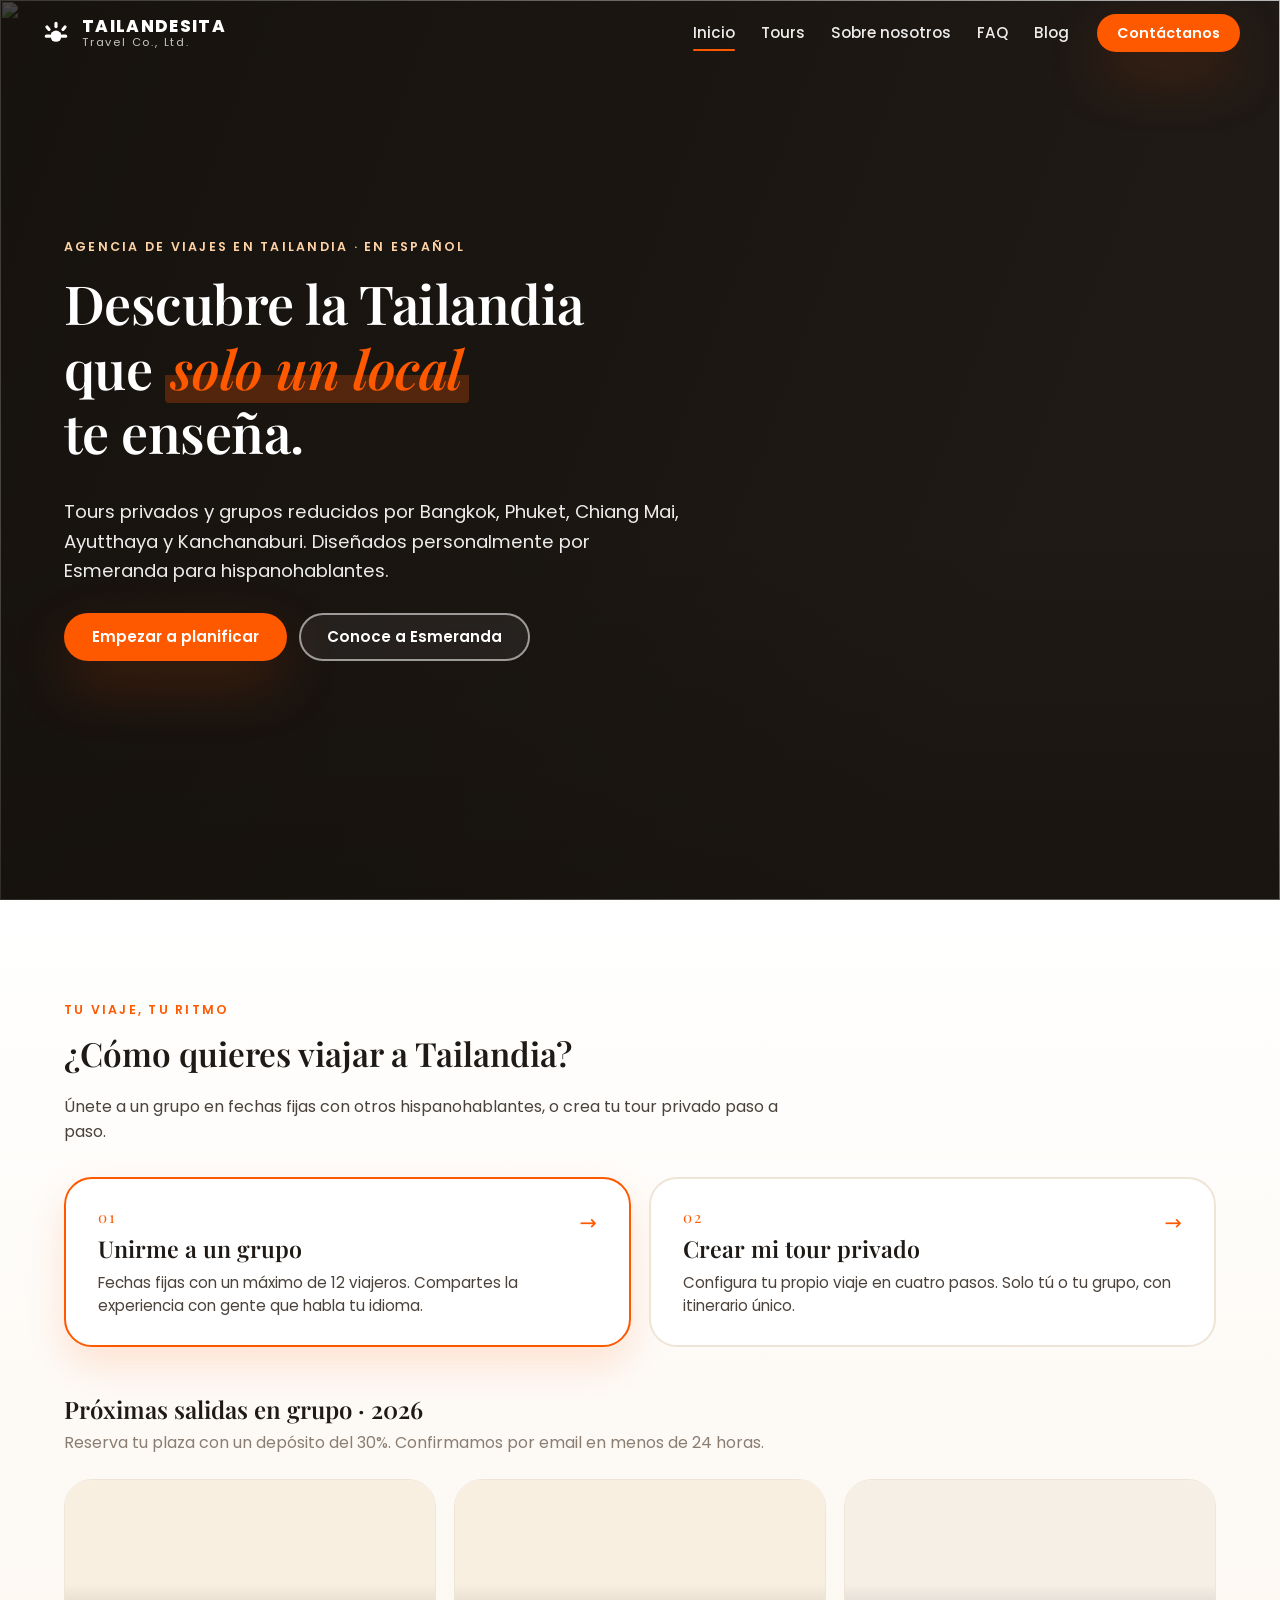
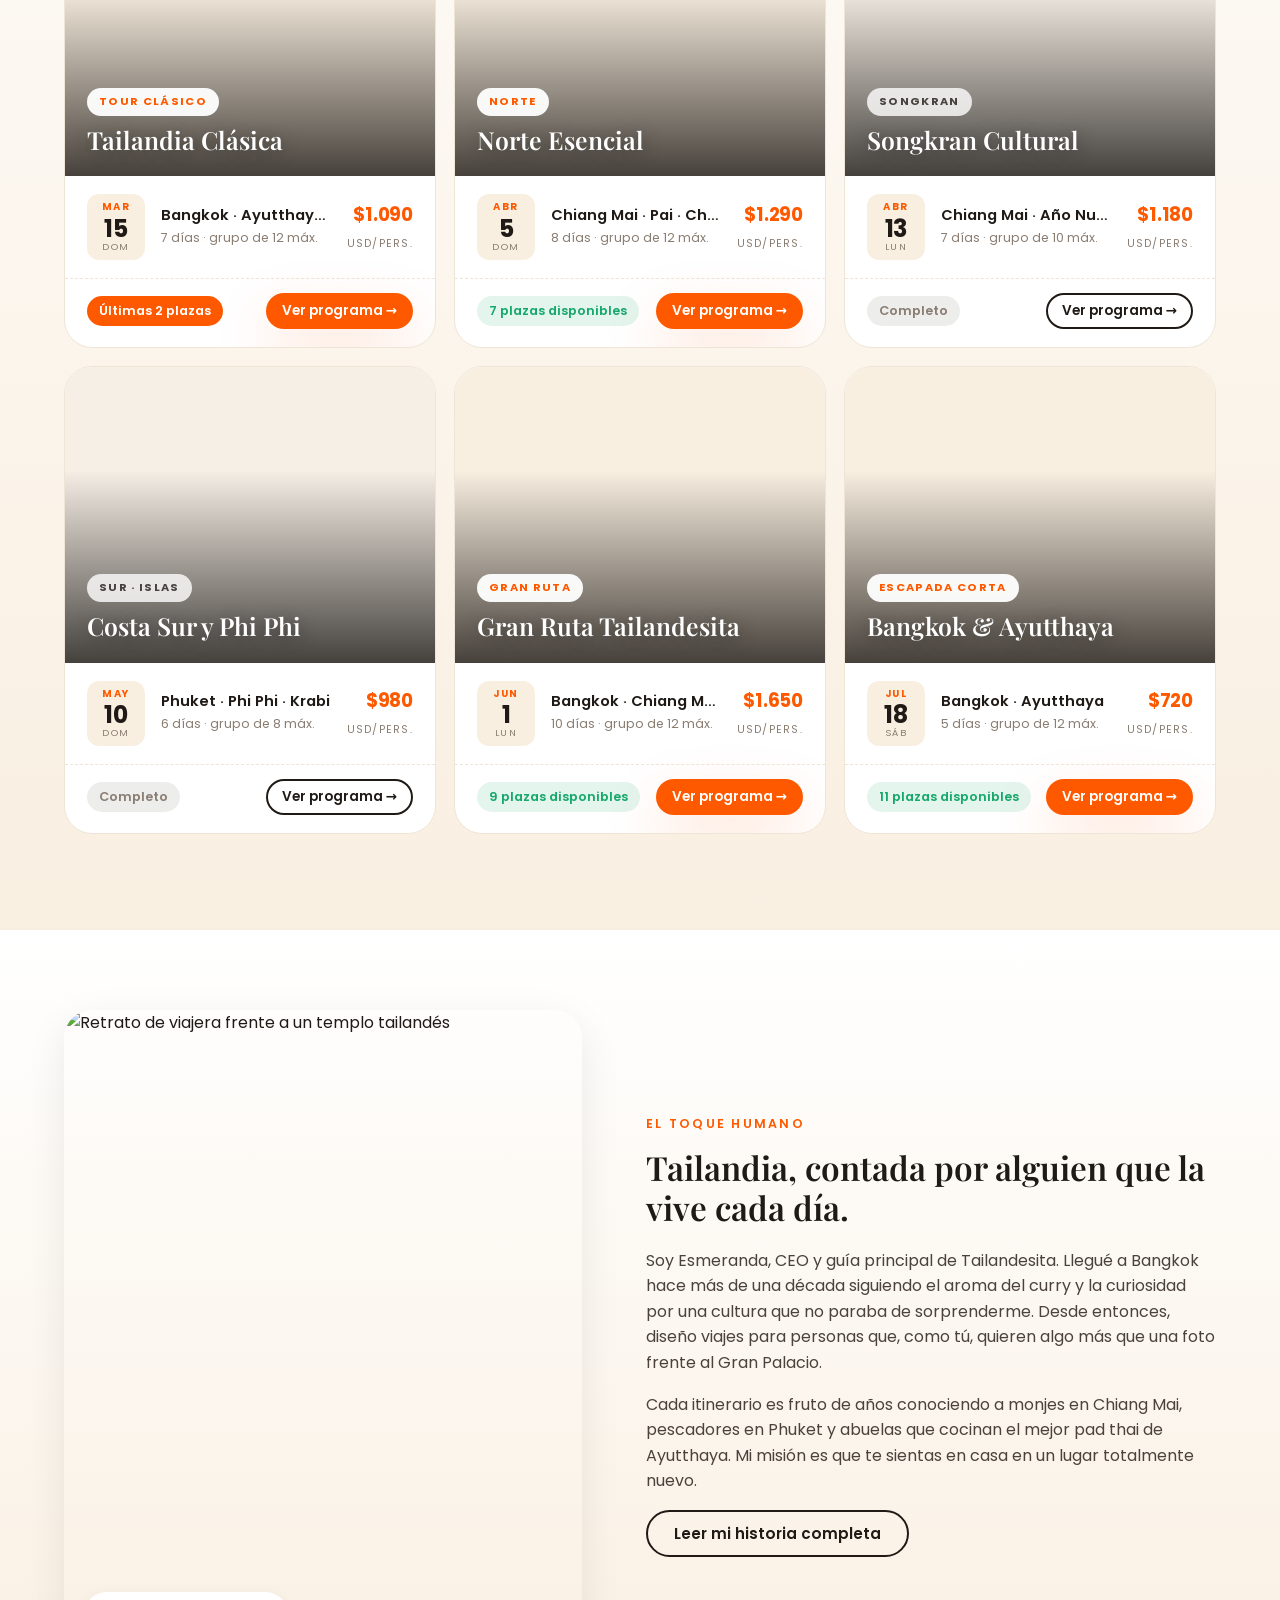
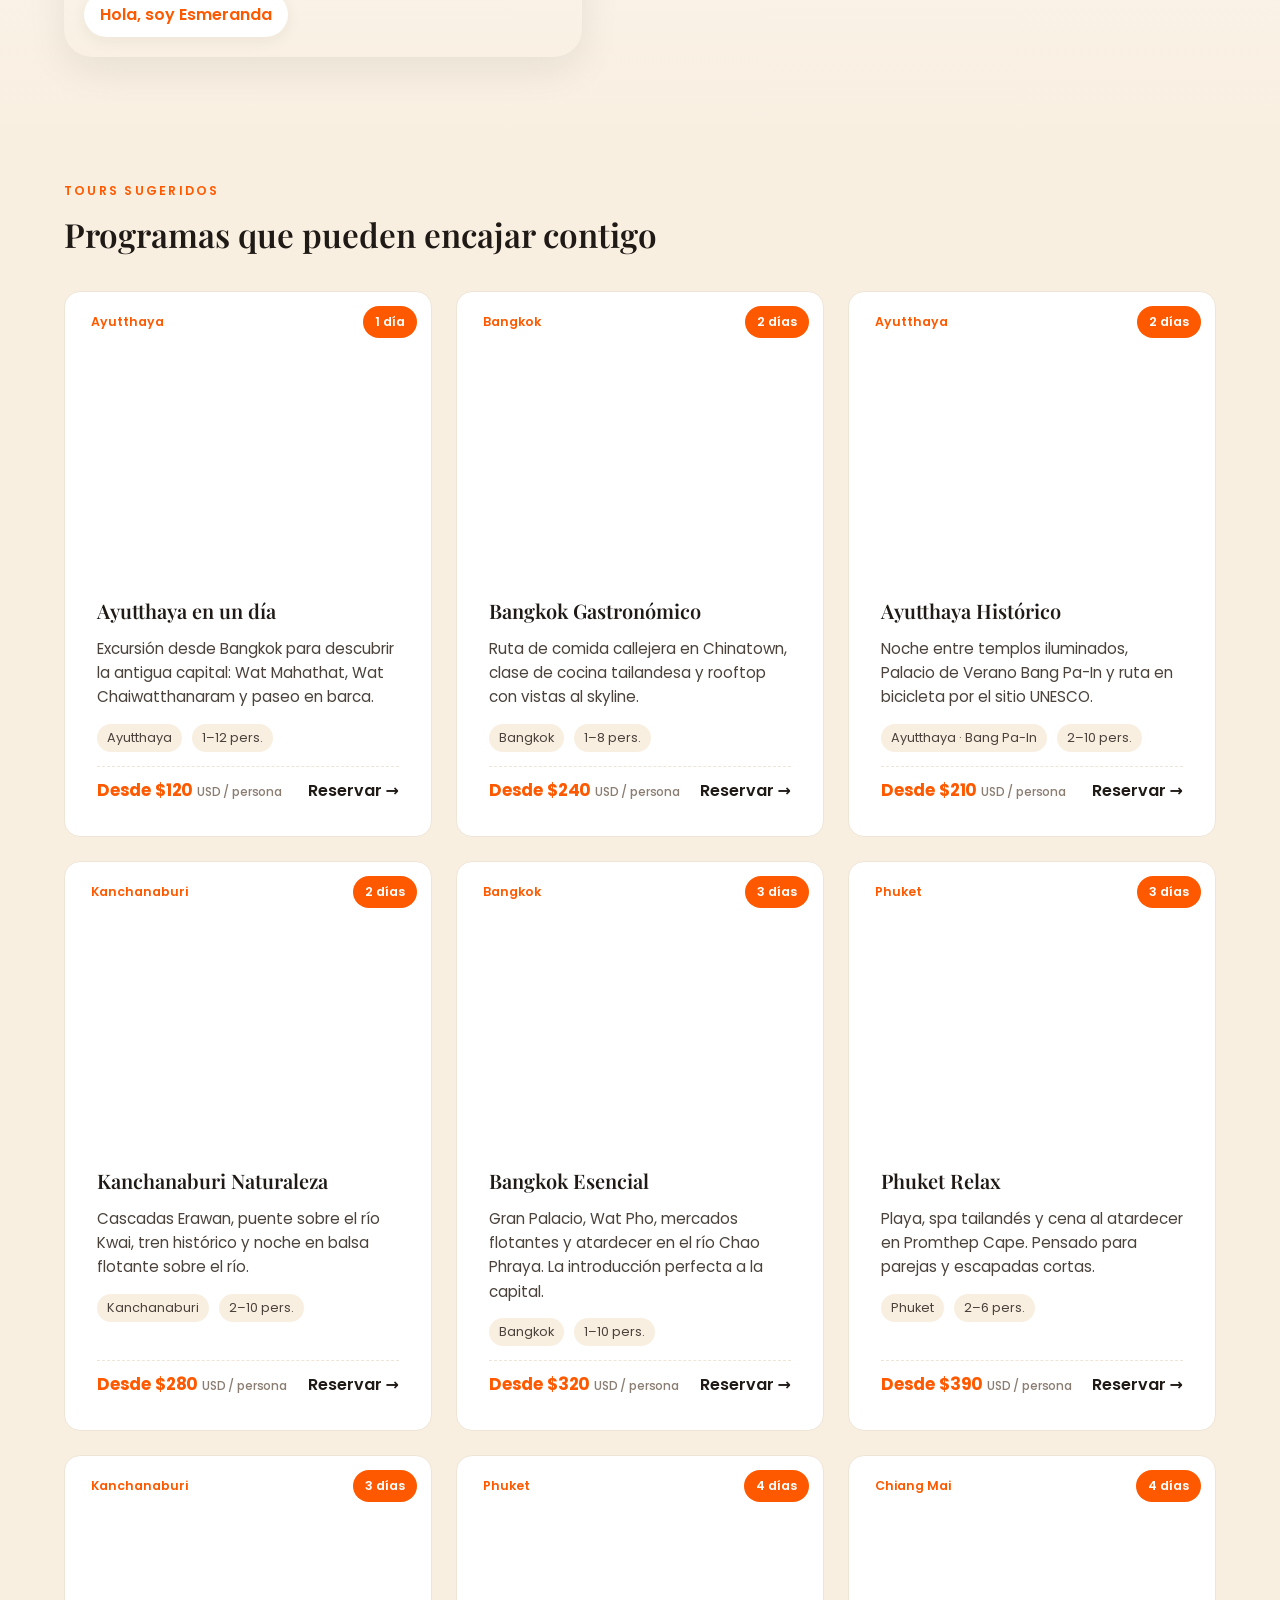
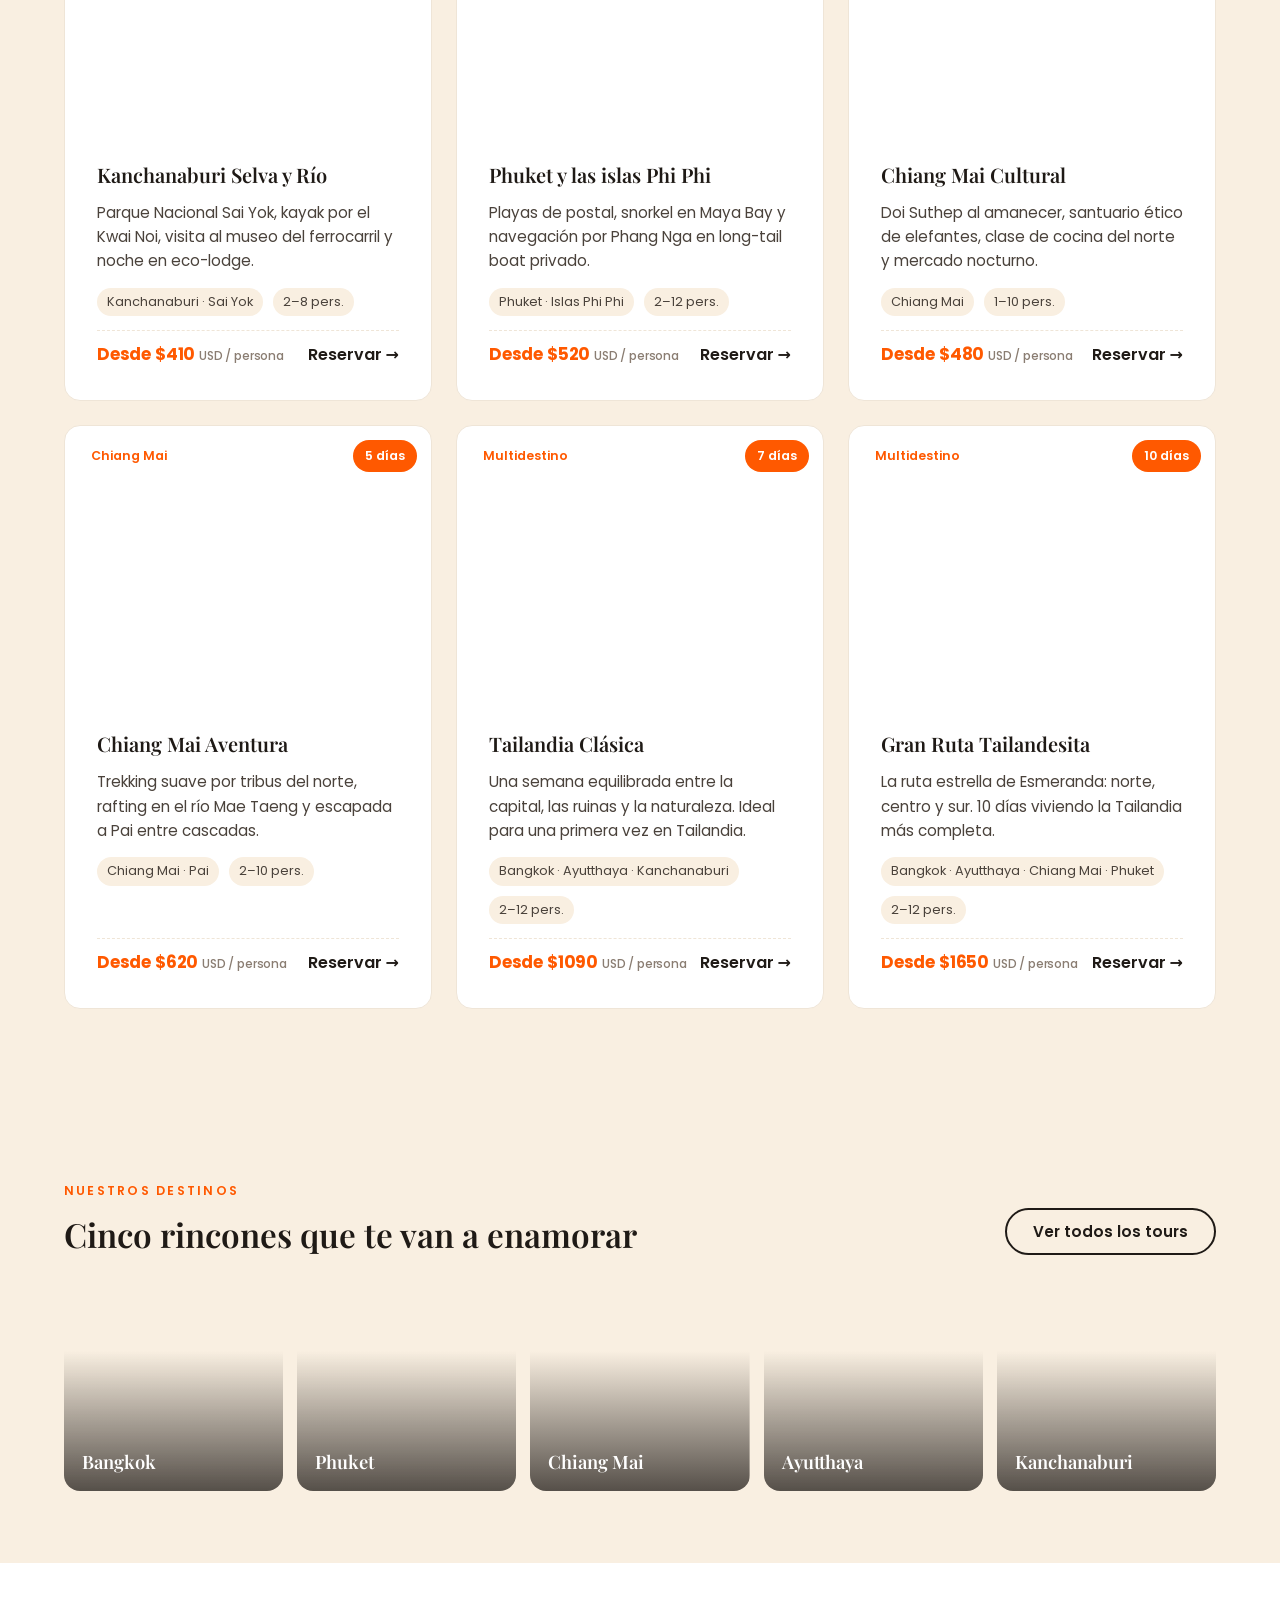
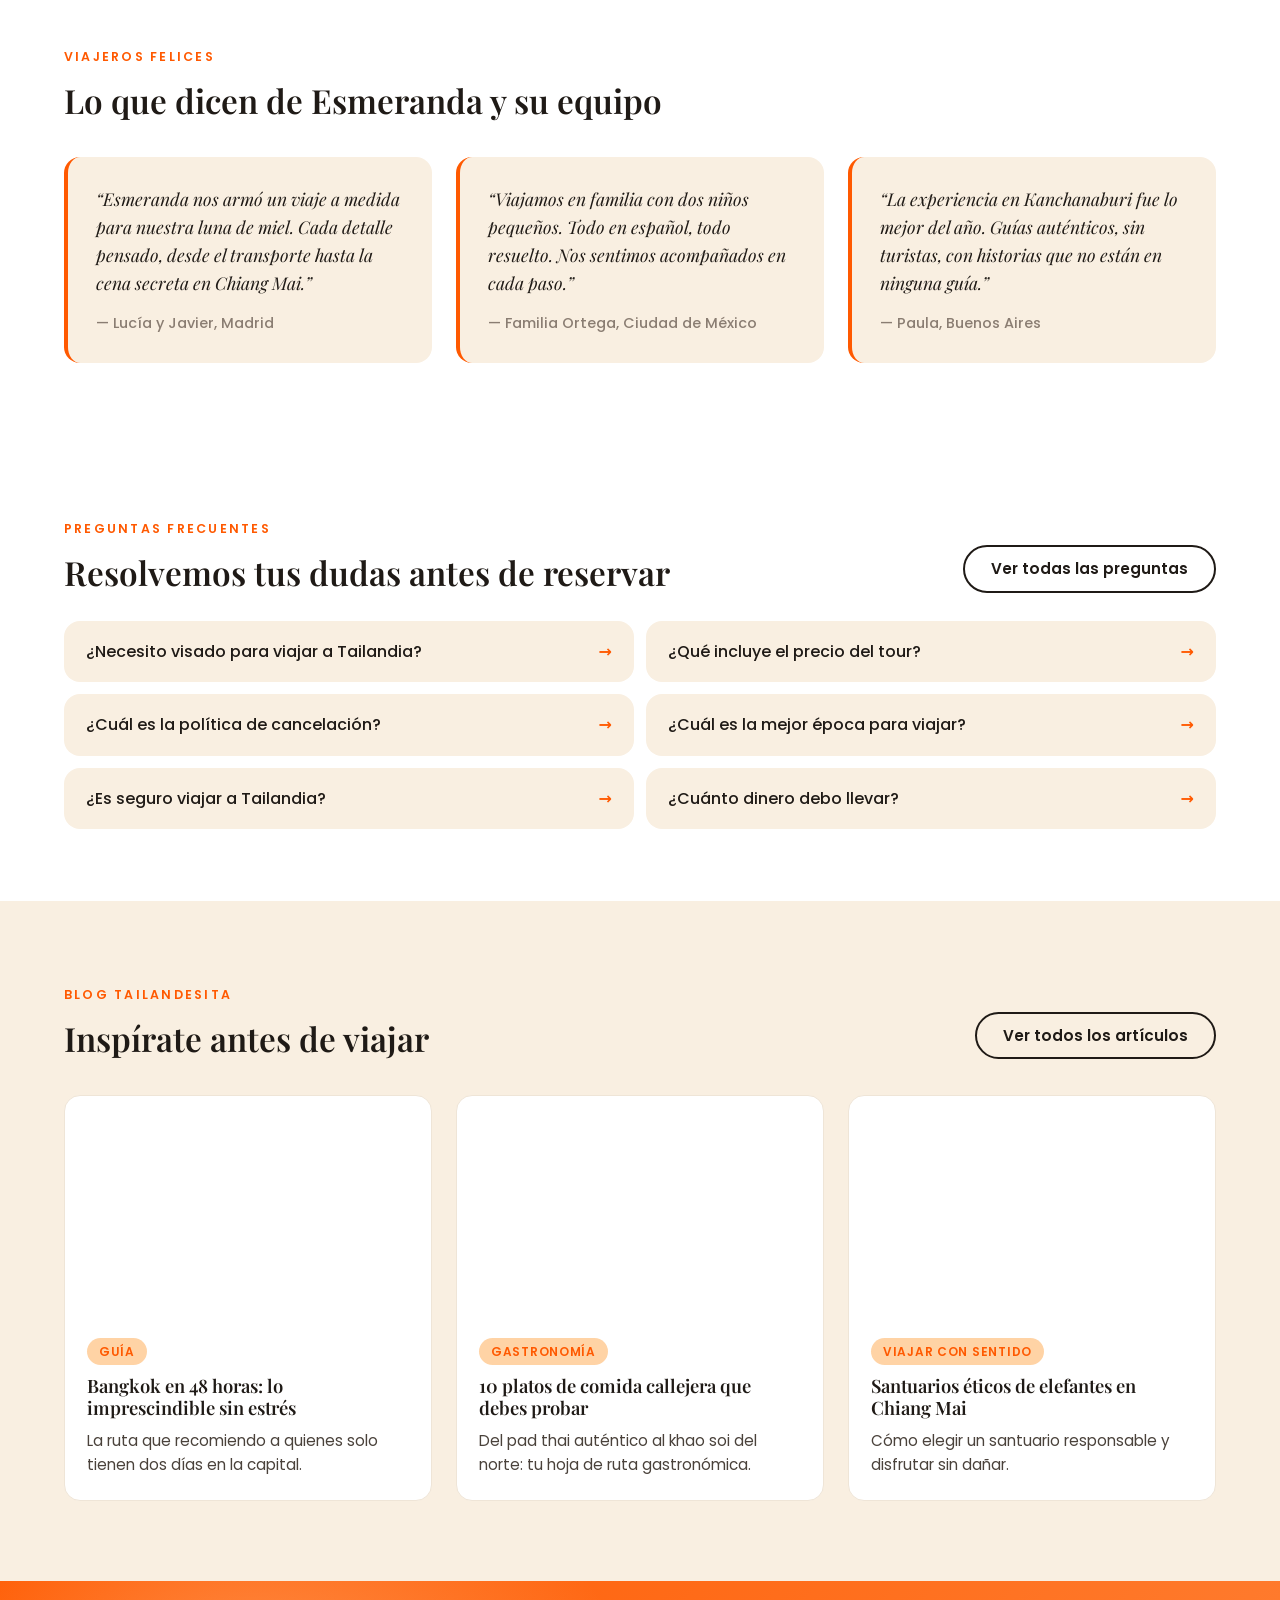
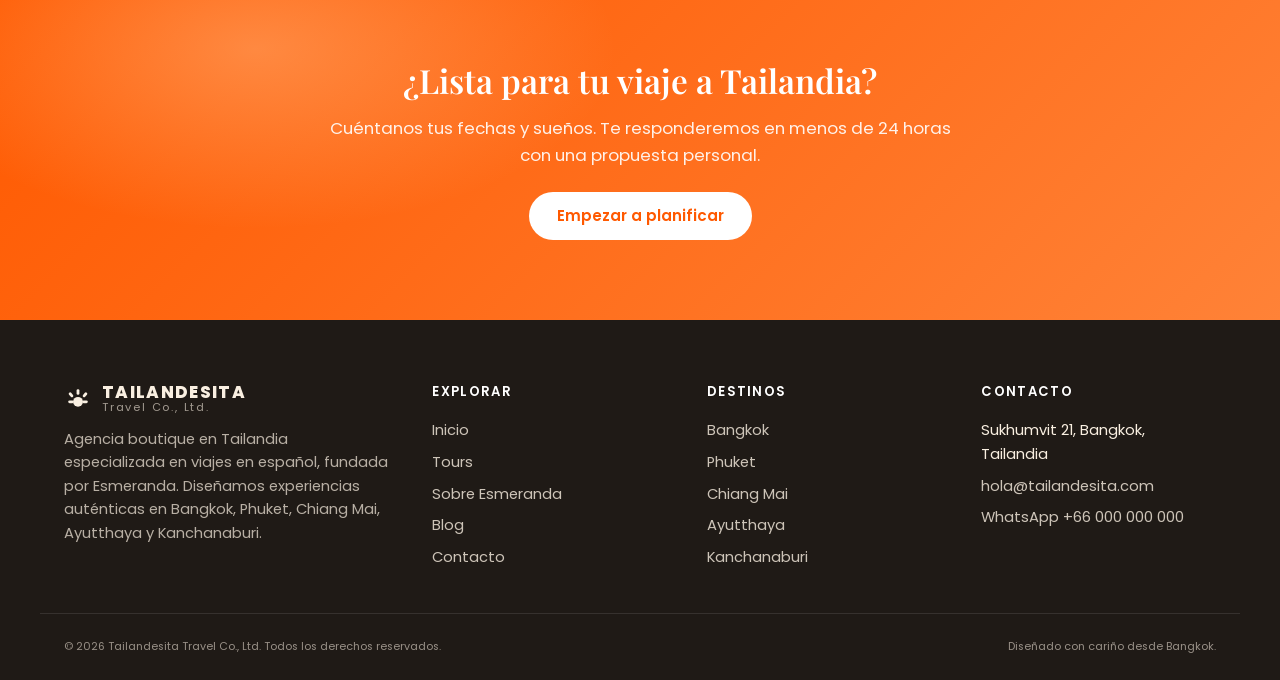
==== index.html @ f293d184 "Rename nav link to "Sobre nosotros" and drop redundant Contacto link Across all pages, the top nav n" ====
<!DOCTYPE html>
<html lang="es">
<head>
  <meta charset="UTF-8" />
  <meta name="viewport" content="width=device-width, initial-scale=1.0" />
  <title>Tailandesita Travel Co., Ltd. — Tours personalizados por Tailandia</title>
  <meta name="description" content="Tailandesita es una agencia de viajes en Tailandia dirigida por Esmeranda. Descubre Bangkok, Phuket, Chiang Mai, Ayutthaya y Kanchanaburi con tours a medida en español." />
  <link rel="icon" type="image/svg+xml" href="assets/img/favicon.svg" />
  <link rel="preconnect" href="https://fonts.googleapis.com" />
  <link rel="preconnect" href="https://fonts.gstatic.com" crossorigin />
  <link href="https://fonts.googleapis.com/css2?family=Poppins:wght@300;400;500;600;700;800&family=Playfair+Display:wght@500;600;700&display=swap" rel="stylesheet" />
  <link rel="stylesheet" href="assets/css/styles.css" />
</head>
<body class="has-fullhero">
  <header class="site-header">
    <div class="container nav-wrap">
      <a href="index.html" class="brand">
        <span class="brand-sun" aria-hidden="true">
          <svg viewBox="0 0 40 40" width="32" height="32"><g fill="#FF5900"><circle cx="20" cy="24" r="7"/><rect x="18" y="6" width="4" height="8" rx="2"/><rect x="6" y="22" width="8" height="4" rx="2"/><rect x="26" y="22" width="8" height="4" rx="2"/><rect x="8" y="10" width="4" height="8" rx="2" transform="rotate(-40 10 14)"/><rect x="28" y="10" width="4" height="8" rx="2" transform="rotate(40 30 14)"/></g></svg>
        </span>
        <span class="brand-text">
          <strong>TAILANDESITA</strong>
          <small>Travel Co., Ltd.</small>
        </span>
      </a>
      <nav class="site-nav" aria-label="Navegación principal">
        <a href="index.html" class="active">Inicio</a>
        <a href="tours.html">Tours</a>
        <a href="about.html">Sobre nosotros</a>
        <a href="faq.html">FAQ</a>
        <a href="blog.html">Blog</a>
      </nav>
      <a href="contact.html" class="btn btn-primary btn-nav">Contáctanos</a>
      <button class="nav-toggle" aria-label="Abrir menú" aria-expanded="false">
        <span></span><span></span><span></span>
      </button>
    </div>
  </header>

  <main>
    <section class="hero hero-fullscreen">
      <div class="hero-media" aria-hidden="true">
        <img src="https://images.unsplash.com/photo-1552465011-b4e21bf6e79a?auto=format&fit=crop&w=2000&q=85" alt="" />
      </div>
      <div class="hero-overlay" aria-hidden="true"></div>
      <div class="container hero-fullscreen-inner">
        <div class="hero-copy hero-copy-light">
          <span class="eyebrow eyebrow-light">Agencia de viajes en Tailandia · En español</span>
          <h1>Descubre la Tailandia<br/>que <em>solo un local</em><br/>te enseña.</h1>
          <p class="lead">Tours privados y grupos reducidos por Bangkok, Phuket, Chiang Mai, Ayutthaya y Kanchanaburi. Diseñados personalmente por Esmeranda para hispanohablantes.</p>
          <div class="hero-ctas">
            <a href="#buscar" class="btn btn-primary">Empezar a planificar</a>
            <a href="about.html" class="btn btn-outline-light">Conoce a Esmeranda</a>
          </div>
        </div>
      </div>

    </section>

    <section class="journey-section" id="journey">
      <div class="container">
        <header class="section-head">
          <span class="eyebrow">Tu viaje, tu ritmo</span>
          <h2>¿Cómo quieres viajar a Tailandia?</h2>
          <p class="section-sub">Únete a un grupo en fechas fijas con otros hispanohablantes, o crea tu tour privado paso a paso.</p>
        </header>

        <div class="journey-tabs" role="tablist">
          <button type="button" class="journey-tab active" role="tab" aria-selected="true" data-path="group">
            <span class="journey-tab-num">01</span>
            <h3>Unirme a un grupo</h3>
            <p>Fechas fijas con un máximo de 12 viajeros. Compartes la experiencia con gente que habla tu idioma.</p>
            <span class="journey-tab-arrow" aria-hidden="true">→</span>
          </button>
          <button type="button" class="journey-tab" role="tab" aria-selected="false" data-path="custom">
            <span class="journey-tab-num">02</span>
            <h3>Crear mi tour privado</h3>
            <p>Configura tu propio viaje en cuatro pasos. Solo tú o tu grupo, con itinerario único.</p>
            <span class="journey-tab-arrow" aria-hidden="true">→</span>
          </button>
        </div>

        <!-- ============== PATH 1 · Group calendar ============== -->
        <div class="journey-path is-active" data-path="group" role="tabpanel">
          <div class="path-head">
            <h3>Próximas salidas en grupo · 2026</h3>
            <p>Reserva tu plaza con un depósito del 30%. Confirmamos por email en menos de 24 horas.</p>
          </div>
          <div class="group-grid">
            <article class="group-card" data-status="last">
              <div class="group-image" style="background-image:url('https://images.unsplash.com/photo-1563492065599-3520f775eeed?auto=format&fit=crop&w=900&q=80')">
                <div class="group-image-overlay">
                  <span class="group-tag">Tour clásico</span>
                  <h4>Tailandia Clásica</h4>
                </div>
              </div>
              <div class="group-card-foot">
                <div class="group-date-block">
                  <span class="month">MAR</span>
                  <span class="day">15</span>
                  <span class="weekday">DOM</span>
                </div>
                <div class="group-info">
                  <strong>Bangkok · Ayutthaya · Kanchanaburi</strong>
                  <span>7 días · grupo de 12 máx.</span>
                </div>
                <div class="group-price">
                  <strong>$1.090</strong>
                  <span>USD/pers.</span>
                </div>
              </div>
              <div class="group-status-row">
                <span class="group-status group-status-last">Últimas 2 plazas</span>
                <a class="btn btn-primary btn-sm" href="tour-program.html?tour=clasica-mar">Ver programa →</a>
              </div>
            </article>

            <article class="group-card" data-status="available">
              <div class="group-image" style="background-image:url('https://images.unsplash.com/photo-1598935898639-81586f7d2129?auto=format&fit=crop&w=900&q=80')">
                <div class="group-image-overlay">
                  <span class="group-tag">Norte</span>
                  <h4>Norte Esencial</h4>
                </div>
              </div>
              <div class="group-card-foot">
                <div class="group-date-block">
                  <span class="month">ABR</span>
                  <span class="day">5</span>
                  <span class="weekday">DOM</span>
                </div>
                <div class="group-info">
                  <strong>Chiang Mai · Pai · Chiang Rai</strong>
                  <span>8 días · grupo de 12 máx.</span>
                </div>
                <div class="group-price">
                  <strong>$1.290</strong>
                  <span>USD/pers.</span>
                </div>
              </div>
              <div class="group-status-row">
                <span class="group-status group-status-available">7 plazas disponibles</span>
                <a class="btn btn-primary btn-sm" href="tour-program.html?tour=norte-abr">Ver programa →</a>
              </div>
            </article>

            <article class="group-card" data-status="full">
              <div class="group-image" style="background-image:url('https://images.unsplash.com/photo-1528127269322-539801943592?auto=format&fit=crop&w=900&q=80')">
                <div class="group-image-overlay">
                  <span class="group-tag">Songkran</span>
                  <h4>Songkran Cultural</h4>
                </div>
              </div>
              <div class="group-card-foot">
                <div class="group-date-block">
                  <span class="month">ABR</span>
                  <span class="day">13</span>
                  <span class="weekday">LUN</span>
                </div>
                <div class="group-info">
                  <strong>Chiang Mai · Año Nuevo tailandés</strong>
                  <span>7 días · grupo de 10 máx.</span>
                </div>
                <div class="group-price">
                  <strong>$1.180</strong>
                  <span>USD/pers.</span>
                </div>
              </div>
              <div class="group-status-row">
                <span class="group-status group-status-full">Completo</span>
                <a class="btn btn-ghost btn-sm" href="tour-program.html?tour=songkran-abr">Ver programa →</a>
              </div>
            </article>

            <article class="group-card" data-status="full">
              <div class="group-image" style="background-image:url('https://images.unsplash.com/photo-1552465011-b4e21bf6e79a?auto=format&fit=crop&w=900&q=80')">
                <div class="group-image-overlay">
                  <span class="group-tag">Sur · Islas</span>
                  <h4>Costa Sur y Phi Phi</h4>
                </div>
              </div>
              <div class="group-card-foot">
                <div class="group-date-block">
                  <span class="month">MAY</span>
                  <span class="day">10</span>
                  <span class="weekday">DOM</span>
                </div>
                <div class="group-info">
                  <strong>Phuket · Phi Phi · Krabi</strong>
                  <span>6 días · grupo de 8 máx.</span>
                </div>
                <div class="group-price">
                  <strong>$980</strong>
                  <span>USD/pers.</span>
                </div>
              </div>
              <div class="group-status-row">
                <span class="group-status group-status-full">Completo</span>
                <a class="btn btn-ghost btn-sm" href="tour-program.html?tour=phiphi-may">Ver programa →</a>
              </div>
            </article>

            <article class="group-card" data-status="available">
              <div class="group-image" style="background-image:url('https://images.unsplash.com/photo-1506929562872-bb421503ef21?auto=format&fit=crop&w=900&q=80')">
                <div class="group-image-overlay">
                  <span class="group-tag">Gran ruta</span>
                  <h4>Gran Ruta Tailandesita</h4>
                </div>
              </div>
              <div class="group-card-foot">
                <div class="group-date-block">
                  <span class="month">JUN</span>
                  <span class="day">1</span>
                  <span class="weekday">LUN</span>
                </div>
                <div class="group-info">
                  <strong>Bangkok · Chiang Mai · Phuket</strong>
                  <span>10 días · grupo de 12 máx.</span>
                </div>
                <div class="group-price">
                  <strong>$1.650</strong>
                  <span>USD/pers.</span>
                </div>
              </div>
              <div class="group-status-row">
                <span class="group-status group-status-available">9 plazas disponibles</span>
                <a class="btn btn-primary btn-sm" href="tour-program.html?tour=gran-ruta-jun">Ver programa →</a>
              </div>
            </article>

            <article class="group-card" data-status="available">
              <div class="group-image" style="background-image:url('https://images.unsplash.com/photo-1528181304800-259b08848526?auto=format&fit=crop&w=900&q=80')">
                <div class="group-image-overlay">
                  <span class="group-tag">Escapada corta</span>
                  <h4>Bangkok &amp; Ayutthaya</h4>
                </div>
              </div>
              <div class="group-card-foot">
                <div class="group-date-block">
                  <span class="month">JUL</span>
                  <span class="day">18</span>
                  <span class="weekday">SÁB</span>
                </div>
                <div class="group-info">
                  <strong>Bangkok · Ayutthaya</strong>
                  <span>5 días · grupo de 12 máx.</span>
                </div>
                <div class="group-price">
                  <strong>$720</strong>
                  <span>USD/pers.</span>
                </div>
              </div>
              <div class="group-status-row">
                <span class="group-status group-status-available">11 plazas disponibles</span>
                <a class="btn btn-primary btn-sm" href="tour-program.html?tour=bkk-jul">Ver programa →</a>
              </div>
            </article>
          </div>
        </div>

        <!-- ============== PATH 2 · Configurator ============== -->
        <div class="journey-path" data-path="custom" role="tabpanel" hidden>
          <div class="config-wrap" id="config-wrap">
            <div class="config-progress" aria-label="Pasos">
              <span class="progress-step active" data-step="1"><span>1</span><small>Personas</small></span>
              <span class="progress-step" data-step="2"><span>2</span><small>Días</small></span>
              <span class="progress-step" data-step="3"><span>3</span><small>Intereses</small></span>
              <span class="progress-step" data-step="4"><span>4</span><small>Mes</small></span>
            </div>

            <section class="config-step is-active" data-step="1">
              <h3>¿Cuántos seréis?</h3>
              <p class="config-help">Cuanto más pequeño el grupo, más íntima la experiencia.</p>
              <div class="config-options config-options-pill" data-name="groupSize">
                <button type="button" data-value="2">2</button>
                <button type="button" data-value="4">4</button>
                <button type="button" data-value="6">6</button>
                <button type="button" data-value="8">8</button>
                <button type="button" data-value="10">10</button>
                <button type="button" data-value="12">12+</button>
              </div>
            </section>

            <section class="config-step" data-step="2" hidden>
              <h3>¿Cuántos días tienes?</h3>
              <p class="config-help">Una semana basta para enamorarte. Dos semanas y vas a querer quedarte.</p>
              <div class="config-options config-options-card" data-name="duration">
                <button type="button" data-value="5"><strong>5 días</strong><small>Escapada corta</small></button>
                <button type="button" data-value="7"><strong>7 días</strong><small>Una semana</small></button>
                <button type="button" data-value="10"><strong>10 días</strong><small>La gran ruta</small></button>
                <button type="button" data-value="14"><strong>14 días</strong><small>Tailandia profunda</small></button>
              </div>
            </section>

            <section class="config-step" data-step="3" hidden>
              <h3>¿Qué te apetece vivir?</h3>
              <p class="config-help">Elige todos los que quieras. Mezclamos lo que más te interese.</p>
              <div class="config-options config-options-multi" data-name="interests" data-multi="true">
                <button type="button" data-value="templos"><span class="opt-ico">🏯</span><strong>Templos</strong><small>Wat Pho, Doi Suthep, Ayutthaya</small></button>
                <button type="button" data-value="playas"><span class="opt-ico">🏖️</span><strong>Playas</strong><small>Phi Phi, Krabi, Koh Lanta</small></button>
                <button type="button" data-value="montanas"><span class="opt-ico">⛰️</span><strong>Montañas</strong><small>Chiang Mai, Pai, Erawan</small></button>
                <button type="button" data-value="gastronomia"><span class="opt-ico">🍜</span><strong>Gastronomía</strong><small>Clases de cocina, street food</small></button>
                <button type="button" data-value="mercados"><span class="opt-ico">🛍️</span><strong>Mercados</strong><small>Chatuchak, flotantes, nocturnos</small></button>
                <button type="button" data-value="vida-salvaje"><span class="opt-ico">🐘</span><strong>Vida salvaje</strong><small>Santuarios éticos, naturaleza</small></button>
              </div>
            </section>

            <section class="config-step" data-step="4" hidden>
              <h3>¿Cuándo quieres viajar?</h3>
              <p class="config-help">Trabajamos todos los meses de 2026. Te decimos cómo es Tailandia en cada uno.</p>
              <div class="config-options config-options-month" data-name="month">
                <button type="button" data-value="1">Enero</button>
                <button type="button" data-value="2">Febrero</button>
                <button type="button" data-value="3">Marzo</button>
                <button type="button" data-value="4">Abril</button>
                <button type="button" data-value="5">Mayo</button>
                <button type="button" data-value="6">Junio</button>
                <button type="button" data-value="7">Julio</button>
                <button type="button" data-value="8">Agosto</button>
                <button type="button" data-value="9">Septiembre</button>
                <button type="button" data-value="10">Octubre</button>
                <button type="button" data-value="11">Noviembre</button>
                <button type="button" data-value="12">Diciembre</button>
              </div>
            </section>

            <div class="config-controls">
              <button type="button" class="btn btn-ghost" id="config-back" hidden>← Atrás</button>
              <button type="button" class="btn btn-primary" id="config-next" disabled>Continuar</button>
            </div>
          </div>

          <div class="config-result" id="config-result" hidden>
            <header class="result-head">
              <span class="eyebrow">Tu propuesta personalizada</span>
              <h3 id="result-title">Tu tour a medida</h3>
              <p id="result-summary"></p>
            </header>

            <div class="result-grid">
              <div class="result-itinerary">
                <h4>Día a día</h4>
                <ol class="result-days" id="result-days"></ol>
              </div>

              <aside class="result-price">
                <span class="result-price-label">Precio estimado</span>
                <strong class="result-price-main" id="result-per-person">—</strong>
                <small>USD por persona, todo incluido (sin vuelos internacionales)</small>
                <div class="result-price-total">
                  <span>Total grupo</span>
                  <strong id="result-total">—</strong>
                </div>
                <ul class="result-includes">
                  <li>Hoteles 3–4★ seleccionados</li>
                  <li>Traslados privados y vuelos internos cuando convenga</li>
                  <li>Guías hispanohablantes en cada destino</li>
                  <li>Soporte 24/7 con Esmeranda</li>
                </ul>
                <a class="btn btn-primary result-cta" href="contact.html" id="result-request-cta">Solicitar estas fechas con Esme</a>
                <button type="button" class="btn btn-ghost" id="config-restart">Volver a configurar</button>
              </aside>
            </div>
          </div>
        </div>

      </div>
    </section>

    <!-- Deposit / Waitlist modal -->
    <div class="journey-modal" id="journey-modal" hidden role="dialog" aria-modal="true" aria-labelledby="modal-title">
      <div class="journey-modal-card" role="document">
        <button type="button" class="modal-close" id="modal-close" aria-label="Cerrar">×</button>
        <div class="modal-body" id="modal-body"></div>
      </div>
    </div>

    <section class="about-preview">
      <div class="container about-grid">
        <div class="about-img">
          <img src="https://images.unsplash.com/photo-1509233725247-49e657c54213?auto=format&fit=crop&w=900&q=80" alt="Retrato de viajera frente a un templo tailandés" />
          <span class="about-badge">Hola, soy Esmeranda</span>
        </div>
        <div class="about-copy">
          <span class="eyebrow">El toque humano</span>
          <h2>Tailandia, contada por alguien que la vive cada día.</h2>
          <p>Soy Esmeranda, CEO y guía principal de Tailandesita. Llegué a Bangkok hace más de una década siguiendo el aroma del curry y la curiosidad por una cultura que no paraba de sorprenderme. Desde entonces, diseño viajes para personas que, como tú, quieren algo más que una foto frente al Gran Palacio.</p>
          <p>Cada itinerario es fruto de años conociendo a monjes en Chiang Mai, pescadores en Phuket y abuelas que cocinan el mejor pad thai de Ayutthaya. Mi misión es que te sientas en casa en un lugar totalmente nuevo.</p>
          <a href="about.html" class="btn btn-ghost">Leer mi historia completa</a>
        </div>
      </div>
    </section>

    <section id="buscar" class="search-section search-section-results">
      <div class="container">
        <header class="section-head">
          <span class="eyebrow">Tours sugeridos</span>
          <h2>Programas que pueden encajar contigo</h2>
        </header>
        <div class="tours-grid" id="tours-grid"></div>
        <div class="tours-empty" id="tours-empty" hidden>
          <p>No encontramos un tour exacto, pero Esmeranda puede diseñar uno a tu medida.</p>
          <a class="btn btn-primary" href="contact.html">Pedir tour a medida</a>
        </div>
      </div>
    </section>

    <section class="destinations slim">
      <div class="container">
        <header class="section-head between">
          <div>
            <span class="eyebrow">Nuestros destinos</span>
            <h2>Cinco rincones que te van a enamorar</h2>
          </div>
          <a href="tours.html" class="btn btn-ghost">Ver todos los tours</a>
        </header>
        <div class="dest-grid">
          <a class="dest-card" href="tours.html#bangkok" style="--img:url('https://images.unsplash.com/photo-1508009603885-50cf7c579365?auto=format&fit=crop&w=900&q=80')">
            <h3>Bangkok</h3>
            <p>Templos, mercados y rooftops.</p>
          </a>
          <a class="dest-card" href="tours.html#phuket" style="--img:url('https://images.unsplash.com/photo-1552465011-b4e21bf6e79a?auto=format&fit=crop&w=900&q=80')">
            <h3>Phuket</h3>
            <p>Islas y atardeceres.</p>
          </a>
          <a class="dest-card" href="tours.html#chiang-mai" style="--img:url('https://images.unsplash.com/photo-1598935898639-81586f7d2129?auto=format&fit=crop&w=900&q=80')">
            <h3>Chiang Mai</h3>
            <p>Montañas y elefantes.</p>
          </a>
          <a class="dest-card" href="tours.html#ayutthaya" style="--img:url('https://images.unsplash.com/photo-1528181304800-259b08848526?auto=format&fit=crop&w=900&q=80')">
            <h3>Ayutthaya</h3>
            <p>Ruinas y templos.</p>
          </a>
          <a class="dest-card" href="tours.html#kanchanaburi" style="--img:url('https://images.unsplash.com/photo-1563492065-1a3ec2c4f8fc?auto=format&fit=crop&w=1400&q=80')">
            <h3>Kanchanaburi</h3>
            <p>Selva y río Kwai.</p>
          </a>
        </div>
      </div>
    </section>

    <section class="testimonials">
      <div class="container">
        <header class="section-head">
          <span class="eyebrow">Viajeros felices</span>
          <h2>Lo que dicen de Esmeranda y su equipo</h2>
        </header>
        <div class="quote-grid">
          <blockquote>
            <p>“Esmeranda nos armó un viaje a medida para nuestra luna de miel. Cada detalle pensado, desde el transporte hasta la cena secreta en Chiang Mai.”</p>
            <footer>— Lucía y Javier, Madrid</footer>
          </blockquote>
          <blockquote>
            <p>“Viajamos en familia con dos niños pequeños. Todo en español, todo resuelto. Nos sentimos acompañados en cada paso.”</p>
            <footer>— Familia Ortega, Ciudad de México</footer>
          </blockquote>
          <blockquote>
            <p>“La experiencia en Kanchanaburi fue lo mejor del año. Guías auténticos, sin turistas, con historias que no están en ninguna guía.”</p>
            <footer>— Paula, Buenos Aires</footer>
          </blockquote>
        </div>
      </div>
    </section>

    <section class="faq-preview">
      <div class="container">
        <header class="section-head between">
          <div>
            <span class="eyebrow">Preguntas frecuentes</span>
            <h2>Resolvemos tus dudas antes de reservar</h2>
          </div>
          <a href="faq.html" class="btn btn-ghost">Ver todas las preguntas</a>
        </header>
        <div class="faq-mini-list">
          <a class="faq-mini" href="faq.html#visado">¿Necesito visado para viajar a Tailandia?</a>
          <a class="faq-mini" href="faq.html#que-incluye">¿Qué incluye el precio del tour?</a>
          <a class="faq-mini" href="faq.html#cancelacion">¿Cuál es la política de cancelación?</a>
          <a class="faq-mini" href="faq.html#mejor-epoca">¿Cuál es la mejor época para viajar?</a>
          <a class="faq-mini" href="faq.html#seguridad">¿Es seguro viajar a Tailandia?</a>
          <a class="faq-mini" href="faq.html#dinero">¿Cuánto dinero debo llevar?</a>
        </div>
      </div>
    </section>

    <section class="blog-preview">
      <div class="container">
        <header class="section-head between">
          <div>
            <span class="eyebrow">Blog Tailandesita</span>
            <h2>Inspírate antes de viajar</h2>
          </div>
          <a href="blog.html" class="btn btn-ghost">Ver todos los artículos</a>
        </header>
        <div class="blog-grid">
          <a class="blog-card" href="blog-bangkok-48h.html">
            <div class="blog-img" style="background-image:url('https://images.unsplash.com/photo-1563492065599-3520f775eeed?auto=format&fit=crop&w=900&q=80')"></div>
            <div class="blog-body">
              <span class="tag">Guía</span>
              <h3>Bangkok en 48 horas: lo imprescindible sin estrés</h3>
              <p>La ruta que recomiendo a quienes solo tienen dos días en la capital.</p>
            </div>
          </a>
          <a class="blog-card" href="blog.html#comida-callejera">
            <div class="blog-img" style="background-image:url('https://images.unsplash.com/photo-1572454591674-2739f30d2f2d?auto=format&fit=crop&w=900&q=80')"></div>
            <div class="blog-body">
              <span class="tag">Gastronomía</span>
              <h3>10 platos de comida callejera que debes probar</h3>
              <p>Del pad thai auténtico al khao soi del norte: tu hoja de ruta gastronómica.</p>
            </div>
          </a>
          <a class="blog-card" href="blog.html#elefantes-eticos">
            <div class="blog-img" style="background-image:url('https://images.unsplash.com/photo-1503656142023-618e7d1f9465?auto=format&fit=crop&w=900&q=80')"></div>
            <div class="blog-body">
              <span class="tag">Viajar con sentido</span>
              <h3>Santuarios éticos de elefantes en Chiang Mai</h3>
              <p>Cómo elegir un santuario responsable y disfrutar sin dañar.</p>
            </div>
          </a>
        </div>
      </div>
    </section>

    <section class="cta-band">
      <div class="container cta-inner">
        <h2>¿Lista para tu viaje a Tailandia?</h2>
        <p>Cuéntanos tus fechas y sueños. Te responderemos en menos de 24 horas con una propuesta personal.</p>
        <a href="contact.html" class="btn btn-light">Empezar a planificar</a>
      </div>
    </section>
  </main>

  <footer class="site-footer">
    <div class="container footer-grid">
      <div>
        <div class="brand brand-footer">
          <span class="brand-sun" aria-hidden="true">
            <svg viewBox="0 0 40 40" width="28" height="28"><g fill="#F9EFE1"><circle cx="20" cy="24" r="7"/><rect x="18" y="6" width="4" height="8" rx="2"/><rect x="6" y="22" width="8" height="4" rx="2"/><rect x="26" y="22" width="8" height="4" rx="2"/><rect x="8" y="10" width="4" height="8" rx="2" transform="rotate(-40 10 14)"/><rect x="28" y="10" width="4" height="8" rx="2" transform="rotate(40 30 14)"/></g></svg>
          </span>
          <span class="brand-text">
            <strong>TAILANDESITA</strong>
            <small>Travel Co., Ltd.</small>
          </span>
        </div>
        <p class="foot-about">Agencia boutique en Tailandia especializada en viajes en español, fundada por Esmeranda. Diseñamos experiencias auténticas en Bangkok, Phuket, Chiang Mai, Ayutthaya y Kanchanaburi.</p>
      </div>
      <div>
        <h4>Explorar</h4>
        <ul>
          <li><a href="index.html">Inicio</a></li>
          <li><a href="tours.html">Tours</a></li>
          <li><a href="about.html">Sobre Esmeranda</a></li>
          <li><a href="blog.html">Blog</a></li>
          <li><a href="contact.html">Contacto</a></li>
        </ul>
      </div>
      <div>
        <h4>Destinos</h4>
        <ul>
          <li><a href="tours.html#bangkok">Bangkok</a></li>
          <li><a href="tours.html#phuket">Phuket</a></li>
          <li><a href="tours.html#chiang-mai">Chiang Mai</a></li>
          <li><a href="tours.html#ayutthaya">Ayutthaya</a></li>
          <li><a href="tours.html#kanchanaburi">Kanchanaburi</a></li>
        </ul>
      </div>
      <div>
        <h4>Contacto</h4>
        <ul>
          <li>Sukhumvit 21, Bangkok, Tailandia</li>
          <li><a href="mailto:hola@tailandesita.com">hola@tailandesita.com</a></li>
          <li><a href="https://wa.me/66000000000">WhatsApp +66 000 000 000</a></li>
        </ul>
      </div>
    </div>
    <div class="container foot-bottom">
      <small>© <span id="year"></span> Tailandesita Travel Co., Ltd. Todos los derechos reservados.</small>
      <small>Diseñado con cariño desde Bangkok.</small>
    </div>
  </footer>

  <script src="assets/js/tours-data.js"></script>
  <script src="assets/js/app.js"></script>
  <script src="assets/js/journey.js"></script>
</body>
</html>
---- assets/css/styles.css ----
/* ================================================================
   Tailandesita Travel Co., Ltd. — Stylesheet
   Brand palette: #FF5900 #FF8237 #FFAA6E #FFD3A5 #F9EFE1
   ================================================================ */

:root {
  --c-orange: #FF5900;
  --c-orange-2: #FF8237;
  --c-peach: #FFAA6E;
  --c-peach-light: #FFD3A5;
  --c-cream: #F9EFE1;
  --c-ink: #1f1a16;
  --c-ink-soft: #4a423b;
  --c-muted: #8a7d72;
  --c-line: #efe5d7;
  --c-white: #ffffff;

  --radius-sm: 10px;
  --radius: 16px;
  --radius-lg: 28px;

  --shadow-sm: 0 4px 16px rgba(31, 26, 22, 0.06);
  --shadow: 0 12px 40px rgba(31, 26, 22, 0.08);
  --shadow-lg: 0 24px 60px rgba(255, 89, 0, 0.18);

  --font-sans: "Poppins", system-ui, -apple-system, Segoe UI, Roboto, sans-serif;
  --font-serif: "Playfair Display", Georgia, serif;

  --max: 1200px;
}

* { box-sizing: border-box; }

html { scroll-behavior: smooth; }

body {
  margin: 0;
  font-family: var(--font-sans);
  font-size: 16px;
  line-height: 1.6;
  color: var(--c-ink);
  background: #fff;
  -webkit-font-smoothing: antialiased;
}

/* All numeric displays use tabular lining figures for a clean, professional feel */
.group-meta strong,
.group-meta small,
.tour-quick li,
.tour-meta span,
.book-from,
.book-price small,
.tour-price small,
.result-price-total span,
.result-includes li,
.lightbox-counter,
.faq-mini,
.related-meta,
.tour-link,
.search-summary,
.post-meta {
  font-variant-numeric: tabular-nums lining-nums;
  font-feature-settings: "tnum" 1, "lnum" 1;
}

img { max-width: 100%; display: block; }

a { color: var(--c-orange); text-decoration: none; }
a:hover { color: var(--c-orange-2); }

h1, h2, h3, h4 {
  font-family: var(--font-serif);
  font-weight: 600;
  color: var(--c-ink);
  line-height: 1.2;
  margin: 0 0 .6em;
}

h1 { font-size: clamp(2.2rem, 4.2vw, 3.6rem); letter-spacing: -0.01em; }
h2 { font-size: clamp(1.7rem, 2.6vw, 2.4rem); }
h3 { font-size: 1.2rem; }

p { margin: 0 0 1em; color: var(--c-ink-soft); }

.container {
  width: 100%;
  max-width: var(--max);
  margin: 0 auto;
  padding: 0 24px;
}

.eyebrow {
  display: inline-block;
  text-transform: uppercase;
  letter-spacing: 0.18em;
  font-size: 0.78rem;
  font-weight: 600;
  color: var(--c-orange);
  margin-bottom: 14px;
}

/* ------------ Buttons ------------ */
.btn {
  display: inline-flex;
  align-items: center;
  justify-content: center;
  gap: 8px;
  padding: 14px 26px;
  border-radius: 999px;
  font-weight: 600;
  font-size: 0.95rem;
  line-height: 1;
  text-decoration: none;
  border: 2px solid transparent;
  cursor: pointer;
  transition: transform .18s ease, box-shadow .18s ease, background .18s ease, color .18s ease, border-color .18s ease;
}
.btn:hover { transform: translateY(-2px); }

.btn-primary {
  background: var(--c-orange);
  color: #fff;
  box-shadow: var(--shadow-lg);
}
.btn-primary:hover { background: var(--c-orange-2); color: #fff; }

.btn-ghost {
  background: transparent;
  color: var(--c-ink);
  border-color: var(--c-ink);
}
.btn-ghost:hover { background: var(--c-ink); color: #fff; }

.btn-light {
  background: #fff;
  color: var(--c-orange);
}
.btn-light:hover { background: var(--c-cream); color: var(--c-orange); }

.btn-nav { padding: 10px 18px; font-size: 0.9rem; }

/* ------------ Header ------------ */
.site-header {
  position: sticky;
  top: 0;
  z-index: 50;
  background: rgba(255, 255, 255, 0.92);
  backdrop-filter: saturate(140%) blur(10px);
  border-bottom: 1px solid var(--c-line);
}
/* Transparent header over the full-screen hero on the homepage */
body.has-fullhero .site-header {
  position: fixed;
  left: 0;
  right: 0;
  width: 100%;
  background: transparent;
  border-bottom-color: transparent;
  backdrop-filter: none;
  transition: background .25s ease, border-color .25s ease;
}
body.has-fullhero .site-header.is-scrolled {
  background: rgba(255, 255, 255, 0.94);
  border-bottom-color: var(--c-line);
  backdrop-filter: saturate(140%) blur(10px);
}
body.has-fullhero .site-header:not(.is-scrolled) .brand-text strong { color: #fff; }
body.has-fullhero .site-header:not(.is-scrolled) .brand-text small { color: rgba(255, 255, 255, 0.75); }
body.has-fullhero .site-header:not(.is-scrolled) .brand-sun svg g { fill: #fff; }
body.has-fullhero .site-header:not(.is-scrolled) .site-nav a { color: rgba(255, 255, 255, 0.92); }
body.has-fullhero .site-header:not(.is-scrolled) .site-nav a:hover { color: var(--c-peach); }
body.has-fullhero .site-header:not(.is-scrolled) .nav-toggle span { background: #fff; }
.nav-wrap {
  display: flex;
  align-items: center;
  justify-content: flex-end;
  gap: 28px;
  max-width: none;
  width: 100%;
  padding: 14px 40px;
}
.brand { margin-right: auto; }
.brand {
  display: flex;
  align-items: center;
  gap: 10px;
  color: var(--c-ink);
}
.brand:hover { color: var(--c-ink); }
.brand-sun { display: inline-flex; }
.brand-text { display: flex; flex-direction: column; line-height: 1; }
.brand-text strong {
  font-family: var(--font-sans);
  font-weight: 800;
  letter-spacing: 0.08em;
  font-size: 1.05rem;
  color: var(--c-orange);
}
.brand-text small {
  font-size: 0.7rem;
  letter-spacing: 0.16em;
  color: var(--c-ink-soft);
  margin-top: 2px;
}
.site-nav { display: flex; align-items: center; gap: 26px; }
.site-nav a {
  color: var(--c-ink);
  font-weight: 500;
  font-size: 0.95rem;
  position: relative;
  padding: 6px 0;
}
.site-nav a:hover { color: var(--c-orange); }
.site-nav a.active {
  color: var(--c-orange);
}
.site-nav a.active::after {
  content: "";
  position: absolute;
  bottom: 0;
  left: 0;
  right: 0;
  height: 2px;
  background: var(--c-orange);
  border-radius: 2px;
}
.nav-toggle {
  display: none;
  background: transparent;
  border: 0;
  width: 36px;
  height: 36px;
  position: relative;
  cursor: pointer;
}
.nav-toggle span {
  display: block;
  height: 2px;
  background: var(--c-ink);
  margin: 6px 0;
  border-radius: 2px;
  transition: transform .2s ease;
}

/* ------------ Hero ------------ */
.hero {
  position: relative;
  overflow: hidden;
  padding: 72px 0 60px;
  background:
    radial-gradient(1200px 500px at 85% -10%, rgba(255, 137, 55, 0.22), transparent 60%),
    linear-gradient(180deg, var(--c-cream) 0%, #fff 100%);
}

/* ------------ Full-screen hero ------------ */
.hero-fullscreen {
  min-height: 100vh;
  height: 100vh;
  padding: 0;
  display: flex;
  align-items: center;
  background: var(--c-ink);
}
.hero-fullscreen .hero-bg { display: none; }
.hero-media {
  position: absolute;
  inset: 0;
  z-index: 0;
}
.hero-media img {
  width: 100%;
  height: 100%;
  object-fit: cover;
  object-position: center 30%;
}
.hero-overlay {
  position: absolute;
  inset: 0;
  z-index: 1;
  background:
    linear-gradient(110deg, rgba(20, 16, 12, 0.78) 0%, rgba(20, 16, 12, 0.45) 45%, rgba(20, 16, 12, 0.05) 75%),
    linear-gradient(180deg, rgba(20, 16, 12, 0.0) 60%, rgba(20, 16, 12, 0.55) 100%);
}
.hero-fullscreen-inner {
  position: relative;
  z-index: 2;
  width: 100%;
  padding-top: 110px;
  padding-bottom: 80px;
}
.hero-copy-light h1 { color: #fff; max-width: 720px; }
.hero-copy-light h1 em {
  font-style: italic;
  color: var(--c-peach);
  background: linear-gradient(180deg, transparent 60%, rgba(255, 89, 0, 0.25) 60%);
  padding: 0 6px;
  border-radius: 4px;
}
.hero-copy-light .lead { color: rgba(255, 255, 255, 0.92); }
.eyebrow-light { color: var(--c-peach-light); }
.hero-stats-light strong { color: var(--c-peach); }
.hero-stats-light span { color: rgba(255, 255, 255, 0.8); }

.btn-outline-light {
  background: rgba(255, 255, 255, 0.06);
  color: #fff;
  border-color: rgba(255, 255, 255, 0.55);
  backdrop-filter: blur(4px);
}
.btn-outline-light:hover {
  background: #fff;
  color: var(--c-ink);
  border-color: #fff;
}

.hero-search-wrap {
  position: absolute;
  left: 0;
  right: 0;
  bottom: 32px;
  z-index: 3;
}
.hero-search-wrap > .container { padding: 0 40px; }
.hero-search-card {
  background: #fff;
  border-radius: var(--radius-lg);
  box-shadow: 0 30px 60px rgba(0, 0, 0, 0.18);
  border: 1px solid var(--c-line);
  padding: 28px 32px 24px;
}
.hero-search-tabs { display: none; }

.hero-search-form {
  display: grid;
  grid-template-columns: repeat(4, 1fr) auto;
  gap: 16px;
  align-items: end;
}
.hero-search-form label {
  display: flex;
  flex-direction: column;
  gap: 8px;
  font-size: 0.92rem;
  color: var(--c-ink);
  font-weight: 500;
}
.hero-search-form input,
.hero-search-form select {
  font-family: inherit;
  font-size: 1rem;
  padding: 14px 16px;
  border: 1px solid var(--c-line);
  border-radius: 14px;
  background: #fff;
  color: var(--c-ink);
  transition: border-color .15s ease, box-shadow .15s ease;
}
.hero-search-form input:focus,
.hero-search-form select:focus {
  outline: none;
  border-color: var(--c-orange);
  box-shadow: 0 0 0 3px rgba(255, 89, 0, 0.15);
}
.hero-search-form .btn-search {
  margin: 0;
  padding: 14px 26px;
  border-radius: 999px;
  align-self: end;
  font-size: 0.95rem;
}
.hero-search-card .search-summary {
  margin: 16px 0 0;
  color: var(--c-muted);
  font-size: 0.95rem;
}

/* Tour results section (now sits between about-preview and destinations) */
.search-section-results {
  padding-top: 80px;
  padding-bottom: 80px;
  background: var(--c-cream);
}
.search-section-results .section-head { margin-bottom: 18px; }

.hero-bg {
  position: absolute;
  inset: 0;
  background-image: url('https://images.unsplash.com/photo-1528181304800-259b08848526?auto=format&fit=crop&w=1600&q=80');
  background-size: cover;
  background-position: center;
  opacity: 0.16;
  filter: saturate(110%);
  pointer-events: none;
}
.hero-inner {
  position: relative;
  display: flex;
  align-items: center;
  min-height: 520px;
}
.hero-copy { max-width: 720px; }
.hero-copy h1 em {
  font-style: italic;
  color: var(--c-orange);
}
.lead {
  font-size: 1.15rem;
  color: var(--c-ink-soft);
  max-width: 620px;
  margin-bottom: 28px;
}
.hero-ctas {
  display: flex;
  flex-wrap: wrap;
  gap: 12px;
  margin-bottom: 36px;
}
.hero-stats {
  display: flex;
  gap: 34px;
  padding: 0;
  margin: 0;
  list-style: none;
  flex-wrap: wrap;
}
.hero-stats li {
  display: flex;
  flex-direction: column;
  line-height: 1.1;
}
.hero-stats strong {
  font-family: var(--font-serif);
  font-size: 1.9rem;
  color: var(--c-orange);
}
.hero-stats span {
  font-size: 0.85rem;
  color: var(--c-muted);
  margin-top: 4px;
}

/* ------------ Page hero ------------ */
.page-hero {
  padding: 80px 0 48px;
  background:
    radial-gradient(800px 300px at 90% -20%, rgba(255, 137, 55, 0.25), transparent 60%),
    linear-gradient(180deg, var(--c-cream), #fff);
}
.page-hero h1 { max-width: 820px; }
.page-hero p { max-width: 680px; font-size: 1.1rem; }

/* ------------ Search ------------ */
.search-section { padding: 40px 0 96px; }
.search-card {
  background: #fff;
  border-radius: var(--radius-lg);
  box-shadow: var(--shadow);
  padding: 28px;
  margin-top: -60px;
  position: relative;
  z-index: 5;
  border: 1px solid var(--c-line);
}
.search-section:first-of-type .search-card { margin-top: -80px; }
.search-head { margin-bottom: 18px; }
.search-head h2 { margin-bottom: 4px; }
.search-head p { margin-bottom: 0; }

.search-form {
  display: grid;
  grid-template-columns: repeat(4, 1fr) auto;
  gap: 14px;
  align-items: end;
}
.search-form label {
  display: flex;
  flex-direction: column;
  gap: 6px;
  font-size: 0.85rem;
  color: var(--c-ink-soft);
  font-weight: 500;
}
.search-form input,
.search-form select {
  font-family: inherit;
  font-size: 0.95rem;
  padding: 12px 14px;
  border: 1px solid var(--c-line);
  border-radius: 12px;
  background: #fff;
  color: var(--c-ink);
  transition: border-color .15s ease, box-shadow .15s ease;
}
.search-form input:focus,
.search-form select:focus {
  outline: none;
  border-color: var(--c-orange);
  box-shadow: 0 0 0 3px rgba(255, 89, 0, 0.15);
}
.btn-search { padding: 14px 22px; }

.search-summary {
  margin: 18px 0 0;
  color: var(--c-muted);
  font-size: 0.92rem;
}

/* ------------ Tours grid ------------ */
.tours-grid {
  display: grid;
  grid-template-columns: repeat(3, 1fr);
  gap: 24px;
  margin-top: 36px;
}
.tour-card {
  background: #fff;
  border: 1px solid var(--c-line);
  border-radius: var(--radius);
  overflow: hidden;
  display: flex;
  flex-direction: column;
  transition: transform .2s ease, box-shadow .2s ease;
}
.tour-card:hover {
  transform: translateY(-4px);
  box-shadow: var(--shadow);
}
.tour-img {
  aspect-ratio: 4 / 3;
  background-size: cover;
  background-position: center;
  position: relative;
}
.tour-img .tour-chip {
  position: absolute;
  top: 14px;
  left: 14px;
  background: rgba(255, 255, 255, 0.94);
  color: var(--c-orange);
  font-weight: 600;
  font-size: 0.78rem;
  padding: 6px 12px;
  border-radius: 999px;
}
.tour-img .tour-days {
  position: absolute;
  top: 14px;
  right: 14px;
  background: var(--c-orange);
  color: #fff;
  font-weight: 600;
  font-size: 0.78rem;
  padding: 6px 12px;
  border-radius: 999px;
}
.tour-body {
  padding: 32px;
  display: flex;
  flex-direction: column;
  gap: 14px;
  flex: 1;
}
.tour-body h3 {
  font-family: var(--font-serif);
  font-size: 1.25rem;
  margin: 0;
}
.tour-body p { margin: 0; color: var(--c-ink-soft); font-size: 0.95rem; }
.tour-meta {
  display: flex;
  flex-wrap: wrap;
  gap: 10px;
  font-size: 0.8rem;
  color: var(--c-muted);
}
.tour-meta span {
  background: var(--c-cream);
  color: var(--c-ink-soft);
  padding: 4px 10px;
  border-radius: 999px;
}
.tour-footer {
  margin-top: auto;
  display: flex;
  align-items: center;
  justify-content: space-between;
  padding-top: 10px;
  border-top: 1px dashed var(--c-line);
}
.tour-price {
  font-weight: 700;
  color: var(--c-orange);
  font-size: 1.05rem;
  letter-spacing: -0.01em;
  font-variant-numeric: tabular-nums lining-nums;
  font-feature-settings: "tnum" 1, "lnum" 1;
}
.tour-price small { color: var(--c-muted); font-weight: 500; font-size: 0.75rem; }
.tour-link {
  font-weight: 600;
  color: var(--c-ink);
}
.tour-link:hover { color: var(--c-orange); }

.tours-empty {
  margin-top: 32px;
  padding: 40px;
  background: var(--c-cream);
  border-radius: var(--radius);
  text-align: center;
}

/* ------------ About preview / full ------------ */
.about-preview, .about-full { padding: 80px 0; background: #fff; }
.about-preview { background: linear-gradient(180deg, #fff, var(--c-cream)); }
.about-grid {
  display: grid;
  grid-template-columns: 1fr 1.1fr;
  gap: 64px;
  align-items: center;
}
.about-img {
  position: relative;
  border-radius: var(--radius-lg);
  overflow: hidden;
  box-shadow: var(--shadow);
  aspect-ratio: 4/5;
}
.about-img img { width: 100%; height: 100%; object-fit: cover; }
.about-badge {
  position: absolute;
  left: 20px;
  bottom: 20px;
  background: #fff;
  padding: 10px 16px;
  border-radius: 999px;
  font-weight: 600;
  color: var(--c-orange);
  box-shadow: var(--shadow-sm);
}
.about-copy.long h2 { margin-top: 0; }
.about-copy h3 { margin-top: 1.8em; font-family: var(--font-sans); font-weight: 700; font-size: 1.05rem; text-transform: uppercase; letter-spacing: 0.1em; color: var(--c-orange); }
.bullets {
  list-style: none;
  padding: 0;
  margin: 0 0 1.4em;
}
.bullets li {
  padding: 10px 0 10px 30px;
  position: relative;
  border-bottom: 1px solid var(--c-line);
  color: var(--c-ink-soft);
}
.bullets li:last-child { border-bottom: 0; }
.bullets li::before {
  content: "";
  position: absolute;
  left: 0;
  top: 18px;
  width: 14px;
  height: 14px;
  border-radius: 50%;
  background: var(--c-orange);
  box-shadow: 0 0 0 4px var(--c-peach-light);
}

/* ------------ Destinations ------------ */
.destinations { padding: 80px 0; background: var(--c-cream); }
.section-head { margin-bottom: 36px; max-width: 720px; }
.section-head.between {
  display: flex;
  justify-content: space-between;
  align-items: flex-end;
  gap: 20px;
  max-width: none;
  flex-wrap: wrap;
}
.section-head.between h2 { margin-bottom: 0; }

.dest-grid {
  display: grid;
  grid-template-columns: repeat(4, 1fr);
  gap: 18px;
}
.dest-card {
  position: relative;
  border-radius: var(--radius);
  overflow: hidden;
  color: #fff;
  min-height: 280px;
  padding: 24px;
  display: flex;
  flex-direction: column;
  justify-content: flex-end;
  background-image: linear-gradient(180deg, transparent 30%, rgba(31, 26, 22, 0.75) 100%), var(--img);
  background-size: cover;
  background-position: center;
  transition: transform .25s ease;
}
.dest-card:hover { transform: translateY(-4px); color: #fff; }
.dest-card.wide { grid-column: span 4; min-height: 240px; }
.dest-card h3 { color: #fff; font-size: 1.5rem; margin: 0 0 6px; }
.dest-card p { color: rgba(255,255,255,0.88); margin: 0; font-size: 0.95rem; }

/* ------------ Testimonials ------------ */
.testimonials { padding: 80px 0; background: #fff; }
.quote-grid {
  display: grid;
  grid-template-columns: repeat(3, 1fr);
  gap: 24px;
}
.quote-grid blockquote {
  margin: 0;
  padding: 28px;
  border-radius: var(--radius);
  background: var(--c-cream);
  border-left: 4px solid var(--c-orange);
}
.quote-grid p {
  font-family: var(--font-serif);
  font-size: 1.1rem;
  color: var(--c-ink);
  font-style: italic;
  margin-bottom: 14px;
}
.quote-grid footer {
  font-size: 0.9rem;
  color: var(--c-muted);
  font-weight: 500;
}

/* ------------ Blog preview & index ------------ */
.blog-preview { padding: 80px 0; background: var(--c-cream); }
.blog-index { padding: 48px 0 80px; }
.filters {
  display: flex;
  flex-wrap: wrap;
  gap: 10px;
  margin-bottom: 30px;
}
.filter-chip {
  border: 1px solid var(--c-line);
  background: #fff;
  color: var(--c-ink);
  padding: 8px 18px;
  border-radius: 999px;
  font-family: inherit;
  font-weight: 500;
  font-size: 0.9rem;
  cursor: pointer;
  transition: all .18s ease;
}
.filter-chip:hover { border-color: var(--c-orange); color: var(--c-orange); }
.filter-chip.active {
  background: var(--c-ink);
  color: #fff;
  border-color: var(--c-ink);
}

.blog-grid {
  display: grid;
  grid-template-columns: repeat(3, 1fr);
  gap: 24px;
}
.blog-card {
  background: #fff;
  border-radius: var(--radius);
  overflow: hidden;
  display: flex;
  flex-direction: column;
  border: 1px solid var(--c-line);
  transition: transform .2s ease, box-shadow .2s ease;
  color: var(--c-ink);
}
.blog-card:hover {
  transform: translateY(-4px);
  box-shadow: var(--shadow);
  color: var(--c-ink);
}
.blog-img {
  aspect-ratio: 5/3;
  background-size: cover;
  background-position: center;
}
.blog-body { padding: 22px; display: flex; flex-direction: column; gap: 10px; }
.tag {
  align-self: flex-start;
  background: var(--c-peach-light);
  color: var(--c-orange);
  padding: 4px 12px;
  border-radius: 999px;
  font-size: 0.75rem;
  font-weight: 600;
  text-transform: uppercase;
  letter-spacing: 0.06em;
}
.blog-body h2, .blog-body h3 {
  margin: 0;
  font-size: 1.15rem;
  font-family: var(--font-serif);
}
.blog-body p { margin: 0; font-size: 0.95rem; }
.blog-meta { font-size: 0.82rem; color: var(--c-muted); margin-top: 6px; }

/* ------------ Values ------------ */
.values { padding: 80px 0; background: var(--c-cream); }
.values-grid {
  display: grid;
  grid-template-columns: repeat(4, 1fr);
  gap: 20px;
}
.values-grid article {
  background: #fff;
  padding: 28px 24px;
  border-radius: var(--radius);
  border: 1px solid var(--c-line);
  position: relative;
}
.val-num {
  font-family: var(--font-serif);
  font-size: 1.4rem;
  color: var(--c-orange);
  font-weight: 600;
  display: block;
  margin-bottom: 10px;
}
.values-grid h3 { font-size: 1.1rem; margin-bottom: 6px; }
.values-grid p { margin: 0; font-size: 0.92rem; }

/* ------------ CTA band ------------ */
.cta-band {
  padding: 80px 0;
  background:
    radial-gradient(600px 300px at 20% 20%, rgba(255, 211, 165, 0.35), transparent 60%),
    linear-gradient(135deg, var(--c-orange) 0%, var(--c-orange-2) 100%);
  color: #fff;
  text-align: center;
}
.cta-inner h2 { color: #fff; max-width: 720px; margin: 0 auto 14px; }
.cta-inner p { color: rgba(255, 255, 255, 0.9); max-width: 640px; margin: 0 auto 24px; font-size: 1.05rem; }

/* ------------ Newsletter ------------ */
.newsletter { padding: 80px 0; background: var(--c-cream); }
.newsletter-inner {
  display: grid;
  grid-template-columns: 1.1fr 1fr;
  gap: 40px;
  align-items: center;
}
.newsletter-inner h2 { margin-bottom: 6px; }
.newsletter-form {
  display: flex;
  gap: 10px;
  background: #fff;
  padding: 8px;
  border-radius: 999px;
  box-shadow: var(--shadow-sm);
}
.newsletter-form input {
  flex: 1;
  border: 0;
  padding: 14px 18px;
  font-family: inherit;
  font-size: 0.95rem;
  border-radius: 999px;
  outline: none;
  background: transparent;
}

/* ------------ Contact ------------ */
.contact-section { padding: 40px 0 96px; }
.contact-grid {
  display: grid;
  grid-template-columns: 1fr 1.2fr;
  gap: 48px;
  align-items: start;
  margin-top: -30px;
}
.contact-info { background: var(--c-cream); padding: 36px; border-radius: var(--radius-lg); }
.contact-info h2 { margin-top: 0; }
.info-list { list-style: none; padding: 0; margin: 20px 0; }
.info-list li {
  display: flex;
  flex-direction: column;
  padding: 12px 0;
  border-bottom: 1px solid var(--c-line);
}
.info-list li:last-child { border-bottom: 0; }
.info-list strong {
  font-size: 0.75rem;
  letter-spacing: 0.12em;
  text-transform: uppercase;
  color: var(--c-orange);
  margin-bottom: 4px;
}
.info-quote {
  margin-top: 24px;
  background: #fff;
  padding: 22px;
  border-radius: var(--radius);
  border-left: 4px solid var(--c-orange);
}
.info-quote p { font-family: var(--font-serif); font-style: italic; margin-bottom: 8px; }
.info-quote footer { font-size: 0.85rem; color: var(--c-muted); }

.contact-form {
  background: #fff;
  padding: 36px;
  border-radius: var(--radius-lg);
  border: 1px solid var(--c-line);
  box-shadow: var(--shadow-sm);
  display: flex;
  flex-direction: column;
  gap: 16px;
}
.contact-form .row {
  display: grid;
  grid-template-columns: 1fr 1fr;
  gap: 16px;
}
.contact-form label {
  display: flex;
  flex-direction: column;
  gap: 6px;
  font-size: 0.85rem;
  color: var(--c-ink-soft);
  font-weight: 500;
}
.contact-form label.full { grid-column: 1 / -1; }
.contact-form input,
.contact-form select,
.contact-form textarea {
  font-family: inherit;
  font-size: 0.95rem;
  padding: 12px 14px;
  border: 1px solid var(--c-line);
  border-radius: 12px;
  background: #fff;
  color: var(--c-ink);
}
.contact-form input:focus,
.contact-form select:focus,
.contact-form textarea:focus {
  outline: none;
  border-color: var(--c-orange);
  box-shadow: 0 0 0 3px rgba(255, 89, 0, 0.15);
}
.contact-form .fine { font-size: 0.82rem; color: var(--c-muted); margin: 0; }
.contact-form button { align-self: flex-start; }

.contact-thanks {
  grid-column: 1 / -1;
  background: var(--c-cream);
  padding: 40px;
  border-radius: var(--radius-lg);
  text-align: center;
}

/* ------------ Footer ------------ */
.site-footer {
  background: var(--c-ink);
  color: var(--c-cream);
  padding: 64px 0 24px;
  margin-top: 0;
}
.footer-grid {
  display: grid;
  grid-template-columns: 1.4fr repeat(3, 1fr);
  gap: 40px;
  padding-bottom: 40px;
  border-bottom: 1px solid rgba(255, 255, 255, 0.1);
}
.brand-footer .brand-text strong { color: var(--c-cream); }
.brand-footer .brand-text small { color: rgba(249, 239, 225, 0.6); }
.foot-about { color: rgba(249, 239, 225, 0.7); font-size: 0.92rem; max-width: 360px; margin-top: 14px; }
.site-footer h4 {
  color: #fff;
  text-transform: uppercase;
  letter-spacing: 0.1em;
  font-size: 0.82rem;
  font-family: var(--font-sans);
  font-weight: 600;
  margin-bottom: 16px;
}
.site-footer ul { list-style: none; padding: 0; margin: 0; }
.site-footer ul li { padding: 4px 0; font-size: 0.92rem; }
.site-footer a { color: rgba(249, 239, 225, 0.8); }
.site-footer a:hover { color: var(--c-orange-2); }
.foot-bottom {
  padding-top: 24px;
  display: flex;
  justify-content: space-between;
  gap: 16px;
  color: rgba(249, 239, 225, 0.55);
  font-size: 0.82rem;
  flex-wrap: wrap;
}

/* ------------ Destinations slim (strip variant) ------------ */
.destinations.slim { padding: 72px 0; }
.destinations.slim .dest-grid {
  grid-template-columns: repeat(5, 1fr);
  gap: 14px;
}
.destinations.slim .dest-card { min-height: 200px; padding: 18px; }
.destinations.slim .dest-card h3 { font-size: 1.15rem; margin: 0; }
.destinations.slim .dest-card p { display: none; }
.destinations.slim .dest-card.wide { grid-column: auto; min-height: 200px; }

/* ------------ FAQ ------------ */
.faq-section { padding: 24px 0 80px; }
.faq-toolbar {
  display: flex;
  flex-wrap: wrap;
  align-items: center;
  justify-content: space-between;
  gap: 16px;
  margin-bottom: 28px;
}
.faq-search {
  display: flex;
  align-items: center;
  gap: 10px;
  padding: 12px 18px;
  background: #fff;
  border: 1px solid var(--c-line);
  border-radius: 999px;
  min-width: 320px;
  flex: 1;
  max-width: 480px;
  color: var(--c-muted);
}
.faq-search input {
  border: 0;
  outline: none;
  font-family: inherit;
  font-size: 0.95rem;
  flex: 1;
  color: var(--c-ink);
  background: transparent;
}
.faq-cats { display: flex; flex-wrap: wrap; gap: 8px; }

.faq-list {
  display: flex;
  flex-direction: column;
  gap: 12px;
}
.faq-item {
  background: #fff;
  border: 1px solid var(--c-line);
  border-radius: var(--radius);
  overflow: hidden;
  transition: box-shadow .2s ease, border-color .2s ease;
}
.faq-item[open] {
  border-color: var(--c-peach);
  box-shadow: var(--shadow-sm);
}
.faq-item summary {
  display: flex;
  align-items: center;
  justify-content: space-between;
  gap: 16px;
  padding: 20px 22px;
  cursor: pointer;
  list-style: none;
  font-weight: 600;
  color: var(--c-ink);
  font-size: 1.02rem;
}
.faq-item summary::-webkit-details-marker { display: none; }
.faq-q { flex: 1; }
.faq-toggle-icon {
  width: 22px;
  height: 22px;
  border-radius: 50%;
  background: var(--c-cream);
  position: relative;
  flex-shrink: 0;
  transition: background .2s ease, transform .2s ease;
}
.faq-toggle-icon::before,
.faq-toggle-icon::after {
  content: "";
  position: absolute;
  background: var(--c-orange);
  border-radius: 2px;
  top: 50%;
  left: 50%;
  transform: translate(-50%, -50%);
}
.faq-toggle-icon::before { width: 10px; height: 2px; }
.faq-toggle-icon::after { width: 2px; height: 10px; transition: transform .2s ease; }
.faq-item[open] .faq-toggle-icon { background: var(--c-peach-light); }
.faq-item[open] .faq-toggle-icon::after { transform: translate(-50%, -50%) scaleY(0); }

.faq-body {
  padding: 0 22px 22px;
  color: var(--c-ink-soft);
  border-top: 1px dashed var(--c-line);
  padding-top: 18px;
}
.faq-body p { margin: 0 0 10px; }
.faq-body ul { padding-left: 20px; margin: 10px 0; }
.faq-body ul li { margin-bottom: 6px; color: var(--c-ink-soft); }

.faq-actions {
  display: flex;
  flex-wrap: wrap;
  gap: 10px;
  margin-top: 16px;
  padding-top: 14px;
  border-top: 1px dashed var(--c-line);
}
.btn-copy {
  background: var(--c-ink);
  color: #fff;
  padding: 10px 16px;
  font-size: 0.88rem;
  border: 0;
  cursor: pointer;
  border-radius: 999px;
  display: inline-flex;
  align-items: center;
  gap: 8px;
  font-family: inherit;
  font-weight: 600;
  transition: background .18s ease, transform .18s ease;
}
.btn-copy:hover { background: var(--c-orange); transform: translateY(-2px); }
.btn-copy.is-done { background: #18a86b; }
.btn-sm { padding: 9px 14px; font-size: 0.85rem; }

.faq-toast {
  margin: 10px 0 0;
  font-size: 0.85rem;
  color: #18a86b;
  font-weight: 500;
}
.faq-empty {
  margin-top: 28px;
  padding: 36px;
  background: var(--c-cream);
  border-radius: var(--radius);
  text-align: center;
}

/* ------------ Home FAQ preview ------------ */
.faq-preview { padding: 72px 0; background: #fff; }
.faq-preview .section-head.between { margin-bottom: 28px; }
.faq-mini-list {
  display: grid;
  grid-template-columns: repeat(2, 1fr);
  gap: 12px;
}
.faq-mini {
  display: flex;
  align-items: center;
  justify-content: space-between;
  gap: 14px;
  padding: 18px 22px;
  background: var(--c-cream);
  border-radius: var(--radius);
  color: var(--c-ink);
  font-weight: 500;
  transition: transform .18s ease, background .18s ease, color .18s ease;
}
.faq-mini:hover {
  background: var(--c-orange);
  color: #fff;
  transform: translateY(-2px);
}
.faq-mini::after {
  content: "→";
  font-weight: 700;
  color: var(--c-orange);
  transition: color .18s ease, transform .18s ease;
}
.faq-mini:hover::after { color: #fff; transform: translateX(4px); }

/* ------------ Single blog post ------------ */
.post-header {
  padding: 56px 0 32px;
  background: linear-gradient(180deg, var(--c-cream), #fff);
}
.breadcrumb {
  font-size: 0.85rem;
  color: var(--c-muted);
  margin-bottom: 18px;
  display: flex;
  align-items: center;
  gap: 8px;
}
.breadcrumb a { color: var(--c-orange); }
.breadcrumb span[aria-hidden] { color: var(--c-muted); }
.post-header .tag { margin-bottom: 12px; }
.post-header h1 {
  max-width: 880px;
  margin-bottom: 16px;
  font-size: clamp(1.9rem, 3.6vw, 3rem);
}
.post-lede {
  max-width: 760px;
  font-size: 1.15rem;
  color: var(--c-ink-soft);
  margin-bottom: 24px;
}
.post-meta {
  list-style: none;
  padding: 0;
  margin: 0;
  display: flex;
  flex-wrap: wrap;
  gap: 18px 28px;
  color: var(--c-muted);
  font-size: 0.92rem;
}
.post-meta strong { color: var(--c-ink); margin-right: 4px; }

.post-feature {
  padding: 0 0 40px;
}
.post-feature figure {
  margin: 0;
  border-radius: var(--radius-lg);
  overflow: hidden;
  box-shadow: var(--shadow);
}
.post-feature img {
  width: 100%;
  height: auto;
  max-height: 520px;
  object-fit: cover;
  display: block;
}
.post-feature figcaption {
  text-align: center;
  font-size: 0.85rem;
  color: var(--c-muted);
  margin-top: 12px;
}

.post-section { padding: 24px 0 80px; }
.post-grid {
  display: grid;
  grid-template-columns: minmax(0, 1fr) 380px;
  gap: 60px;
  align-items: start;
}

.post-content {
  font-size: 1.05rem;
  color: var(--c-ink-soft);
  line-height: 1.75;
  max-width: 720px;
}
.post-content > .lead {
  font-size: 1.18rem;
  color: var(--c-ink);
  font-weight: 400;
  border-left: 4px solid var(--c-orange);
  padding-left: 18px;
  margin-bottom: 30px;
}
.post-content h2 {
  font-family: var(--font-serif);
  font-size: 1.7rem;
  margin: 2.2em 0 0.6em;
  color: var(--c-ink);
}
.post-content h3 {
  font-family: var(--font-sans);
  font-weight: 700;
  font-size: 1.05rem;
  text-transform: uppercase;
  letter-spacing: 0.08em;
  color: var(--c-orange);
  margin: 1.8em 0 0.4em;
}
.post-content p { margin: 0 0 1.1em; }
.post-content ul {
  list-style: none;
  padding: 0;
  margin: 1em 0 1.4em;
}
.post-content ul li {
  position: relative;
  padding-left: 26px;
  margin-bottom: 10px;
}
.post-content ul li::before {
  content: "";
  position: absolute;
  left: 0;
  top: 12px;
  width: 8px;
  height: 8px;
  border-radius: 50%;
  background: var(--c-orange);
}
.post-content blockquote {
  margin: 2em 0;
  padding: 26px 30px;
  background: var(--c-cream);
  border-left: 4px solid var(--c-orange);
  border-radius: 0 var(--radius) var(--radius) 0;
  font-family: var(--font-serif);
  font-size: 1.2rem;
  font-style: italic;
  color: var(--c-ink);
}
.post-content blockquote footer {
  margin-top: 12px;
  font-family: var(--font-sans);
  font-style: normal;
  font-size: 0.9rem;
  color: var(--c-muted);
}
.post-signoff {
  font-family: var(--font-serif);
  font-size: 1.2rem;
  color: var(--c-orange);
  margin-top: 2em;
}

/* Sticky sidebar */
.post-sidebar {
  position: sticky;
  top: 100px;
  align-self: start;
  display: flex;
  flex-direction: column;
  gap: 20px;
}
.sidebar-sticky {
  display: flex;
  flex-direction: column;
  gap: 20px;
}

.side-card {
  background: #fff;
  border: 1px solid var(--c-line);
  border-radius: var(--radius-lg);
  padding: 28px;
  box-shadow: var(--shadow-sm);
}
.side-card h3 {
  font-family: var(--font-serif);
  font-size: 1.3rem;
  margin: 0 0 8px;
}
.side-sub {
  color: var(--c-ink-soft);
  font-size: 0.95rem;
  margin: 0 0 20px;
}
.side-form {
  display: flex;
  flex-direction: column;
  gap: 12px;
}
.side-form label {
  display: flex;
  flex-direction: column;
  gap: 6px;
  font-size: 0.85rem;
  color: var(--c-ink-soft);
  font-weight: 500;
}
.side-form input {
  font-family: inherit;
  font-size: 0.95rem;
  padding: 12px 14px;
  border: 1px solid var(--c-line);
  border-radius: 12px;
  background: #fff;
  color: var(--c-ink);
}
.side-form input:focus {
  outline: none;
  border-color: var(--c-orange);
  box-shadow: 0 0 0 3px rgba(255, 89, 0, 0.15);
}
.side-cta { margin-top: 8px; }
.side-alt { background: transparent; }
.side-thanks {
  background: var(--c-cream);
  padding: 18px;
  border-radius: var(--radius);
  color: var(--c-ink);
  margin: 0;
}

/* Agent / Esme card */
.agent-card {
  background: #fff;
  border: 1px solid var(--c-line);
  border-radius: var(--radius-lg);
  padding: 24px;
  box-shadow: var(--shadow-sm);
}
.agent-head {
  display: flex;
  gap: 14px;
  align-items: flex-start;
  margin-bottom: 18px;
}
.agent-avatar {
  width: 64px;
  height: 64px;
  border-radius: 50%;
  object-fit: cover;
  flex-shrink: 0;
  border: 2px solid var(--c-peach-light);
}
.agent-head h4 {
  font-family: var(--font-sans);
  font-size: 1.05rem;
  font-weight: 700;
  margin: 0 0 2px;
  color: var(--c-ink);
}
.agent-role {
  font-size: 0.85rem;
  color: var(--c-muted);
  margin: 0 0 8px;
}
.agent-badges {
  display: flex;
  flex-wrap: wrap;
  gap: 6px;
}
.badge {
  font-size: 0.72rem;
  font-weight: 600;
  padding: 3px 10px;
  border-radius: 999px;
  text-transform: none;
  letter-spacing: 0;
}
.badge-orange { background: var(--c-orange); color: #fff; }
.badge-soft { background: var(--c-peach-light); color: var(--c-orange); }

.agent-info {
  list-style: none;
  padding: 14px 0;
  margin: 0 0 16px;
  border-top: 1px solid var(--c-line);
  border-bottom: 1px solid var(--c-line);
}
.agent-info li {
  display: flex;
  flex-direction: column;
  padding: 8px 0;
  font-size: 0.92rem;
}
.agent-info strong {
  font-size: 0.7rem;
  letter-spacing: 0.12em;
  text-transform: uppercase;
  color: var(--c-orange);
  margin-bottom: 2px;
}
.btn-ink { background: var(--c-ink); color: #fff; }
.btn-ink:hover { background: var(--c-orange); color: #fff; }
.agent-cta { width: 100%; }

/* Related tour mini card */
.related-tour {
  background: var(--c-cream);
  border-radius: var(--radius-lg);
  padding: 20px;
}
.related-label {
  display: block;
  text-transform: uppercase;
  letter-spacing: 0.12em;
  font-size: 0.72rem;
  font-weight: 700;
  color: var(--c-orange);
  margin-bottom: 10px;
}
.related-card {
  display: flex;
  gap: 14px;
  align-items: center;
  background: #fff;
  border-radius: var(--radius);
  padding: 12px;
  color: var(--c-ink);
  transition: transform .18s ease, box-shadow .18s ease;
}
.related-card:hover {
  transform: translateY(-2px);
  box-shadow: var(--shadow-sm);
  color: var(--c-ink);
}
.related-img {
  width: 80px;
  height: 80px;
  border-radius: 12px;
  background-size: cover;
  background-position: center;
  flex-shrink: 0;
}
.related-body { display: flex; flex-direction: column; gap: 4px; }
.related-body strong {
  font-family: var(--font-serif);
  font-size: 1.05rem;
  font-weight: 600;
}
.related-meta { font-size: 0.85rem; color: var(--c-muted); }

/* ============================================================
   Journey section (group calendar + custom configurator)
   ============================================================ */
.journey-section {
  padding: 96px 0;
  background: linear-gradient(180deg, #fff 0%, var(--c-cream) 100%);
}
.journey-section .section-head { margin-bottom: 32px; max-width: 720px; }
.section-sub { color: var(--c-ink-soft); }

/* Path tabs */
.journey-tabs {
  display: grid;
  grid-template-columns: 1fr 1fr;
  gap: 18px;
  margin-bottom: 48px;
}
.journey-tab {
  position: relative;
  text-align: left;
  background: #fff;
  border: 2px solid var(--c-line);
  border-radius: var(--radius-lg);
  padding: 28px 32px;
  cursor: pointer;
  font-family: inherit;
  transition: border-color .2s ease, transform .2s ease, box-shadow .2s ease, background .2s ease;
}
.journey-tab:hover { transform: translateY(-2px); border-color: var(--c-peach); }
.journey-tab.active {
  border-color: var(--c-orange);
  background: #fff;
  box-shadow: 0 18px 40px rgba(255, 89, 0, 0.15);
}
.journey-tab-num {
  display: block;
  font-family: var(--font-serif);
  font-size: 0.95rem;
  color: var(--c-orange);
  letter-spacing: 0.1em;
  margin-bottom: 8px;
}
.journey-tab h3 {
  font-family: var(--font-serif);
  font-size: 1.45rem;
  margin: 0 0 8px;
  color: var(--c-ink);
}
.journey-tab p { margin: 0; color: var(--c-ink-soft); font-size: 0.95rem; }
.journey-tab-arrow {
  position: absolute;
  top: 28px;
  right: 32px;
  font-size: 1.3rem;
  color: var(--c-orange);
  transition: transform .2s ease;
}
.journey-tab:hover .journey-tab-arrow { transform: translateX(4px); }

/* Path containers */
.journey-path { display: none; animation: fadeUp .35s ease; }
.journey-path.is-active { display: block; }
@keyframes fadeUp {
  from { opacity: 0; transform: translateY(8px); }
  to { opacity: 1; transform: translateY(0); }
}

.path-head { margin-bottom: 24px; }
.path-head h3 { font-family: var(--font-serif); font-size: 1.5rem; margin: 0 0 6px; }
.path-head p { margin: 0; color: var(--c-muted); }

/* ============== PATH 1 · Group cards ============== */
.group-grid {
  display: grid;
  grid-template-columns: repeat(3, 1fr);
  gap: 18px;
}
.group-card {
  background: #fff;
  border: 1px solid var(--c-line);
  border-radius: var(--radius-lg);
  overflow: hidden;
  display: flex;
  flex-direction: column;
  transition: transform .25s ease, box-shadow .25s ease;
}
.group-card:hover { transform: translateY(-4px); box-shadow: var(--shadow); }
.group-card[data-status="full"] .group-image { filter: saturate(0.65); }
.group-card[data-status="full"] .group-tag { background: rgba(255, 255, 255, 0.8); color: var(--c-ink-soft); }

/* Image with title overlay */
.group-image {
  position: relative;
  aspect-ratio: 5 / 4;
  background-size: cover;
  background-position: center;
  background-color: var(--c-cream);
}
.group-image::after {
  content: "";
  position: absolute;
  inset: 35% 0 0 0;
  background: linear-gradient(180deg, transparent 0%, rgba(20, 16, 12, 0.78) 100%);
  pointer-events: none;
}
.group-image-overlay {
  position: absolute;
  bottom: 22px;
  left: 22px;
  right: 22px;
  z-index: 1;
}
.group-image-overlay h4 {
  color: #fff;
  font-family: var(--font-serif);
  font-size: 1.55rem;
  line-height: 1.15;
  margin: 10px 0 0;
  text-shadow: 0 2px 18px rgba(0, 0, 0, 0.4);
}
.group-tag {
  display: inline-block;
  font-size: 0.7rem;
  font-weight: 700;
  letter-spacing: 0.12em;
  text-transform: uppercase;
  color: var(--c-orange);
  background: rgba(255, 255, 255, 0.95);
  padding: 5px 12px;
  border-radius: 999px;
  backdrop-filter: blur(8px);
}

/* Info row: date block | cities/duration | price */
.group-card-foot {
  padding: 18px 22px;
  display: grid;
  grid-template-columns: auto minmax(0, 1fr) auto;
  gap: 16px;
  align-items: center;
  border-bottom: 1px dashed var(--c-line);
}
.group-date-block {
  background: var(--c-cream);
  border-radius: 12px;
  padding: 8px 10px;
  text-align: center;
  min-width: 58px;
  line-height: 1.05;
}
.group-date-block .month {
  display: block;
  font-size: 0.62rem;
  font-weight: 700;
  color: var(--c-orange);
  text-transform: uppercase;
  letter-spacing: 0.14em;
  margin-bottom: 3px;
}
.group-date-block .day {
  display: block;
  font-family: var(--font-sans);
  font-weight: 700;
  font-size: 1.5rem;
  color: var(--c-ink);
  letter-spacing: -0.02em;
  font-variant-numeric: tabular-nums lining-nums;
  font-feature-settings: "tnum" 1, "lnum" 1;
}
.group-date-block .weekday {
  display: block;
  font-size: 0.6rem;
  color: var(--c-muted);
  text-transform: uppercase;
  letter-spacing: 0.14em;
  margin-top: 1px;
}
.group-info { display: flex; flex-direction: column; min-width: 0; }
.group-info strong {
  font-size: 0.92rem;
  color: var(--c-ink);
  font-weight: 600;
  line-height: 1.3;
  white-space: nowrap;
  overflow: hidden;
  text-overflow: ellipsis;
}
.group-info span {
  font-size: 0.78rem;
  color: var(--c-muted);
  margin-top: 3px;
}
.group-price { text-align: right; }
.group-price strong {
  display: block;
  color: var(--c-orange);
  font-family: var(--font-sans);
  font-weight: 700;
  font-size: 1.15rem;
  letter-spacing: -0.01em;
  font-variant-numeric: tabular-nums lining-nums;
  font-feature-settings: "tnum" 1, "lnum" 1;
}
.group-price span {
  font-size: 0.66rem;
  color: var(--c-muted);
  text-transform: uppercase;
  letter-spacing: 0.12em;
}

/* Status badge + CTA row */
.group-status-row {
  padding: 14px 22px 18px;
  display: flex;
  align-items: center;
  justify-content: space-between;
  gap: 12px;
  margin-top: auto;
}
.group-status {
  font-size: 0.8rem;
  font-weight: 600;
  padding: 5px 12px;
  border-radius: 999px;
}
.group-status-available { background: rgba(24, 168, 107, 0.12); color: #18a86b; }
.group-status-last { background: var(--c-orange); color: #fff; }
.group-status-full { background: rgba(31, 26, 22, 0.08); color: var(--c-muted); }

/* ============== PATH 2 · Configurator ============== */
.config-wrap {
  background: #fff;
  border: 1px solid var(--c-line);
  border-radius: var(--radius-lg);
  padding: 36px 36px 28px;
  box-shadow: var(--shadow-sm);
}
.config-progress {
  display: flex;
  gap: 8px;
  align-items: center;
  margin-bottom: 32px;
  padding-bottom: 28px;
  border-bottom: 1px solid var(--c-line);
}
.progress-step {
  display: flex;
  flex-direction: column;
  align-items: center;
  gap: 6px;
  flex: 1;
  position: relative;
}
.progress-step span {
  display: flex;
  align-items: center;
  justify-content: center;
  width: 36px;
  height: 36px;
  border-radius: 50%;
  background: var(--c-cream);
  color: var(--c-muted);
  font-weight: 700;
  font-size: 0.95rem;
  border: 2px solid var(--c-line);
  transition: all .2s ease;
}
.progress-step small {
  font-size: 0.78rem;
  color: var(--c-muted);
  font-weight: 500;
  text-transform: uppercase;
  letter-spacing: 0.06em;
}
.progress-step::after {
  content: "";
  position: absolute;
  top: 18px;
  left: calc(50% + 22px);
  right: calc(-50% + 22px);
  height: 2px;
  background: var(--c-line);
  z-index: -1;
}
.progress-step:last-child::after { display: none; }
.progress-step.active span,
.progress-step.completed span {
  background: var(--c-orange);
  border-color: var(--c-orange);
  color: #fff;
}
.progress-step.completed::after { background: var(--c-orange); }
.progress-step.active small { color: var(--c-orange); }

.config-step { display: none; animation: fadeUp .3s ease; }
.config-step.is-active { display: block; }
.config-step h3 {
  font-family: var(--font-serif);
  font-size: 1.6rem;
  margin: 0 0 8px;
}
.config-help { color: var(--c-muted); margin: 0 0 24px; }

.config-options { display: grid; gap: 12px; }
.config-options button {
  font-family: inherit;
  background: #fff;
  border: 2px solid var(--c-line);
  color: var(--c-ink);
  cursor: pointer;
  transition: border-color .18s ease, background .18s ease, color .18s ease, transform .18s ease;
  font-weight: 500;
}
.config-options button:hover { border-color: var(--c-peach); transform: translateY(-2px); }
.config-options button.is-selected {
  border-color: var(--c-orange);
  background: var(--c-cream);
  color: var(--c-orange);
}

.config-options-pill {
  grid-template-columns: repeat(6, 1fr);
}
.config-options-pill button {
  padding: 22px 0;
  border-radius: var(--radius);
  font-family: var(--font-sans);
  font-size: 1.5rem;
  font-weight: 700;
  letter-spacing: -0.01em;
  font-variant-numeric: tabular-nums lining-nums;
  font-feature-settings: "tnum" 1, "lnum" 1;
}

.config-options-card {
  grid-template-columns: repeat(4, 1fr);
}
.config-options-card button {
  padding: 22px 18px;
  border-radius: var(--radius);
  display: flex;
  flex-direction: column;
  align-items: flex-start;
  gap: 6px;
  text-align: left;
}
.config-options-card button strong {
  font-family: var(--font-sans);
  font-weight: 700;
  font-size: 1.25rem;
  color: var(--c-ink);
  letter-spacing: -0.01em;
  font-variant-numeric: tabular-nums lining-nums;
  font-feature-settings: "tnum" 1, "lnum" 1;
}
.config-options-card button small {
  color: var(--c-muted);
  font-size: 0.85rem;
}
.config-options-card button.is-selected strong { color: var(--c-orange); }

.config-options-multi {
  grid-template-columns: repeat(3, 1fr);
}
.config-options-multi button {
  padding: 22px;
  border-radius: var(--radius);
  display: flex;
  flex-direction: column;
  gap: 6px;
  align-items: flex-start;
  text-align: left;
}
.config-options-multi button strong {
  font-family: var(--font-sans);
  font-weight: 700;
  font-size: 1.05rem;
  color: var(--c-ink);
}
.config-options-multi button small {
  color: var(--c-muted);
  font-size: 0.85rem;
}
.config-options-multi button.is-selected strong { color: var(--c-orange); }
.opt-ico { font-size: 1.5rem; }

.config-options-month {
  grid-template-columns: repeat(6, 1fr);
}
.config-options-month button {
  padding: 14px 0;
  border-radius: 999px;
  font-size: 0.95rem;
}

.config-controls {
  display: flex;
  justify-content: space-between;
  margin-top: 28px;
  padding-top: 24px;
  border-top: 1px solid var(--c-line);
}
.config-controls .btn { padding: 12px 24px; }

/* Result */
.config-result {
  background: #fff;
  border: 1px solid var(--c-line);
  border-radius: var(--radius-lg);
  padding: 36px;
  box-shadow: var(--shadow);
  animation: fadeUp .35s ease;
}
.result-head { margin-bottom: 28px; }
.result-head h3 { font-family: var(--font-serif); font-size: 1.7rem; margin: 8px 0 6px; }
.result-head p { color: var(--c-muted); margin: 0; font-size: 1rem; }

.result-grid {
  display: grid;
  grid-template-columns: 1fr 320px;
  gap: 36px;
  align-items: start;
}
.result-itinerary h4 {
  font-family: var(--font-sans);
  font-weight: 700;
  font-size: 0.92rem;
  text-transform: uppercase;
  letter-spacing: 0.1em;
  color: var(--c-orange);
  margin: 0 0 16px;
}
.result-days {
  list-style: none;
  padding: 0;
  margin: 0;
  counter-reset: day;
}
.result-days li {
  display: grid;
  grid-template-columns: 70px 1fr;
  gap: 18px;
  padding: 16px 0;
  border-top: 1px solid var(--c-line);
  counter-increment: day;
}
.result-days li:first-child { border-top: 0; }
.result-days li::before {
  content: "Día " counter(day);
  font-family: var(--font-sans);
  color: var(--c-orange);
  font-weight: 700;
  font-size: 0.85rem;
  letter-spacing: 0.04em;
  text-transform: uppercase;
  font-variant-numeric: tabular-nums lining-nums;
  font-feature-settings: "tnum" 1, "lnum" 1;
}
.result-days strong {
  display: block;
  font-family: var(--font-sans);
  font-weight: 600;
  font-size: 1rem;
  color: var(--c-ink);
  margin-bottom: 4px;
}
.result-days span { font-size: 0.92rem; color: var(--c-ink-soft); }

.result-price {
  background: linear-gradient(135deg, var(--c-orange) 0%, var(--c-orange-2) 100%);
  color: #fff;
  border-radius: var(--radius-lg);
  padding: 28px;
  position: sticky;
  top: 100px;
}
.result-price-label {
  display: block;
  text-transform: uppercase;
  letter-spacing: 0.12em;
  font-size: 0.75rem;
  color: rgba(255,255,255,0.85);
  margin-bottom: 6px;
}
.result-price-main {
  display: block;
  font-family: var(--font-sans);
  font-weight: 700;
  font-size: 2.6rem;
  line-height: 1;
  color: #fff;
  margin-bottom: 6px;
  letter-spacing: -0.02em;
  font-variant-numeric: tabular-nums lining-nums;
  font-feature-settings: "tnum" 1, "lnum" 1;
}
.result-price small { display: block; font-size: 0.82rem; color: rgba(255,255,255,0.85); margin-bottom: 18px; }
.result-price-total {
  display: flex;
  justify-content: space-between;
  align-items: center;
  padding: 14px 16px;
  background: rgba(255,255,255,0.15);
  border-radius: 12px;
  margin-bottom: 18px;
}
.result-price-total span { font-size: 0.85rem; color: rgba(255,255,255,0.9); }
.result-price-total strong {
  font-family: var(--font-sans);
  font-weight: 700;
  font-size: 1.3rem;
  color: #fff;
  letter-spacing: -0.01em;
  font-variant-numeric: tabular-nums lining-nums;
  font-feature-settings: "tnum" 1, "lnum" 1;
}
.result-includes {
  list-style: none;
  padding: 0;
  margin: 0 0 22px;
}
.result-includes li {
  position: relative;
  padding: 6px 0 6px 22px;
  font-size: 0.9rem;
  color: rgba(255,255,255,0.95);
  border-bottom: 1px solid rgba(255,255,255,0.18);
}
.result-includes li::before {
  content: "✓";
  position: absolute;
  left: 0;
  color: #fff;
  font-weight: 700;
}
.result-cta {
  width: 100%;
  background: #fff;
  color: var(--c-orange);
  margin-bottom: 10px;
}
.result-cta:hover { background: var(--c-cream); color: var(--c-orange); }
.result-price .btn-ghost {
  width: 100%;
  background: transparent;
  color: #fff;
  border-color: rgba(255,255,255,0.6);
}
.result-price .btn-ghost:hover { background: rgba(255,255,255,0.15); border-color: #fff; color: #fff; }

/* Modal */
.journey-modal {
  position: fixed;
  inset: 0;
  background: rgba(20, 16, 12, 0.78);
  z-index: 200;
  display: flex;
  align-items: center;
  justify-content: center;
  padding: 24px;
  animation: fadeIn .25s ease;
}
.journey-modal[hidden] { display: none; }
@keyframes fadeIn { from { opacity: 0; } to { opacity: 1; } }
.journey-modal-card {
  background: #fff;
  border-radius: var(--radius-lg);
  padding: 36px;
  max-width: 520px;
  width: 100%;
  position: relative;
  max-height: 90vh;
  overflow: auto;
  animation: fadeUp .3s ease;
}
.modal-close {
  position: absolute;
  top: 14px;
  right: 14px;
  width: 36px;
  height: 36px;
  border-radius: 50%;
  background: var(--c-cream);
  border: 0;
  font-size: 1.4rem;
  color: var(--c-ink);
  cursor: pointer;
  line-height: 1;
}
.modal-close:hover { background: var(--c-orange); color: #fff; }
.modal-eyebrow {
  display: block;
  text-transform: uppercase;
  letter-spacing: 0.12em;
  font-size: 0.78rem;
  font-weight: 600;
  color: var(--c-orange);
  margin-bottom: 8px;
}
.modal-body h3 {
  font-family: var(--font-serif);
  font-size: 1.6rem;
  margin: 0 0 6px;
}
.modal-summary {
  background: var(--c-cream);
  padding: 16px 20px;
  border-radius: var(--radius);
  margin: 18px 0 24px;
}
.modal-summary dl { margin: 0; display: grid; grid-template-columns: max-content 1fr; gap: 6px 14px; font-size: 0.92rem; }
.modal-summary dt { color: var(--c-muted); }
.modal-summary dd { margin: 0; color: var(--c-ink); font-weight: 500; }
.modal-form {
  display: flex;
  flex-direction: column;
  gap: 12px;
}
.modal-form label {
  display: flex;
  flex-direction: column;
  gap: 6px;
  font-size: 0.85rem;
  color: var(--c-ink-soft);
  font-weight: 500;
}
.modal-form input {
  font-family: inherit;
  font-size: 0.95rem;
  padding: 12px 14px;
  border: 1px solid var(--c-line);
  border-radius: 12px;
  background: #fff;
}
.modal-form input:focus {
  outline: none;
  border-color: var(--c-orange);
  box-shadow: 0 0 0 3px rgba(255,89,0,0.15);
}
.modal-cta { margin-top: 8px; }
.modal-fine { font-size: 0.82rem; color: var(--c-muted); margin: 6px 0 0; }
.modal-success { text-align: center; padding: 12px 0; }
.modal-success-ico {
  width: 56px;
  height: 56px;
  border-radius: 50%;
  background: rgba(24,168,107,0.15);
  color: #18a86b;
  display: flex;
  align-items: center;
  justify-content: center;
  margin: 0 auto 14px;
  font-size: 1.7rem;
  font-weight: 700;
}
.modal-success h3 { margin: 0 0 8px; }
.modal-success p { color: var(--c-ink-soft); margin: 0 0 16px; }

/* ------------ Single tour post ------------ */
.tour-header { padding: 56px 0 24px; background: linear-gradient(180deg, var(--c-cream), #fff); }
.tour-header h1 { margin: 12px 0 14px; max-width: 880px; font-size: clamp(2rem, 4vw, 3rem); }
.tour-header .tag { background: var(--c-orange); color: #fff; }
.tour-header .post-lede { max-width: 760px; }
.tour-quick {
  list-style: none;
  padding: 18px 0 0;
  margin: 0;
  display: flex;
  flex-wrap: wrap;
  gap: 24px 40px;
}
.tour-quick li { display: flex; flex-direction: column; line-height: 1.2; }
.tour-quick strong {
  font-family: var(--font-sans);
  font-weight: 700;
  color: var(--c-orange);
  font-size: 1.25rem;
  letter-spacing: -0.01em;
  font-variant-numeric: tabular-nums lining-nums;
  font-feature-settings: "tnum" 1, "lnum" 1;
}
.tour-quick span { font-size: 0.85rem; color: var(--c-muted); margin-top: 2px; }

/* Gallery grid (1 main + 4 thumbs) */
.tour-gallery-section { padding: 16px 0 36px; }
.tour-gallery {
  display: grid;
  grid-template-columns: 2fr 1fr 1fr;
  grid-template-rows: 1fr 1fr;
  gap: 12px;
  border-radius: var(--radius-lg);
  overflow: hidden;
  height: 520px;
}
.gallery-item {
  border: 0;
  padding: 0;
  cursor: pointer;
  background-size: cover;
  background-position: center;
  background-color: var(--c-cream);
  position: relative;
  transition: transform .25s ease;
  outline: none;
}
.gallery-item:hover { transform: scale(0.995); }
.gallery-item:focus-visible { box-shadow: 0 0 0 4px var(--c-orange); }
.gallery-item-main { grid-row: 1 / span 2; height: 100%; }
.gallery-item-more { position: relative; }
.gallery-more {
  position: absolute;
  inset: auto 14px 14px auto;
  background: rgba(255, 255, 255, 0.95);
  color: var(--c-ink);
  padding: 9px 16px;
  border-radius: 999px;
  font-weight: 600;
  font-size: 0.85rem;
  display: inline-flex;
  align-items: center;
  gap: 6px;
  box-shadow: var(--shadow-sm);
}
.gallery-item-more::after {
  content: "";
  position: absolute;
  inset: 0;
  background: rgba(20, 16, 12, 0.18);
  pointer-events: none;
}

/* Tour body grid */
.tour-post-body { padding: 32px 0 80px; }
.tour-grid {
  display: grid;
  grid-template-columns: minmax(0, 1fr) 380px;
  gap: 60px;
  align-items: start;
}
.tour-content {
  font-size: 1.05rem;
  color: var(--c-ink-soft);
  line-height: 1.75;
  max-width: 760px;
}
.tour-section-head { margin: 40px 0 18px; }
.tour-section-head h2 {
  font-family: var(--font-serif);
  font-size: 1.7rem;
  margin: 0 0 6px;
  color: var(--c-ink);
}
.tour-section-head p { margin: 0; color: var(--c-muted); }
.tour-content p { margin: 0 0 1em; }
.tour-content > p:first-of-type { font-size: 1.12rem; color: var(--c-ink); }
.tour-content strong { color: var(--c-ink); }

/* Includes / Not includes */
.tour-includes {
  display: grid;
  grid-template-columns: 1fr 1fr;
  gap: 22px;
  margin: 28px 0 12px;
}
.tour-includes h3 {
  font-family: var(--font-sans);
  font-weight: 700;
  font-size: 0.92rem;
  text-transform: uppercase;
  letter-spacing: 0.08em;
  color: var(--c-orange);
  margin: 0 0 12px;
}
.check-list, .cross-list {
  list-style: none;
  padding: 0;
  margin: 0;
}
.check-list li, .cross-list li {
  position: relative;
  padding: 6px 0 6px 28px;
  font-size: 0.96rem;
  color: var(--c-ink-soft);
  border-bottom: 1px dashed var(--c-line);
}
.check-list li::before, .cross-list li::before {
  position: absolute;
  left: 0;
  top: 8px;
  width: 18px;
  height: 18px;
  border-radius: 50%;
  display: inline-flex;
  align-items: center;
  justify-content: center;
  font-size: 0.7rem;
  font-weight: 700;
}
.check-list li::before {
  content: "✓";
  background: var(--c-peach-light);
  color: var(--c-orange);
}
.cross-list li::before {
  content: "×";
  background: var(--c-cream);
  color: var(--c-muted);
}

/* Itinerary timeline */
.itinerary {
  list-style: none;
  padding: 0;
  margin: 12px 0 0;
}
.itinerary li {
  display: grid;
  grid-template-columns: 90px 1fr;
  gap: 22px;
  padding: 22px 0;
  border-top: 1px solid var(--c-line);
  position: relative;
}
.itinerary li:first-child { border-top: 0; }
.iti-time {
  font-family: var(--font-sans);
  color: var(--c-orange);
  font-size: 1.05rem;
  font-weight: 700;
  position: relative;
  padding-left: 24px;
  letter-spacing: -0.01em;
  font-variant-numeric: tabular-nums lining-nums;
  font-feature-settings: "tnum" 1, "lnum" 1;
}
.iti-time::before {
  content: "";
  position: absolute;
  left: 0;
  top: 8px;
  width: 12px;
  height: 12px;
  border-radius: 50%;
  background: var(--c-orange);
  box-shadow: 0 0 0 4px var(--c-peach-light);
}
.itinerary h3 {
  font-family: var(--font-sans);
  font-weight: 700;
  font-size: 1.05rem;
  color: var(--c-ink);
  margin: 0 0 6px;
}
.itinerary p { margin: 0; color: var(--c-ink-soft); font-size: 0.97rem; }

/* Tour testimonials */
.tour-testimonials {
  display: grid;
  grid-template-columns: repeat(3, 1fr);
  gap: 18px;
  margin-top: 20px;
}
.tour-testimonials blockquote {
  margin: 0;
  background: var(--c-cream);
  padding: 22px;
  border-radius: var(--radius);
  border-top: 4px solid var(--c-orange);
}
.t-stars {
  color: var(--c-orange);
  font-size: 0.9rem;
  letter-spacing: 1px;
  margin-bottom: 10px;
}
.tour-testimonials p {
  font-family: var(--font-serif);
  font-style: italic;
  color: var(--c-ink);
  font-size: 1rem;
  margin: 0 0 10px;
}
.tour-testimonials footer { font-size: 0.82rem; color: var(--c-muted); }

/* Booking sidebar */
.tour-sidebar {
  position: sticky;
  top: 100px;
  align-self: start;
  display: flex;
  flex-direction: column;
  gap: 18px;
}
.book-card {
  background: #fff;
  border: 1px solid var(--c-line);
  border-radius: var(--radius-lg);
  padding: 26px 24px 24px;
  box-shadow: var(--shadow);
}
.book-head {
  display: flex;
  align-items: flex-start;
  justify-content: space-between;
  gap: 12px;
  margin-bottom: 6px;
}
.book-from {
  font-size: 0.78rem;
  text-transform: uppercase;
  letter-spacing: 0.1em;
  color: var(--c-muted);
  font-weight: 600;
}
.book-price {
  display: block;
  font-family: var(--font-sans);
  font-weight: 700;
  font-size: 2rem;
  color: var(--c-orange);
  line-height: 1.1;
  letter-spacing: -0.02em;
  font-variant-numeric: tabular-nums lining-nums;
  font-feature-settings: "tnum" 1, "lnum" 1;
}
.book-price small {
  font-family: var(--font-sans);
  font-size: 0.78rem;
  color: var(--c-muted);
  font-weight: 500;
  margin-left: 2px;
}
.book-sub {
  margin: 4px 0 18px;
  font-size: 0.92rem;
  color: var(--c-muted);
  padding-bottom: 16px;
  border-bottom: 1px solid var(--c-line);
}
.book-form {
  display: flex;
  flex-direction: column;
  gap: 12px;
}
.book-form .row {
  display: grid;
  grid-template-columns: 1fr 1fr;
  gap: 10px;
}
.book-form label {
  display: flex;
  flex-direction: column;
  gap: 6px;
  font-size: 0.82rem;
  color: var(--c-ink-soft);
  font-weight: 500;
}
.book-form input,
.book-form textarea {
  font-family: inherit;
  font-size: 0.95rem;
  padding: 12px 14px;
  border: 1px solid var(--c-line);
  border-radius: 12px;
  background: #fff;
  color: var(--c-ink);
}
.book-form input:focus,
.book-form textarea:focus {
  outline: none;
  border-color: var(--c-orange);
  box-shadow: 0 0 0 3px rgba(255, 89, 0, 0.15);
}
.book-cta { width: 100%; margin-top: 6px; }
.book-fine { font-size: 0.78rem; color: var(--c-muted); margin: 6px 0 0; }
.book-thanks {
  background: var(--c-cream);
  padding: 22px;
  border-radius: var(--radius);
  text-align: center;
}
.book-thanks h4 { margin: 0 0 6px; font-family: var(--font-serif); }
.book-thanks p { margin: 0; color: var(--c-ink-soft); }

/* Lightbox */
.lightbox {
  position: fixed;
  inset: 0;
  background: rgba(8, 6, 4, 0.92);
  z-index: 200;
  display: none;
  align-items: center;
  justify-content: center;
  padding: 24px;
}
.lightbox.is-open { display: flex; }
.lightbox-img {
  max-width: min(1100px, 92vw);
  max-height: 86vh;
  object-fit: contain;
  border-radius: 8px;
  box-shadow: 0 30px 90px rgba(0, 0, 0, 0.6);
}
.lightbox-close,
.lightbox-prev,
.lightbox-next {
  position: absolute;
  background: rgba(255, 255, 255, 0.12);
  color: #fff;
  border: 0;
  cursor: pointer;
  font-family: inherit;
  border-radius: 999px;
  transition: background .18s ease, transform .18s ease;
}
.lightbox-close {
  top: 24px;
  right: 24px;
  width: 44px;
  height: 44px;
  font-size: 1.6rem;
  line-height: 1;
}
.lightbox-prev,
.lightbox-next {
  top: 50%;
  transform: translateY(-50%);
  width: 52px;
  height: 52px;
  font-size: 2rem;
  line-height: 1;
}
.lightbox-prev { left: 24px; }
.lightbox-next { right: 24px; }
.lightbox-close:hover,
.lightbox-prev:hover,
.lightbox-next:hover { background: var(--c-orange); }
.lightbox-counter {
  position: absolute;
  bottom: 22px;
  left: 50%;
  transform: translateX(-50%);
  color: rgba(255, 255, 255, 0.85);
  font-size: 0.85rem;
  letter-spacing: 0.08em;
}

/* ------------ Responsive ------------ */
@media (max-width: 960px) {
  .search-form { grid-template-columns: repeat(2, 1fr); }
  .btn-search { grid-column: 1 / -1; }
  .tours-grid, .blog-grid, .quote-grid { grid-template-columns: repeat(2, 1fr); }
  .dest-grid { grid-template-columns: repeat(2, 1fr); }
  .destinations.slim .dest-grid { grid-template-columns: repeat(2, 1fr); }
  .destinations.slim .dest-card p { display: block; }
  .faq-mini-list { grid-template-columns: 1fr; }
  .faq-toolbar { flex-direction: column; align-items: stretch; }
  .faq-search { max-width: none; }
  .dest-card.wide { grid-column: span 2; }
  .hero-search-form {
    grid-template-columns: 1fr 1fr;
    gap: 12px;
  }
  .hero-search-form .btn-search {
    grid-column: 1 / -1;
  }
  .search-section-results { padding-top: 64px; }
  .hero-fullscreen-inner { padding-bottom: 64px; }
  .post-grid { grid-template-columns: 1fr; gap: 40px; }
  .post-sidebar { position: static; }
  .journey-tabs { grid-template-columns: 1fr; }
  .group-grid { grid-template-columns: repeat(2, 1fr); }
  .config-options-pill { grid-template-columns: repeat(3, 1fr); }
  .config-options-card { grid-template-columns: repeat(2, 1fr); }
  .config-options-multi { grid-template-columns: repeat(2, 1fr); }
  .config-options-month { grid-template-columns: repeat(4, 1fr); }
  .result-grid { grid-template-columns: 1fr; }
  .result-price { position: static; }
  .tour-grid { grid-template-columns: 1fr; gap: 32px; }
  .tour-sidebar { position: static; }
  .tour-gallery {
    grid-template-columns: 1fr 1fr;
    grid-template-rows: 240px 200px 200px;
    height: auto;
  }
  .gallery-item-main { grid-row: 1; grid-column: 1 / -1; }
  .tour-includes { grid-template-columns: 1fr; }
  .tour-testimonials { grid-template-columns: 1fr; }
  .itinerary li { grid-template-columns: 70px 1fr; gap: 14px; }
  .values-grid { grid-template-columns: repeat(2, 1fr); }
  .about-grid, .contact-grid, .newsletter-inner {
    grid-template-columns: 1fr;
    gap: 36px;
  }
  .footer-grid { grid-template-columns: 1fr 1fr; }
}

@media (max-width: 640px) {
  .site-nav { display: none; }
  .btn-nav { display: none; }
  .nav-toggle { display: block; }
  .hero-fullscreen { min-height: 100svh; height: auto; }
  .hero-fullscreen-inner { padding-top: 100px; padding-bottom: 56px; }
  .hero-fullscreen h1 { font-size: clamp(2rem, 9vw, 2.6rem); }
  .search-section-results { padding-top: 48px; }
  .group-grid { grid-template-columns: 1fr; }
  .config-wrap { padding: 24px; }
  .config-options-pill { grid-template-columns: repeat(3, 1fr); }
  .config-options-card { grid-template-columns: 1fr; }
  .config-options-multi { grid-template-columns: 1fr; }
  .config-options-month { grid-template-columns: repeat(3, 1fr); }
  .config-progress small { display: none; }
  .progress-step::after { top: 17px; }
  .config-result { padding: 24px; }
  .site-nav.open {
    display: flex;
    flex-direction: column;
    gap: 10px;
    position: absolute;
    top: 100%;
    left: 0;
    right: 0;
    background: #fff;
    padding: 20px 24px;
    border-bottom: 1px solid var(--c-line);
    box-shadow: var(--shadow);
  }
  .tours-grid, .blog-grid, .quote-grid { grid-template-columns: 1fr; }
  .dest-grid { grid-template-columns: 1fr; }
  .dest-card.wide { grid-column: auto; }
  .values-grid { grid-template-columns: 1fr; }
  .footer-grid { grid-template-columns: 1fr; }
  .search-form { grid-template-columns: 1fr; }
  .contact-form .row { grid-template-columns: 1fr; }
  .hero-stats { gap: 20px; }
  .hero { padding-top: 48px; }
  .departures-table .dep-row {
    grid-template-columns: 1fr;
    gap: 8px;
    padding: 16px 18px;
  }
  .departures-table .dep-action { justify-self: stretch; }
  .departures-table .dep-action .btn { width: 100%; }
}

/* ============================================================
   Departures table (Open period & available seats)
   Used in tour-program.html — Nordic Visitor inspired layout.
   ============================================================ */
.departures-table {
  display: flex;
  flex-direction: column;
  gap: 10px;
  margin: 0 0 16px;
}
.departures-table .dep-row {
  display: grid;
  grid-template-columns: 1.5fr 1.4fr 1fr auto;
  align-items: center;
  gap: 18px;
  background: #fff;
  border: 1px solid var(--c-line);
  border-radius: var(--radius);
  padding: 18px 22px;
  transition: border-color .18s ease, box-shadow .18s ease;
}
.departures-table .dep-row:hover {
  border-color: var(--c-peach-light, #f8d6c2);
  box-shadow: 0 6px 22px rgba(255, 89, 0, 0.07);
}
.departures-table .dep-row[data-estado="full"] {
  background: #faf7f3;
  opacity: 0.92;
}
.dep-dates {
  display: flex;
  flex-direction: column;
  gap: 2px;
}
.dep-dates strong {
  font-family: var(--font-sans);
  font-weight: 700;
  font-size: 1.02rem;
  color: var(--c-ink);
  letter-spacing: -0.005em;
}
.dep-dates span {
  font-size: 0.82rem;
  color: var(--c-muted);
  text-transform: uppercase;
  letter-spacing: 0.08em;
}
.dep-status {
  display: inline-flex;
  align-items: center;
  gap: 6px;
  font-size: 0.85rem;
  font-weight: 600;
  padding: 8px 14px;
  border-radius: 999px;
  letter-spacing: 0.01em;
  width: max-content;
}
.dep-status::before {
  content: "";
  width: 8px;
  height: 8px;
  border-radius: 999px;
  display: inline-block;
}
.dep-status-available {
  background: rgba(34, 139, 88, 0.10);
  color: #1f6f48;
}
.dep-status-available::before { background: #2aaf6c; }
.dep-status-last {
  background: rgba(255, 145, 0, 0.12);
  color: #a85a00;
}
.dep-status-last::before { background: #ff9100; }
.dep-status-full {
  background: rgba(102, 102, 102, 0.10);
  color: #555;
}
.dep-status-full::before { background: #777; }

.dep-price {
  display: flex;
  flex-direction: column;
  gap: 2px;
  text-align: right;
}
.dep-price strong {
  font-family: var(--font-sans);
  font-weight: 700;
  font-size: 1.25rem;
  color: var(--c-orange);
  letter-spacing: -0.01em;
  font-variant-numeric: tabular-nums lining-nums;
}
.dep-price span {
  font-size: 0.75rem;
  color: var(--c-muted);
  text-transform: uppercase;
  letter-spacing: 0.08em;
}
.dep-action {
  justify-self: end;
}
.dep-action .btn-sm {
  white-space: nowrap;
}

/* ============================================================
   Per-tour FAQ accordion (re-uses .faq-item visuals)
   ============================================================ */
.tour-faq-list {
  display: flex;
  flex-direction: column;
  gap: 10px;
  margin: 0 0 8px;
}
.tour-faq-list .faq-item {
  background: #fff;
}
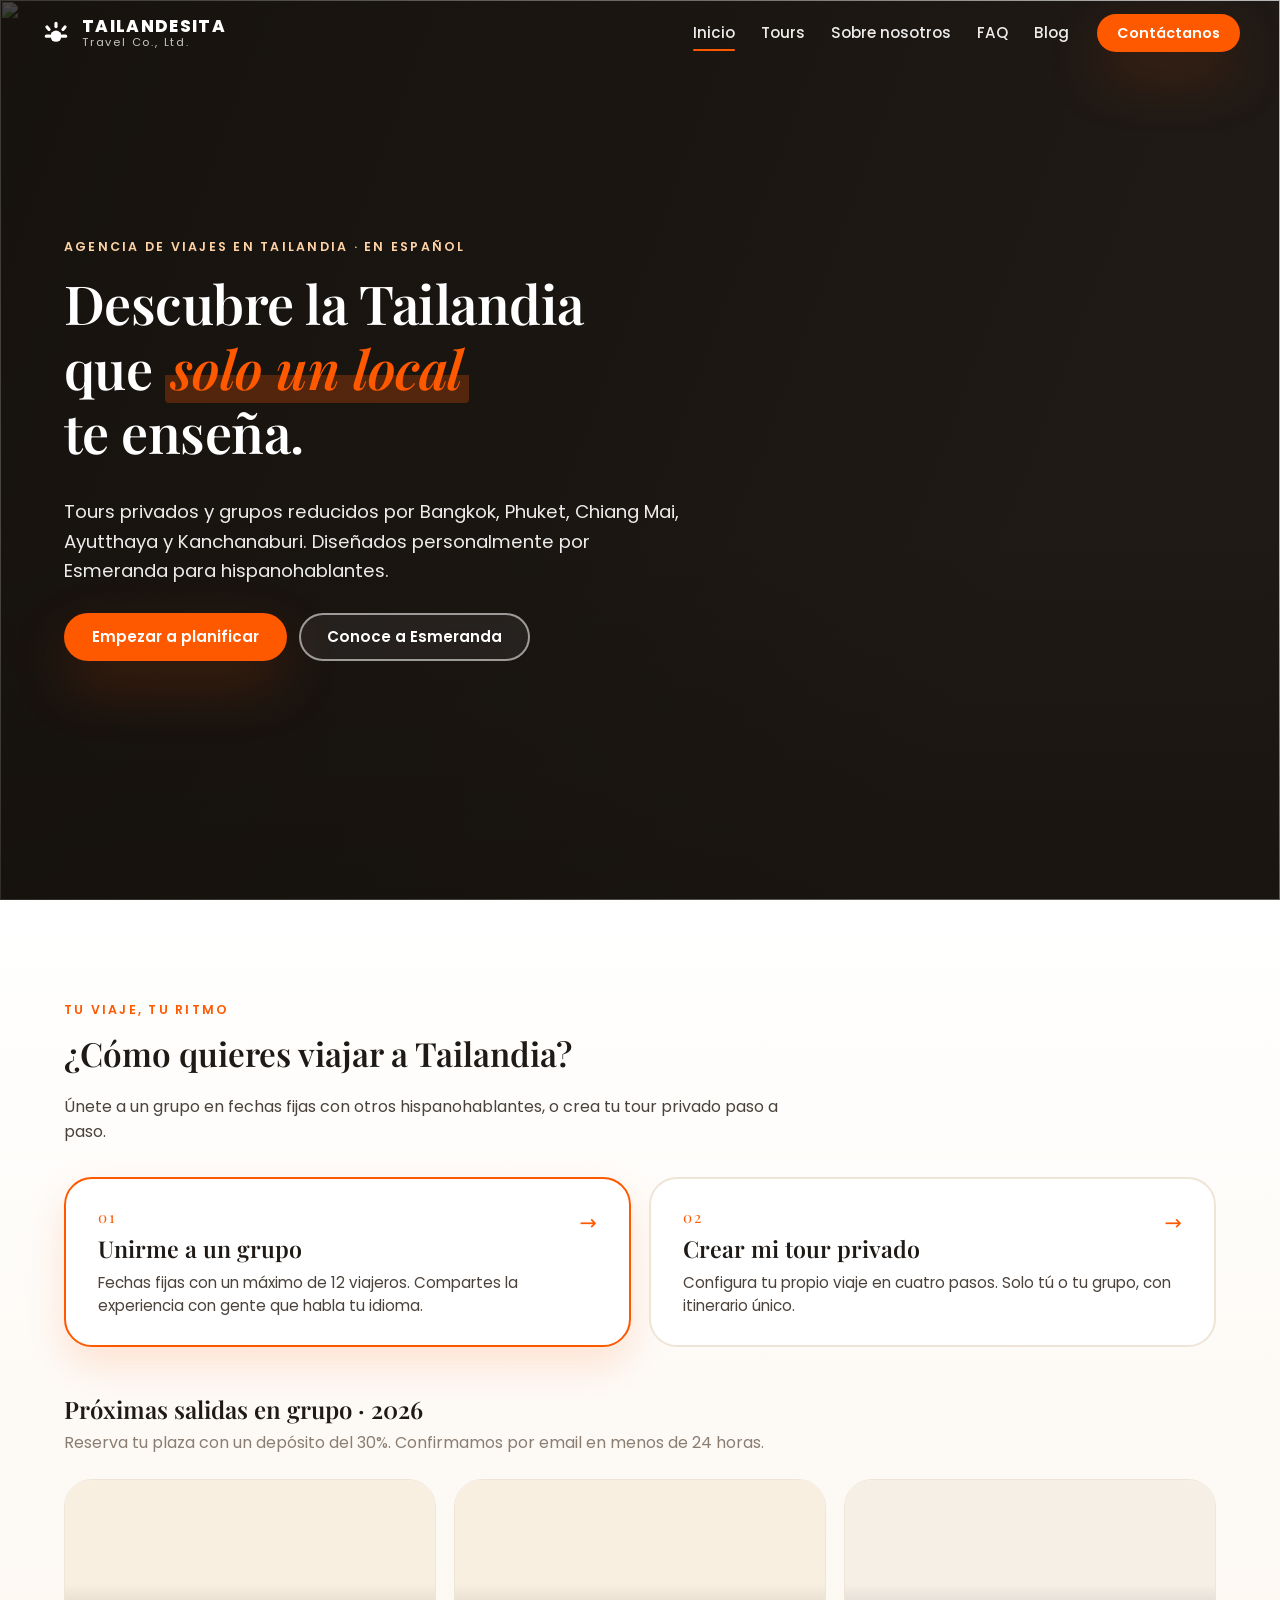
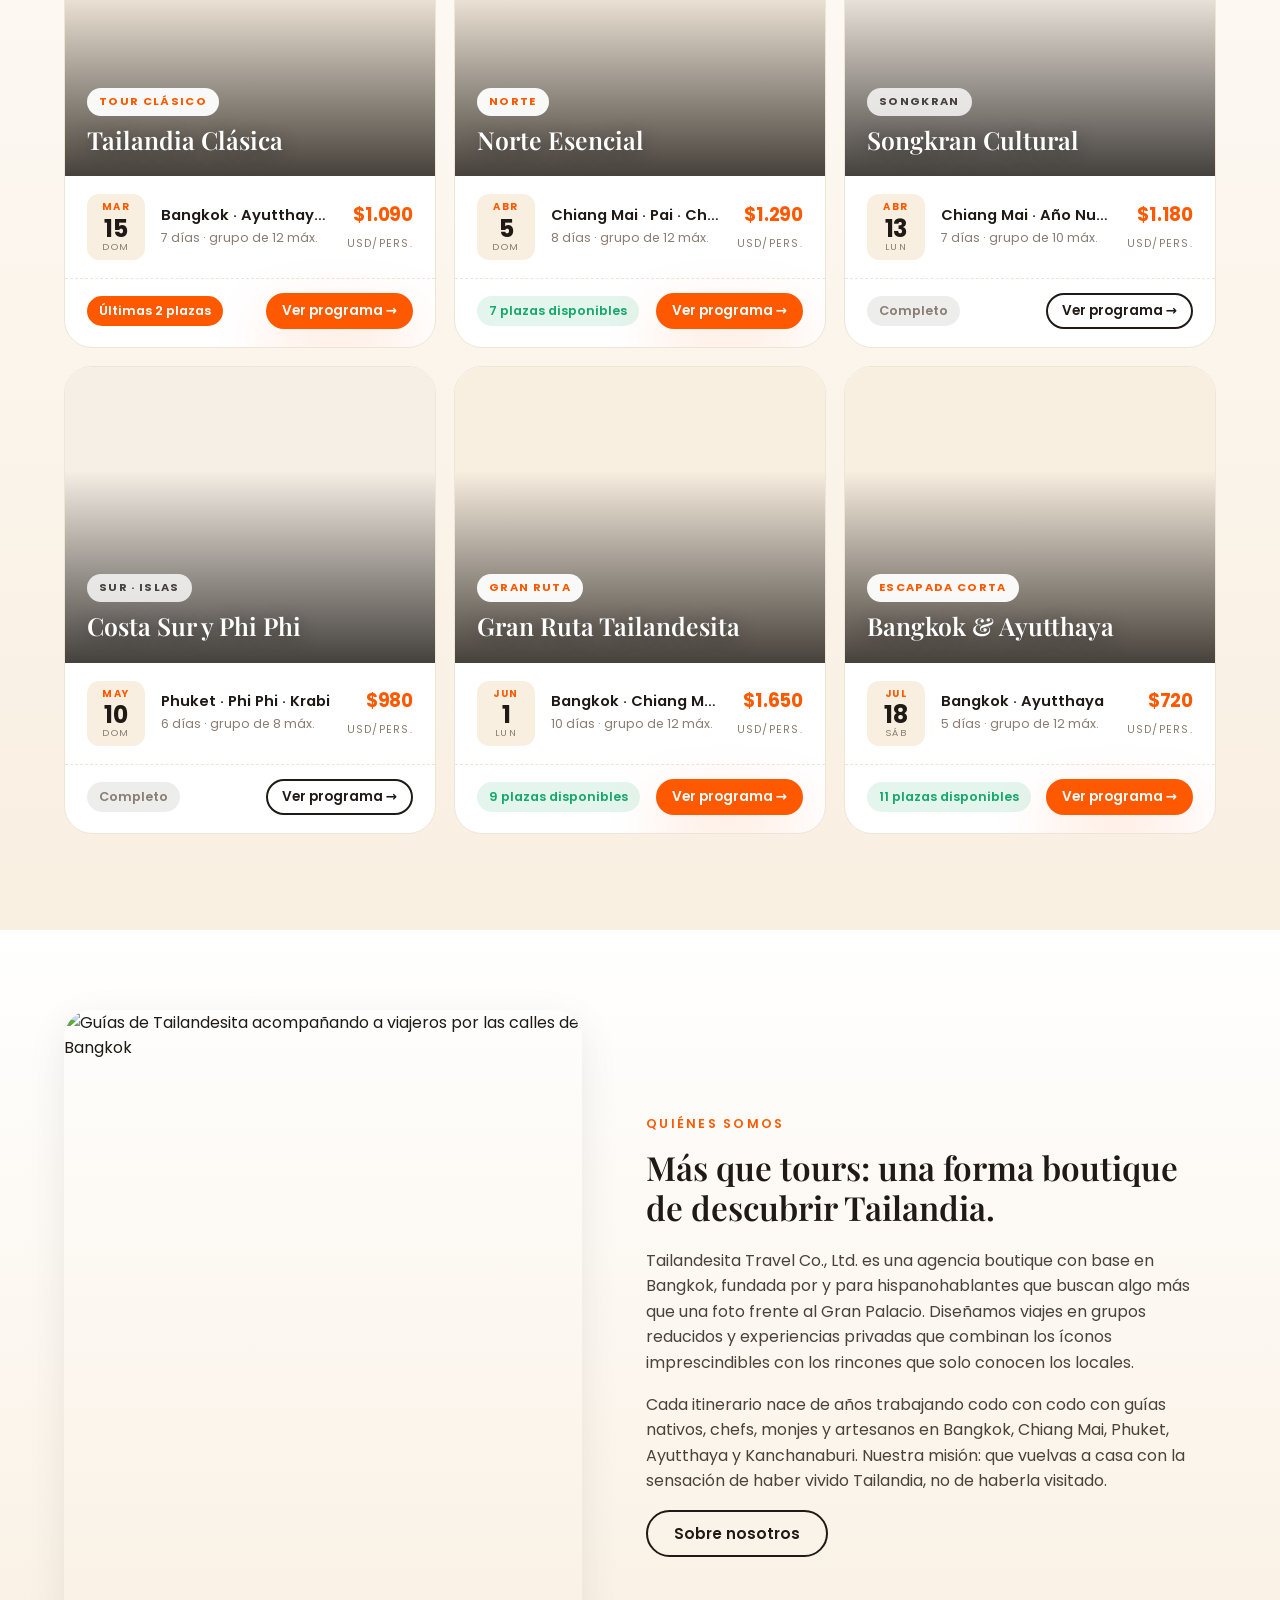
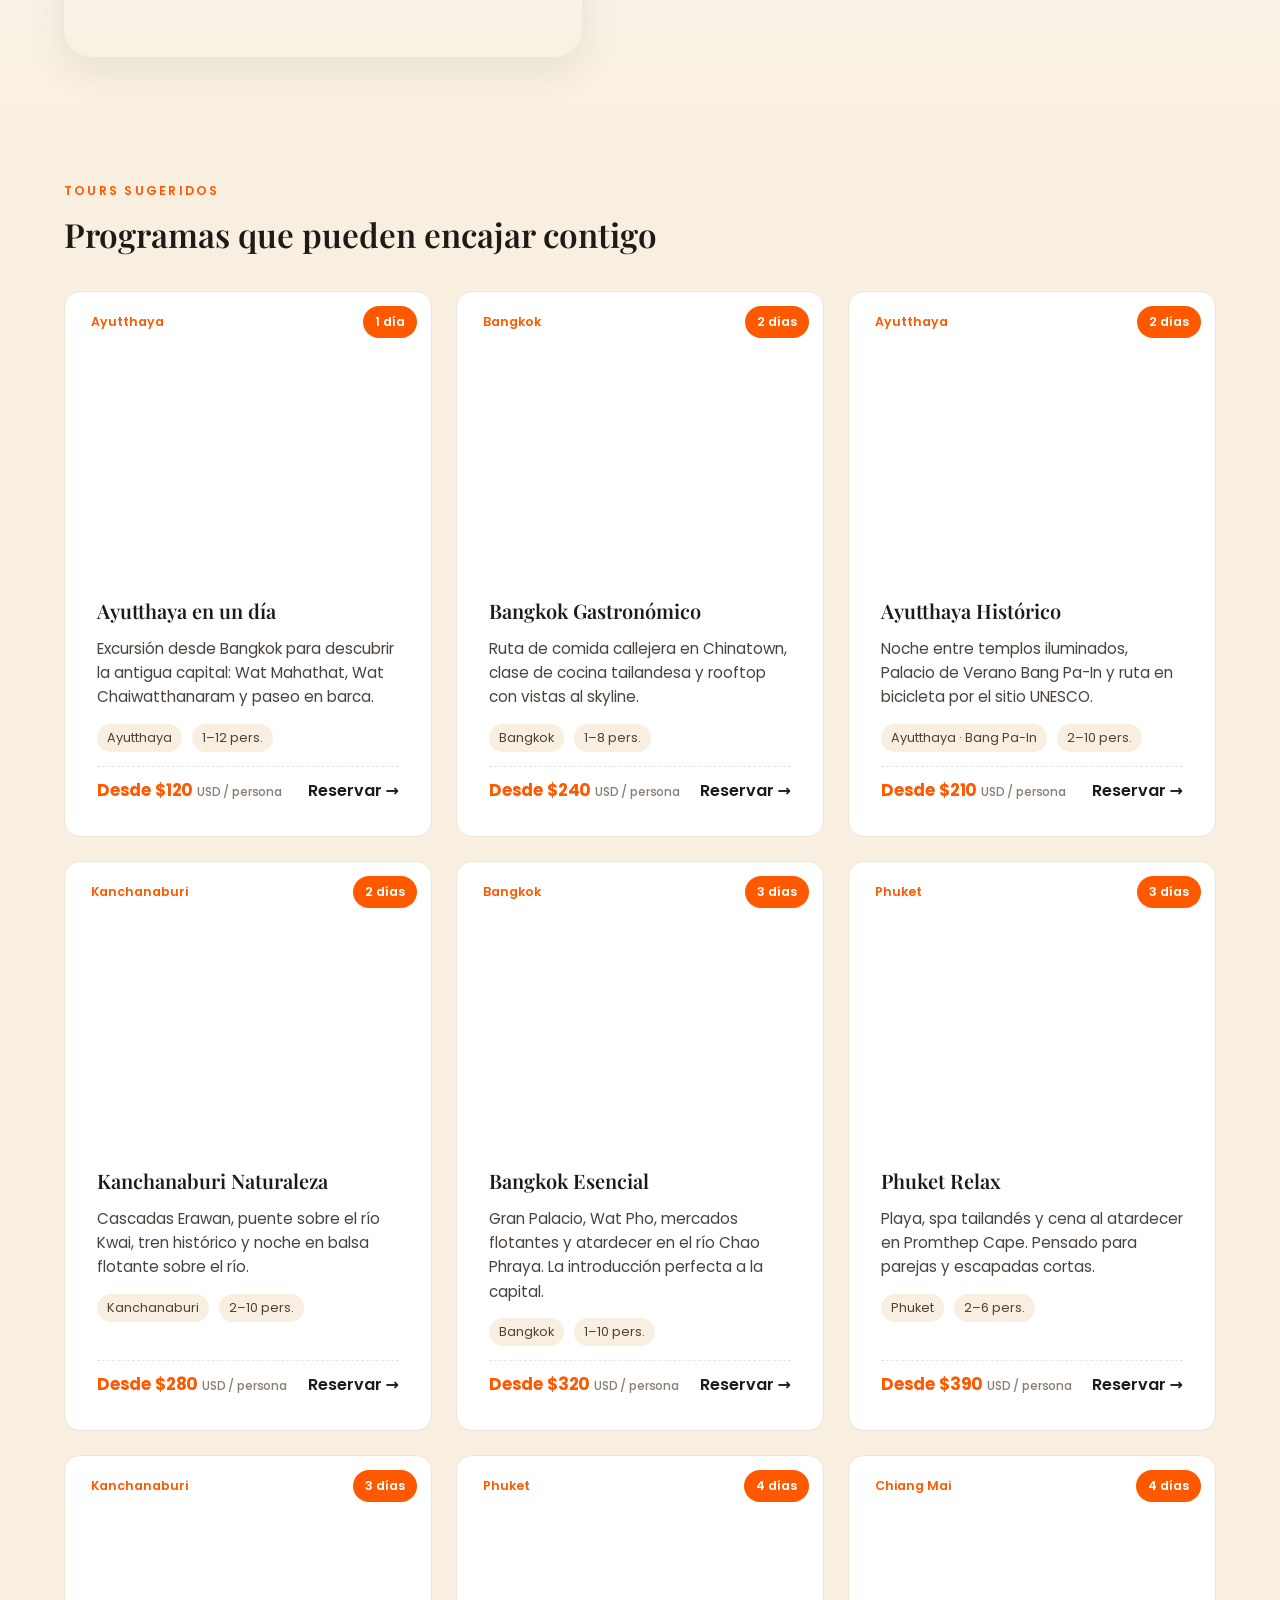
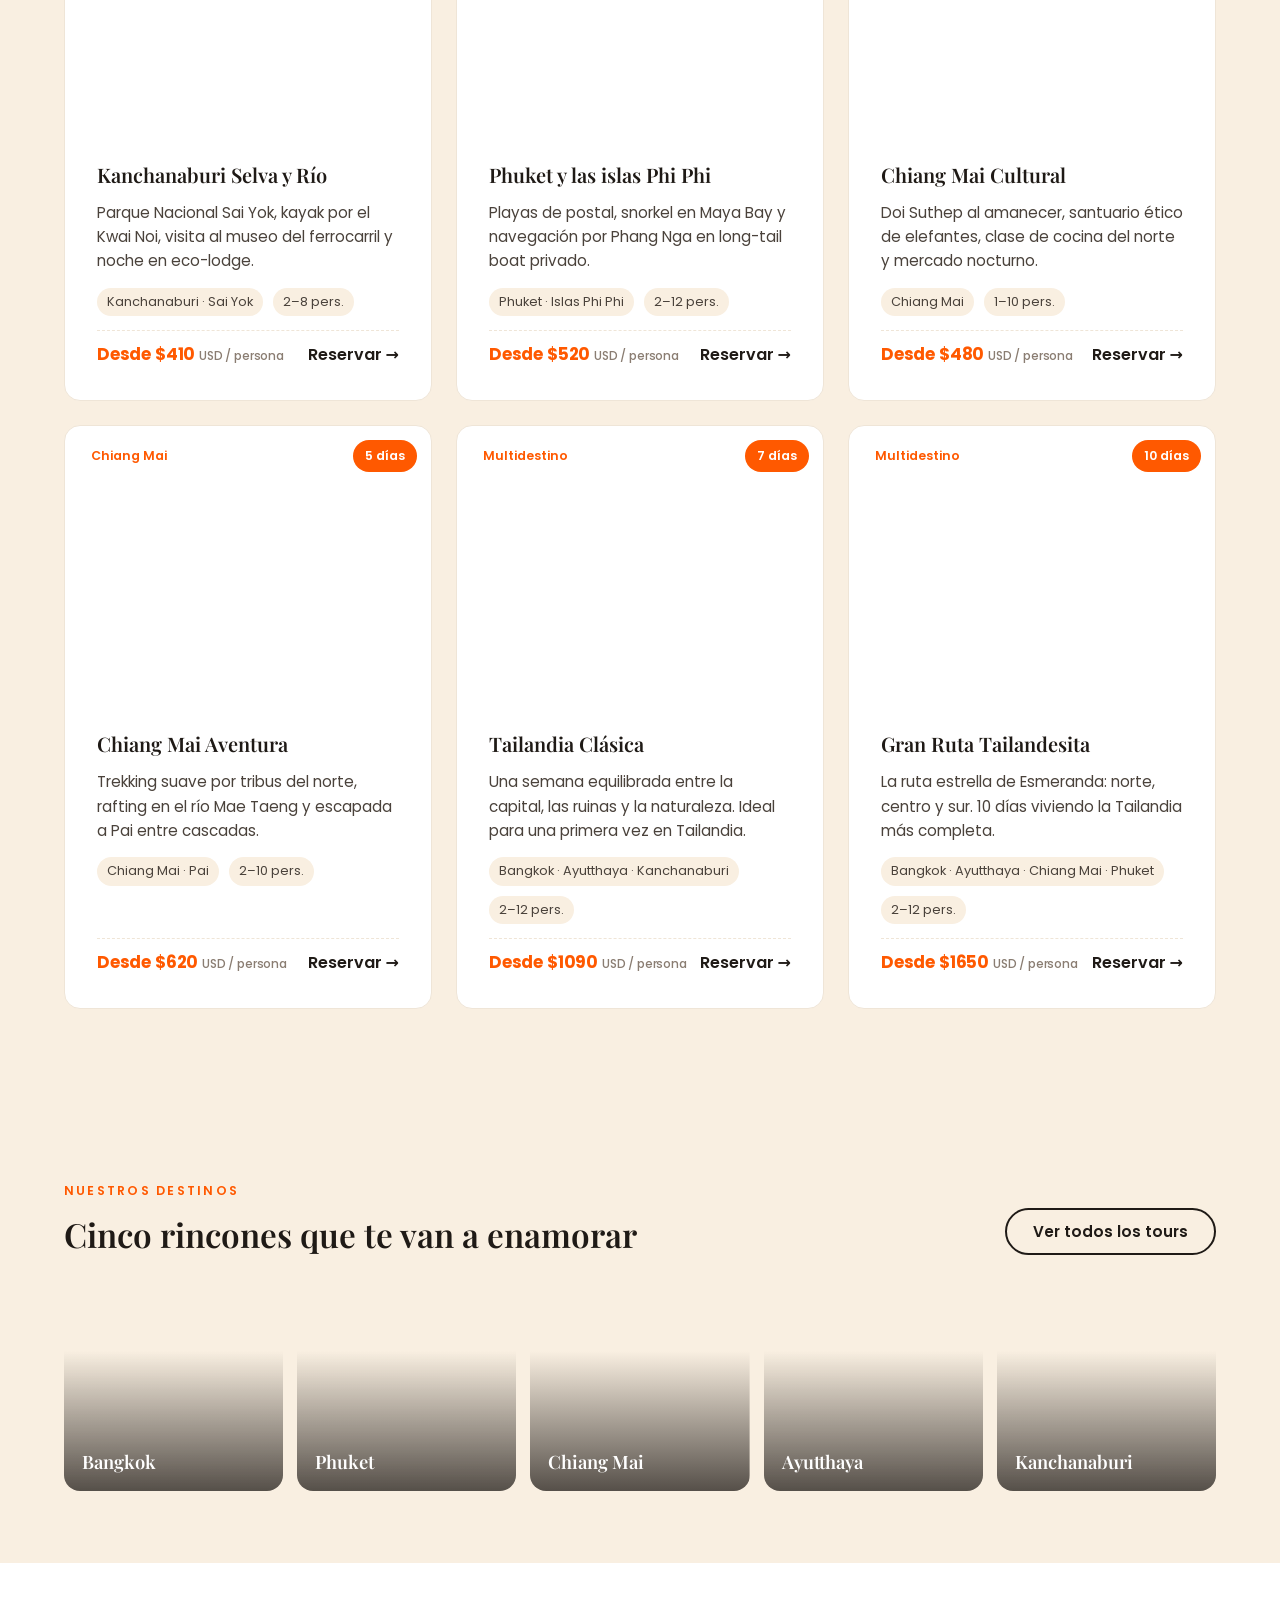
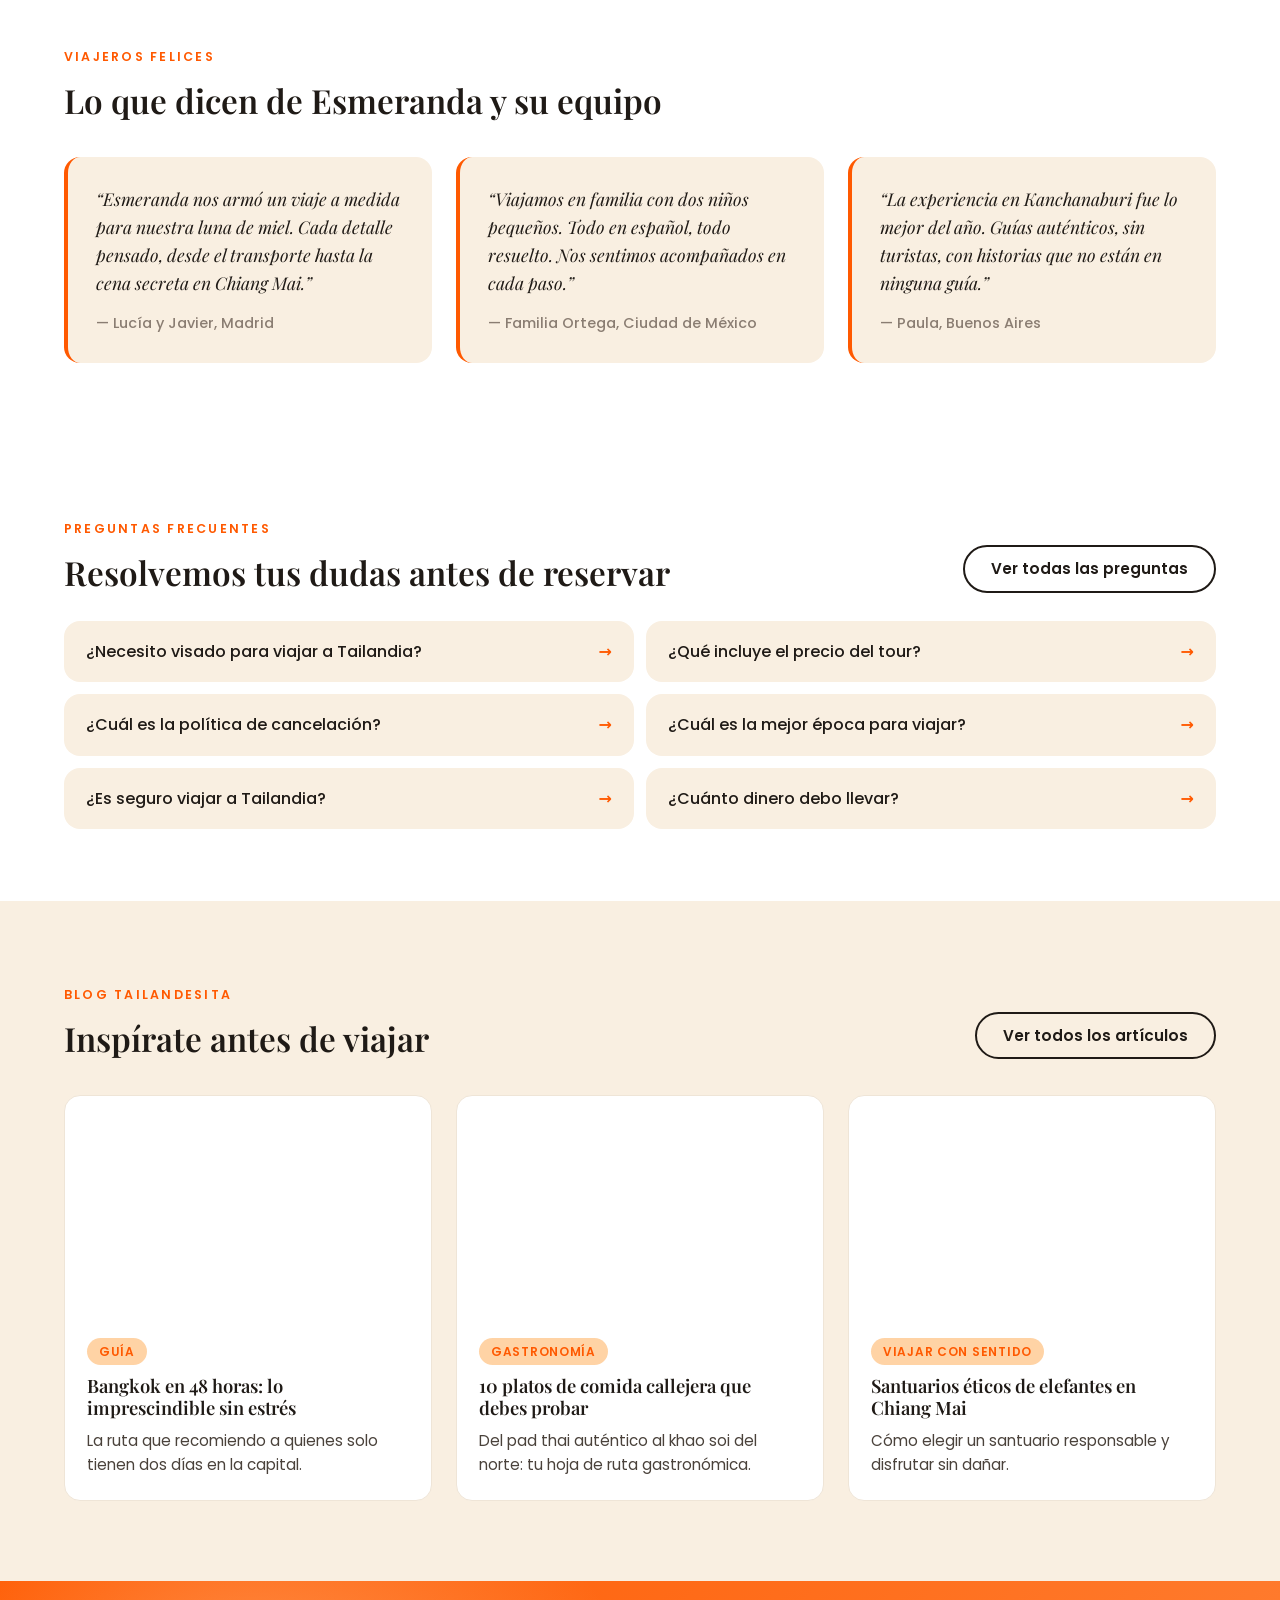
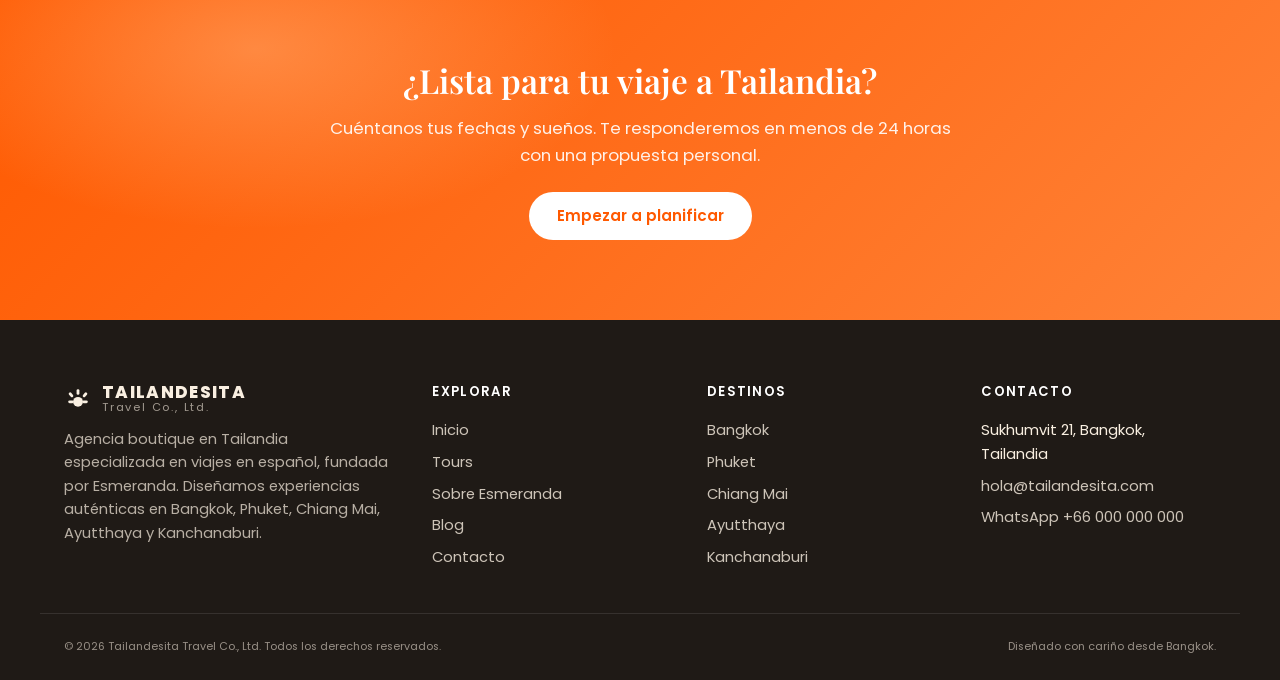
==== commit 3e78c21b: "Rework homepage about-preview to company voice Replace the personal Esmeranda intro on the homepage " ====
--- a/index.html
+++ b/index.html
@@ -377,15 +377,14 @@
     <section class="about-preview">
       <div class="container about-grid">
         <div class="about-img">
-          <img src="https://images.unsplash.com/photo-1509233725247-49e657c54213?auto=format&fit=crop&w=900&q=80" alt="Retrato de viajera frente a un templo tailandés" />
-          <span class="about-badge">Hola, soy Esmeranda</span>
+          <img src="https://images.unsplash.com/photo-1572454591674-2739f30d2f2d?auto=format&fit=crop&w=1100&q=85" alt="Guías de Tailandesita acompañando a viajeros por las calles de Bangkok" />
         </div>
         <div class="about-copy">
-          <span class="eyebrow">El toque humano</span>
-          <h2>Tailandia, contada por alguien que la vive cada día.</h2>
-          <p>Soy Esmeranda, CEO y guía principal de Tailandesita. Llegué a Bangkok hace más de una década siguiendo el aroma del curry y la curiosidad por una cultura que no paraba de sorprenderme. Desde entonces, diseño viajes para personas que, como tú, quieren algo más que una foto frente al Gran Palacio.</p>
-          <p>Cada itinerario es fruto de años conociendo a monjes en Chiang Mai, pescadores en Phuket y abuelas que cocinan el mejor pad thai de Ayutthaya. Mi misión es que te sientas en casa en un lugar totalmente nuevo.</p>
-          <a href="about.html" class="btn btn-ghost">Leer mi historia completa</a>
+          <span class="eyebrow">Quiénes somos</span>
+          <h2>Más que tours: una forma boutique de descubrir Tailandia.</h2>
+          <p>Tailandesita Travel Co., Ltd. es una agencia boutique con base en Bangkok, fundada por y para hispanohablantes que buscan algo más que una foto frente al Gran Palacio. Diseñamos viajes en grupos reducidos y experiencias privadas que combinan los íconos imprescindibles con los rincones que solo conocen los locales.</p>
+          <p>Cada itinerario nace de años trabajando codo con codo con guías nativos, chefs, monjes y artesanos en Bangkok, Chiang Mai, Phuket, Ayutthaya y Kanchanaburi. Nuestra misión: que vuelvas a casa con la sensación de haber vivido Tailandia, no de haberla visitado.</p>
+          <a href="about.html" class="btn btn-ghost">Sobre nosotros</a>
         </div>
       </div>
     </section>
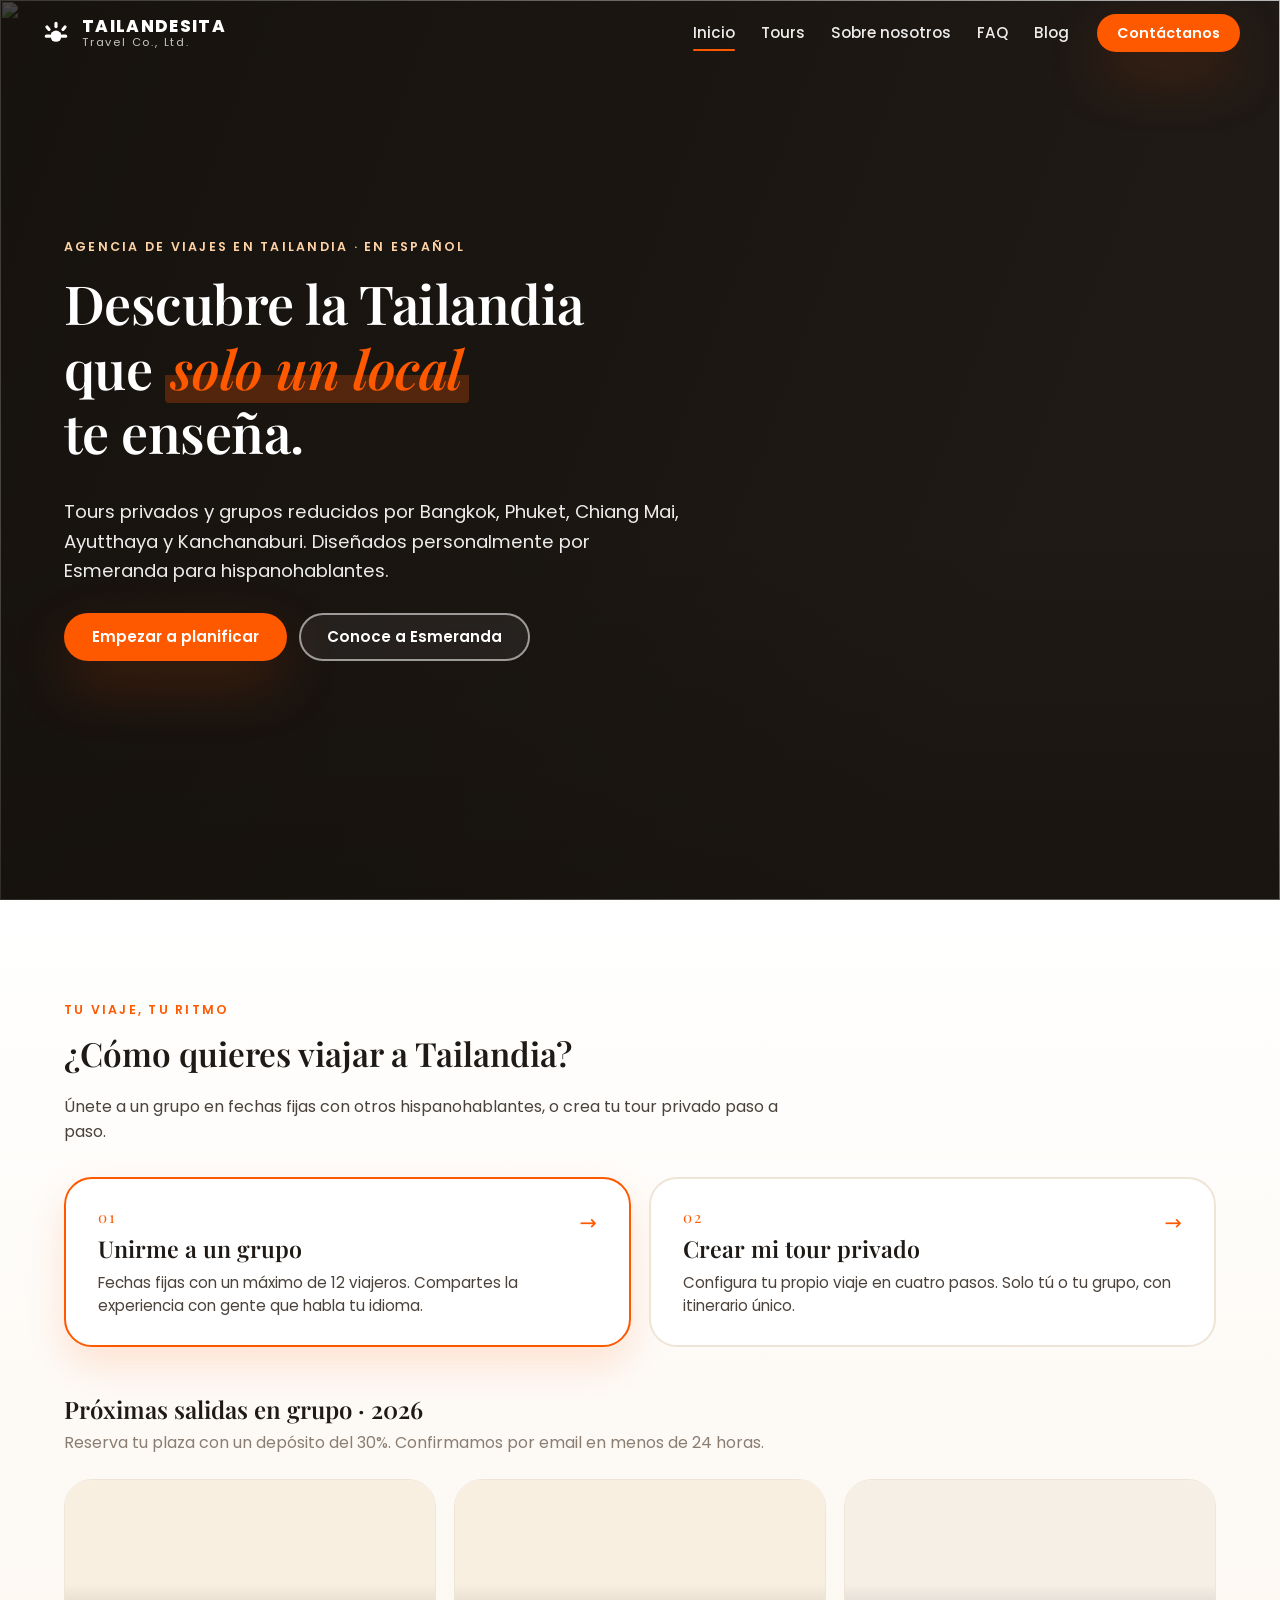
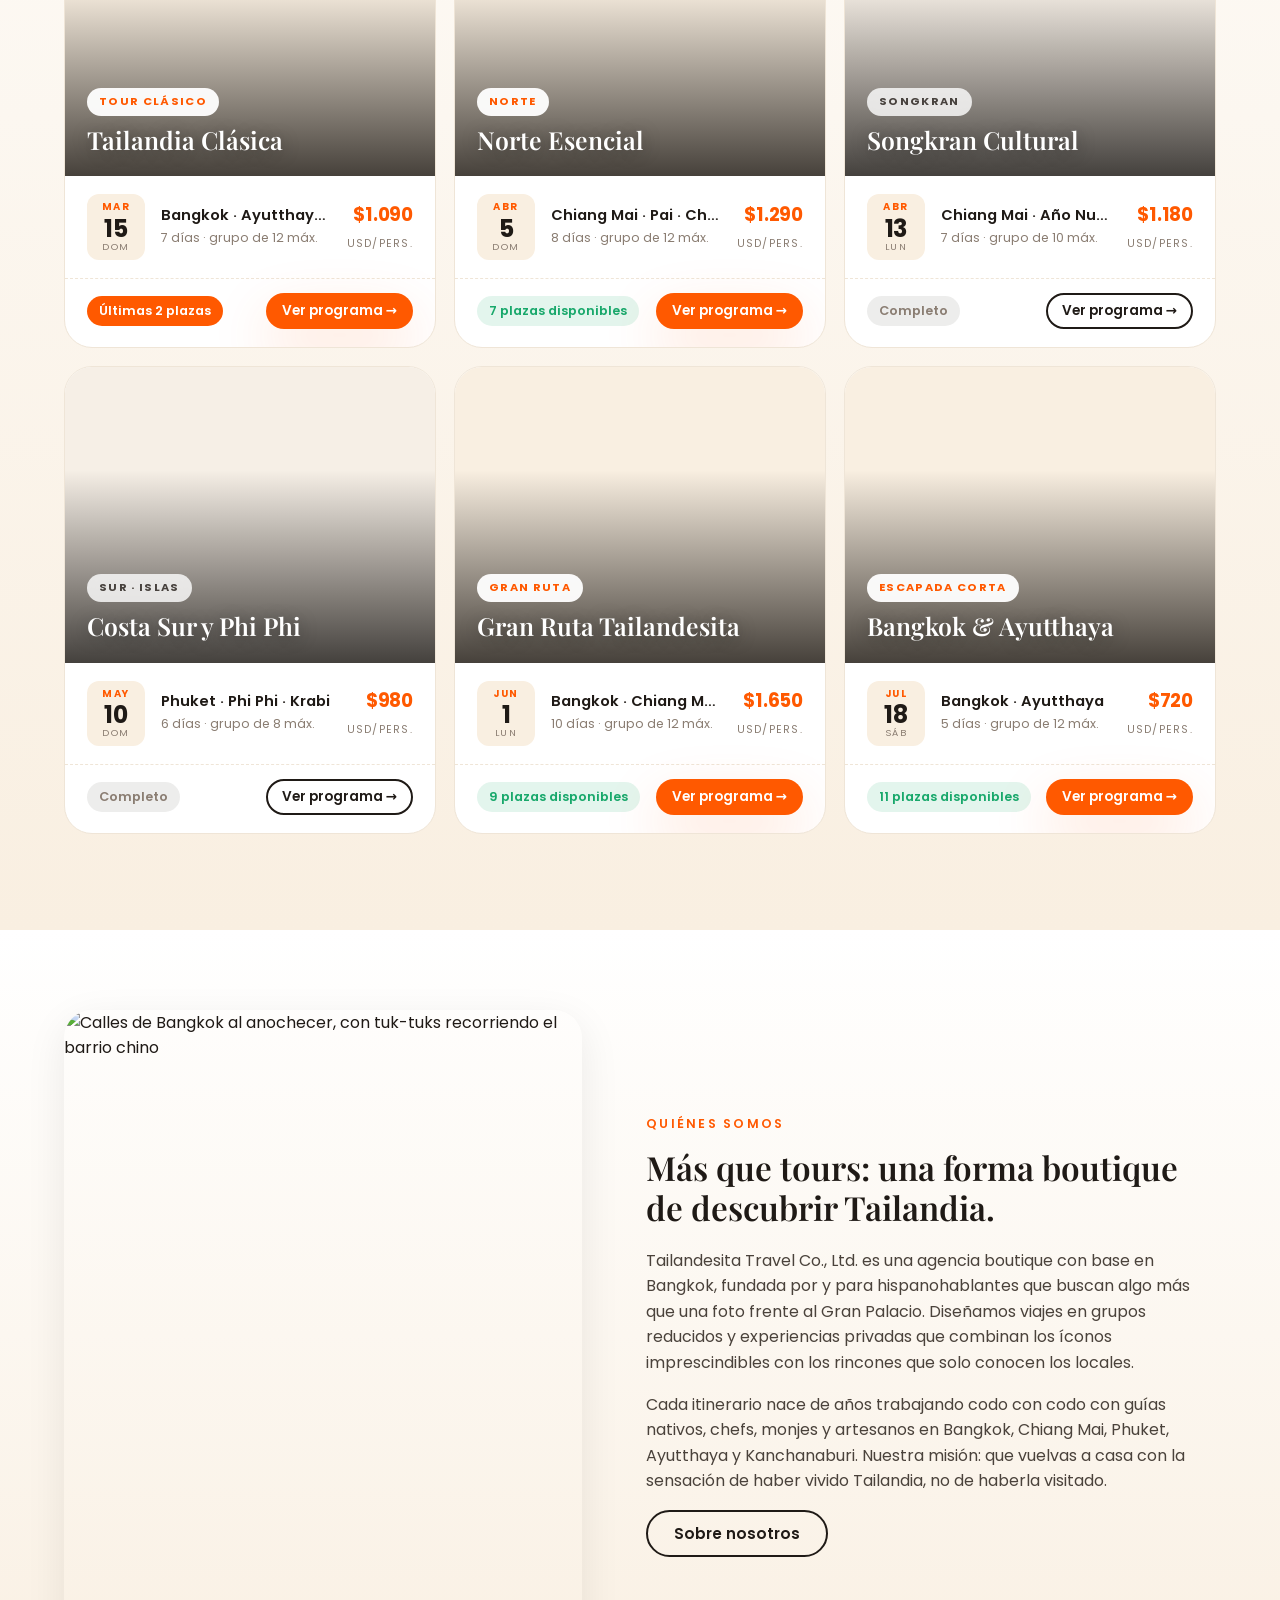
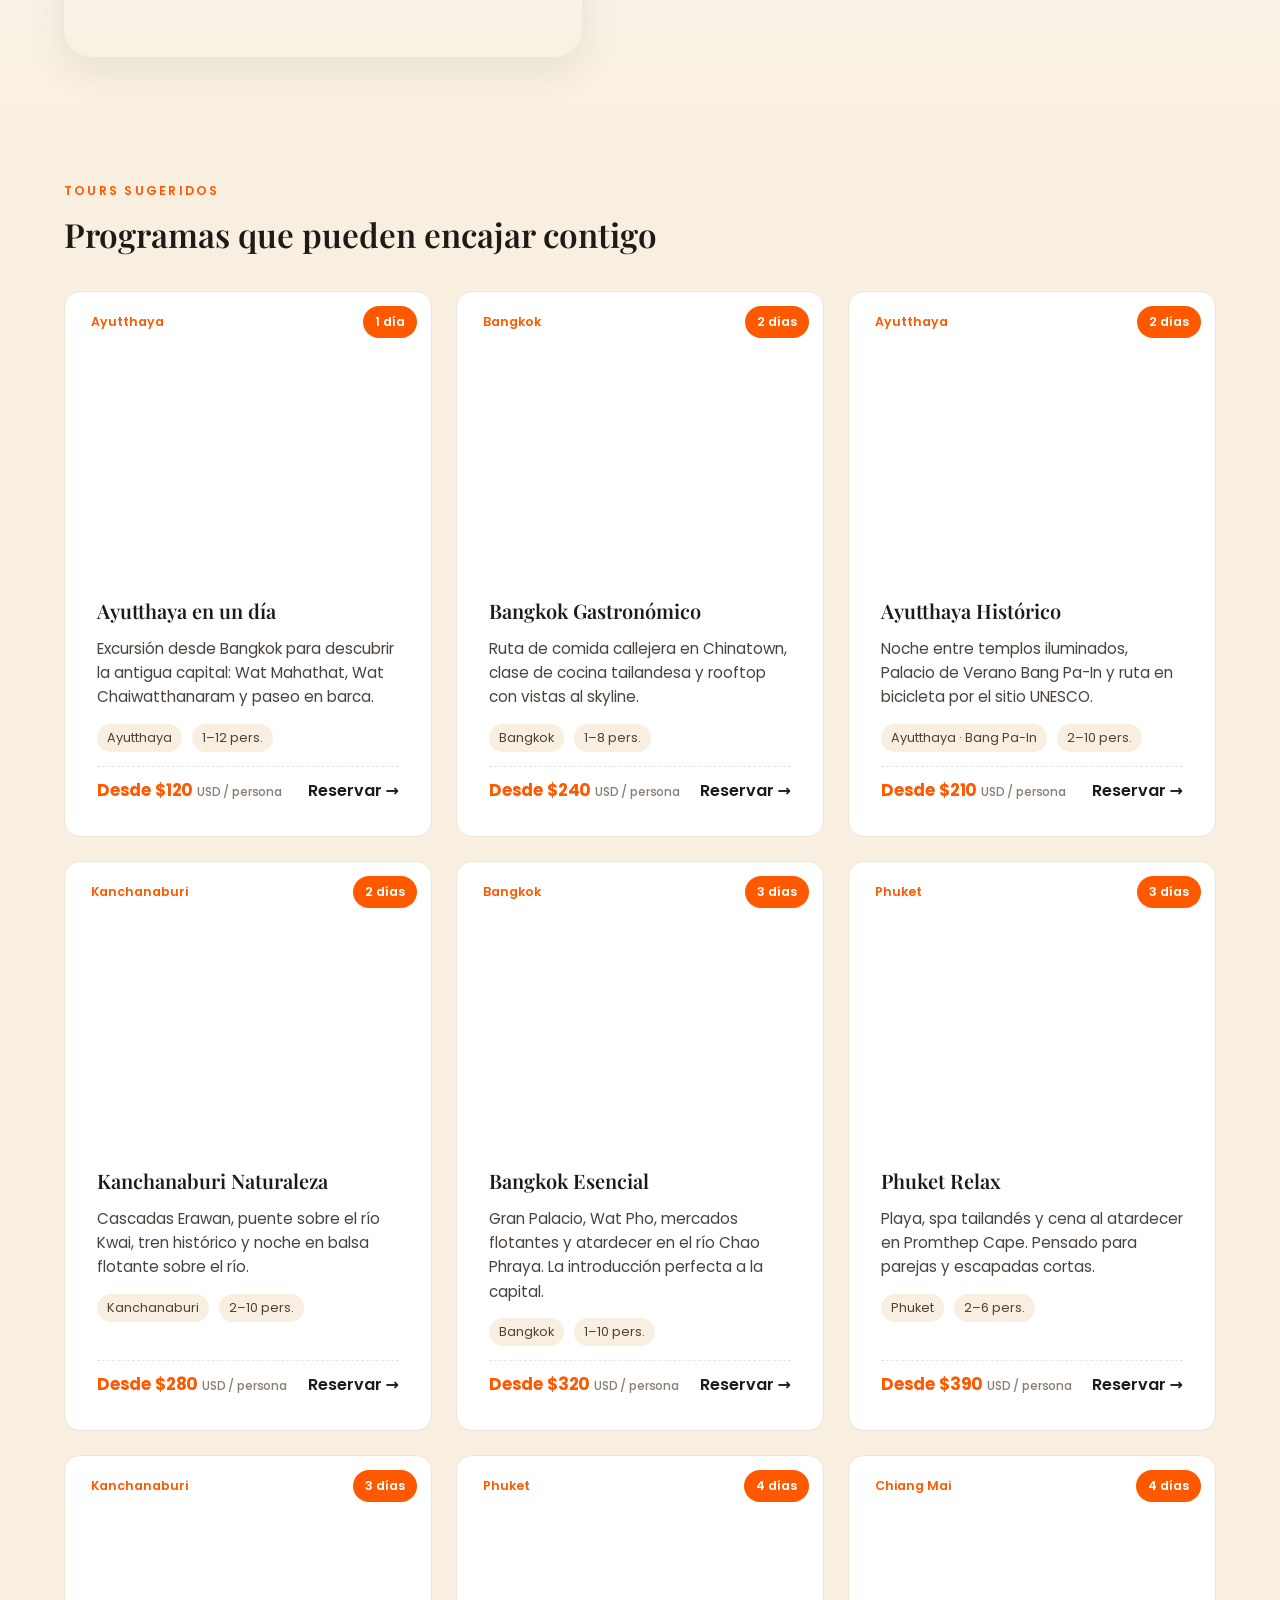
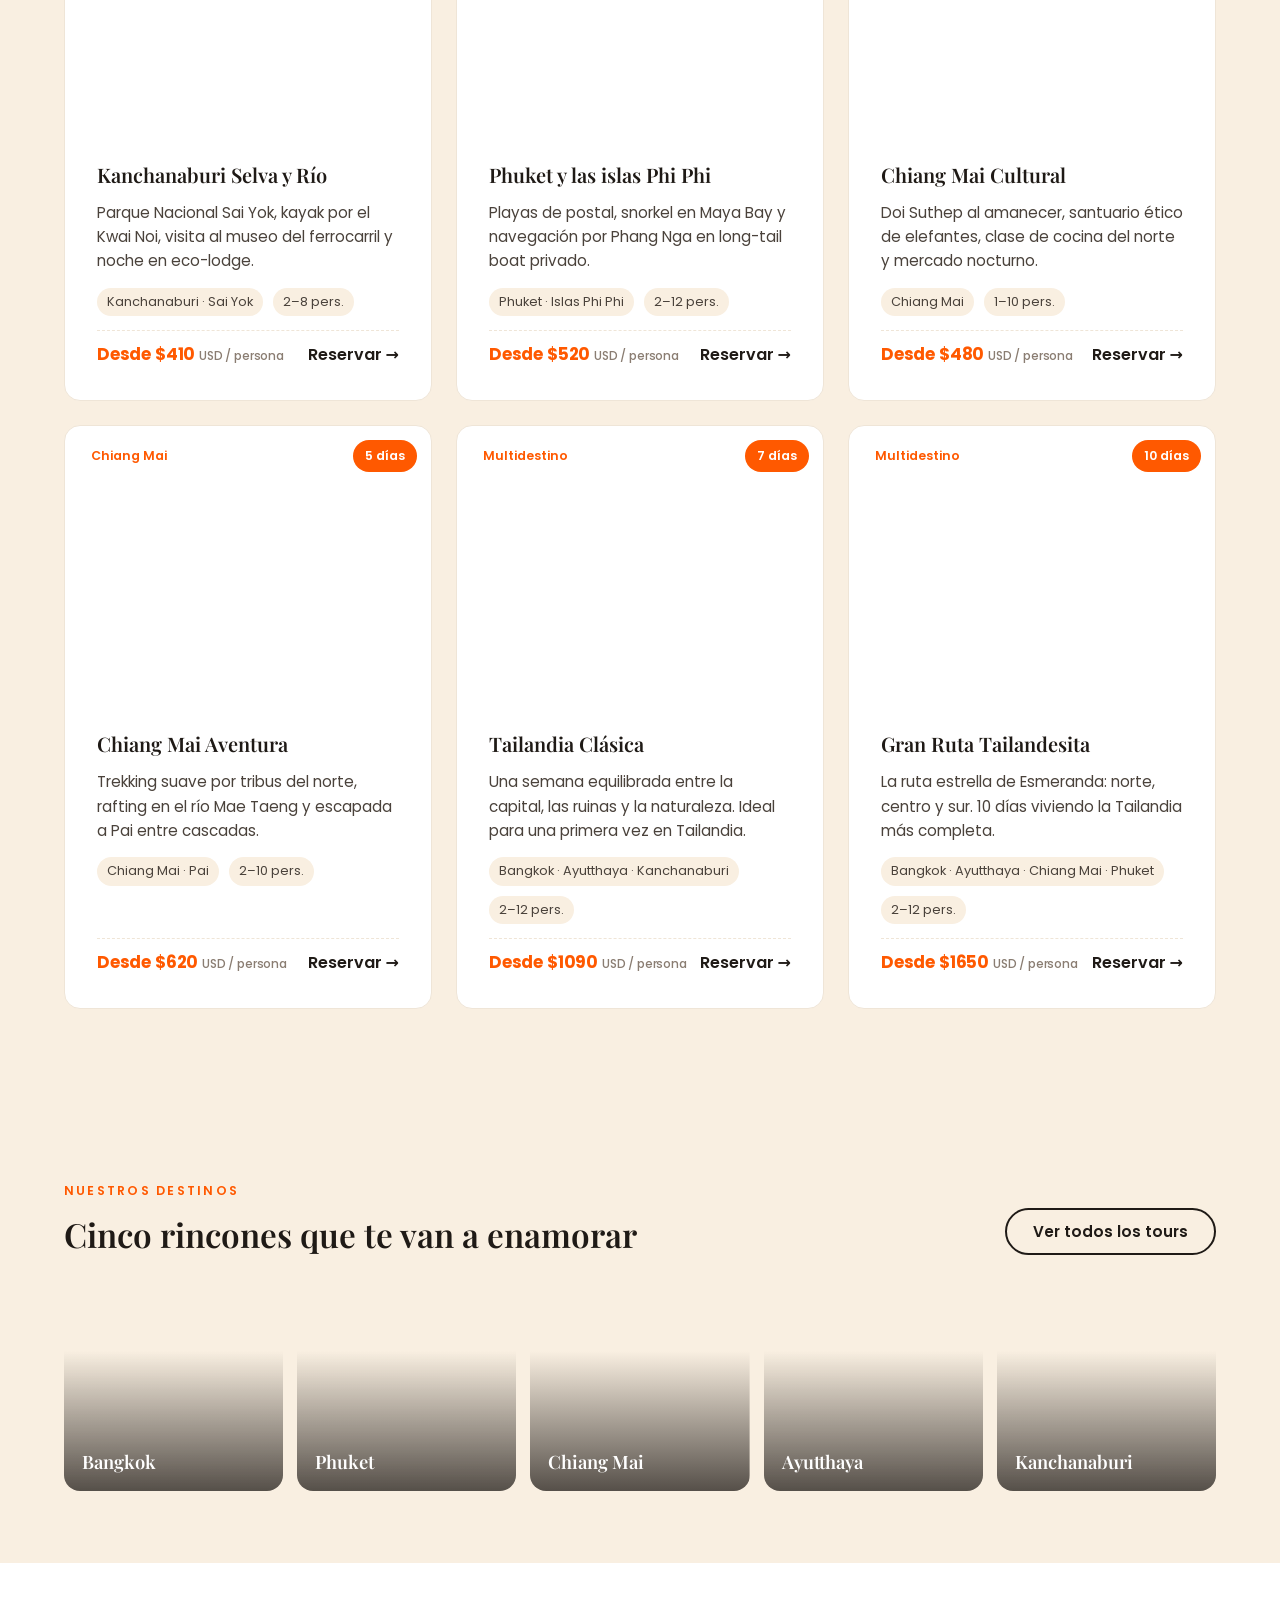
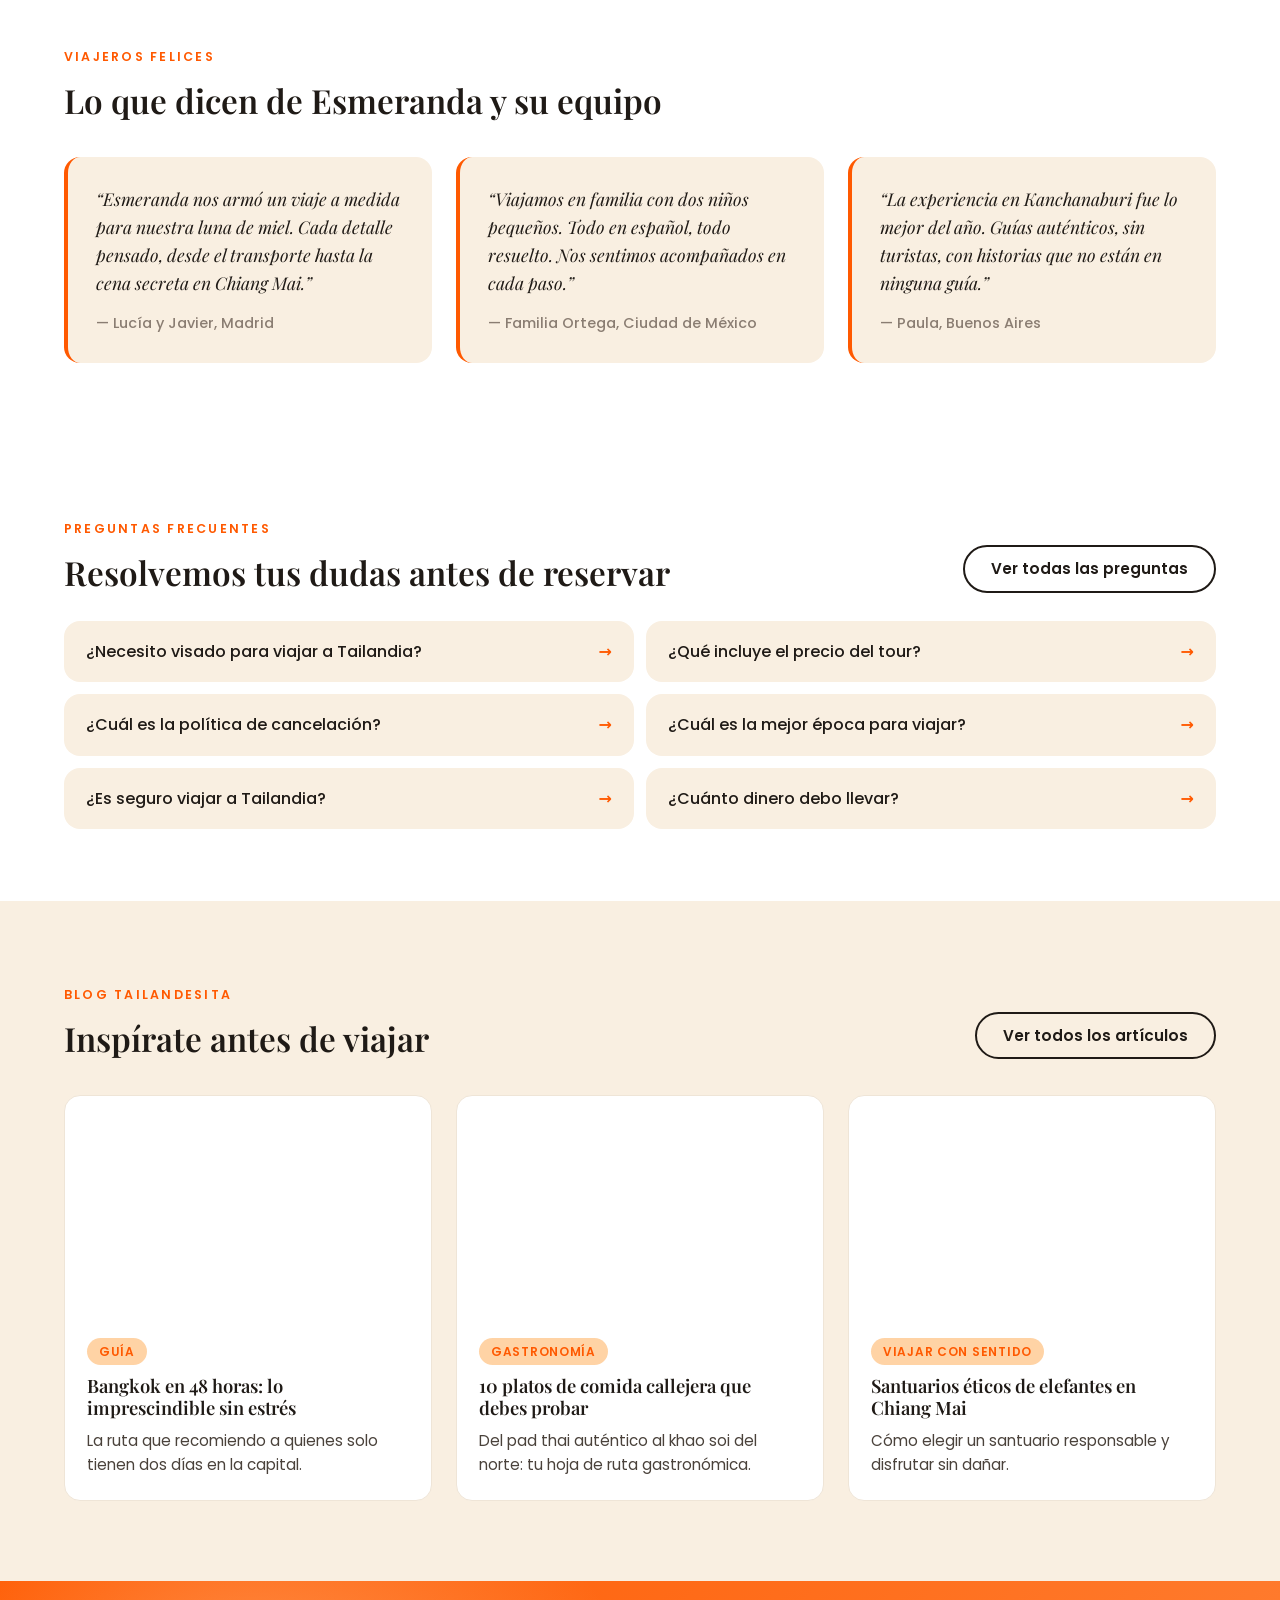
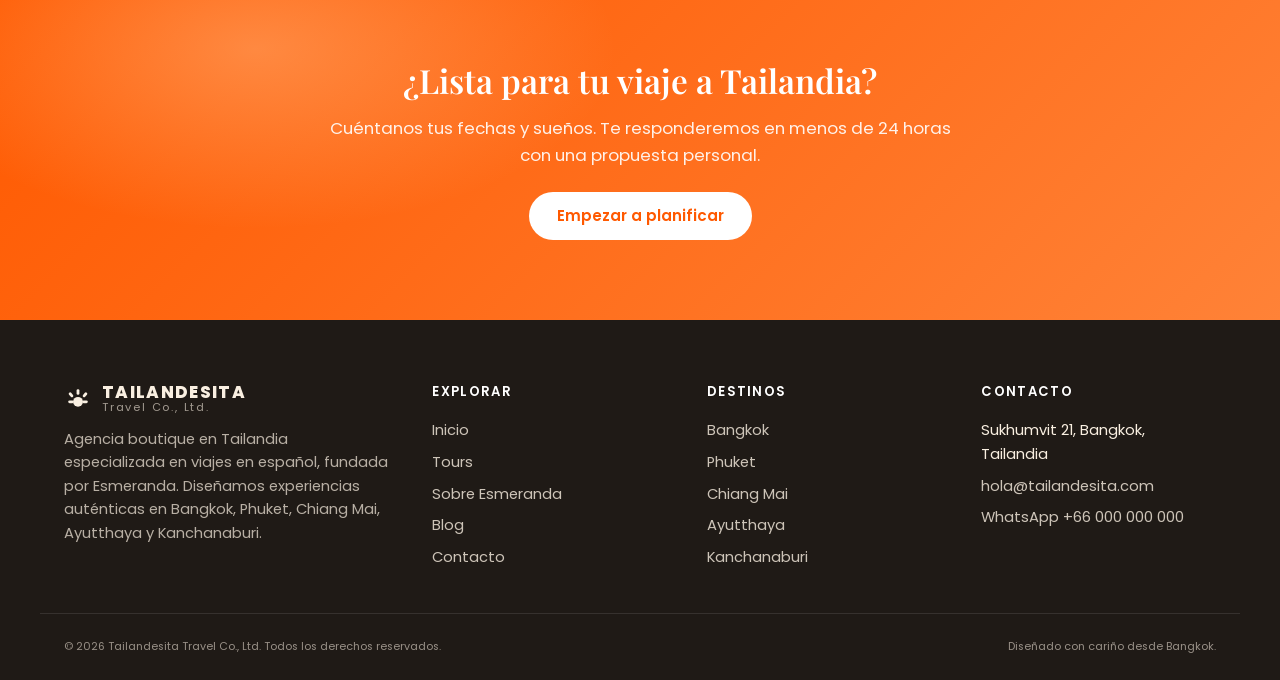
==== commit 6dbcf901: "Fix broken about-preview image (404 from Unsplash) The previous Unsplash ID (1572454591674-2739f30d2" ====
--- a/index.html
+++ b/index.html
@@ -377,7 +377,7 @@
     <section class="about-preview">
       <div class="container about-grid">
         <div class="about-img">
-          <img src="https://images.unsplash.com/photo-1572454591674-2739f30d2f2d?auto=format&fit=crop&w=1100&q=85" alt="Guías de Tailandesita acompañando a viajeros por las calles de Bangkok" />
+          <img src="https://images.unsplash.com/photo-1508009603885-50cf7c579365?auto=format&fit=crop&w=1100&q=85" alt="Calles de Bangkok al anochecer, con tuk-tuks recorriendo el barrio chino" />
         </div>
         <div class="about-copy">
           <span class="eyebrow">Quiénes somos</span>
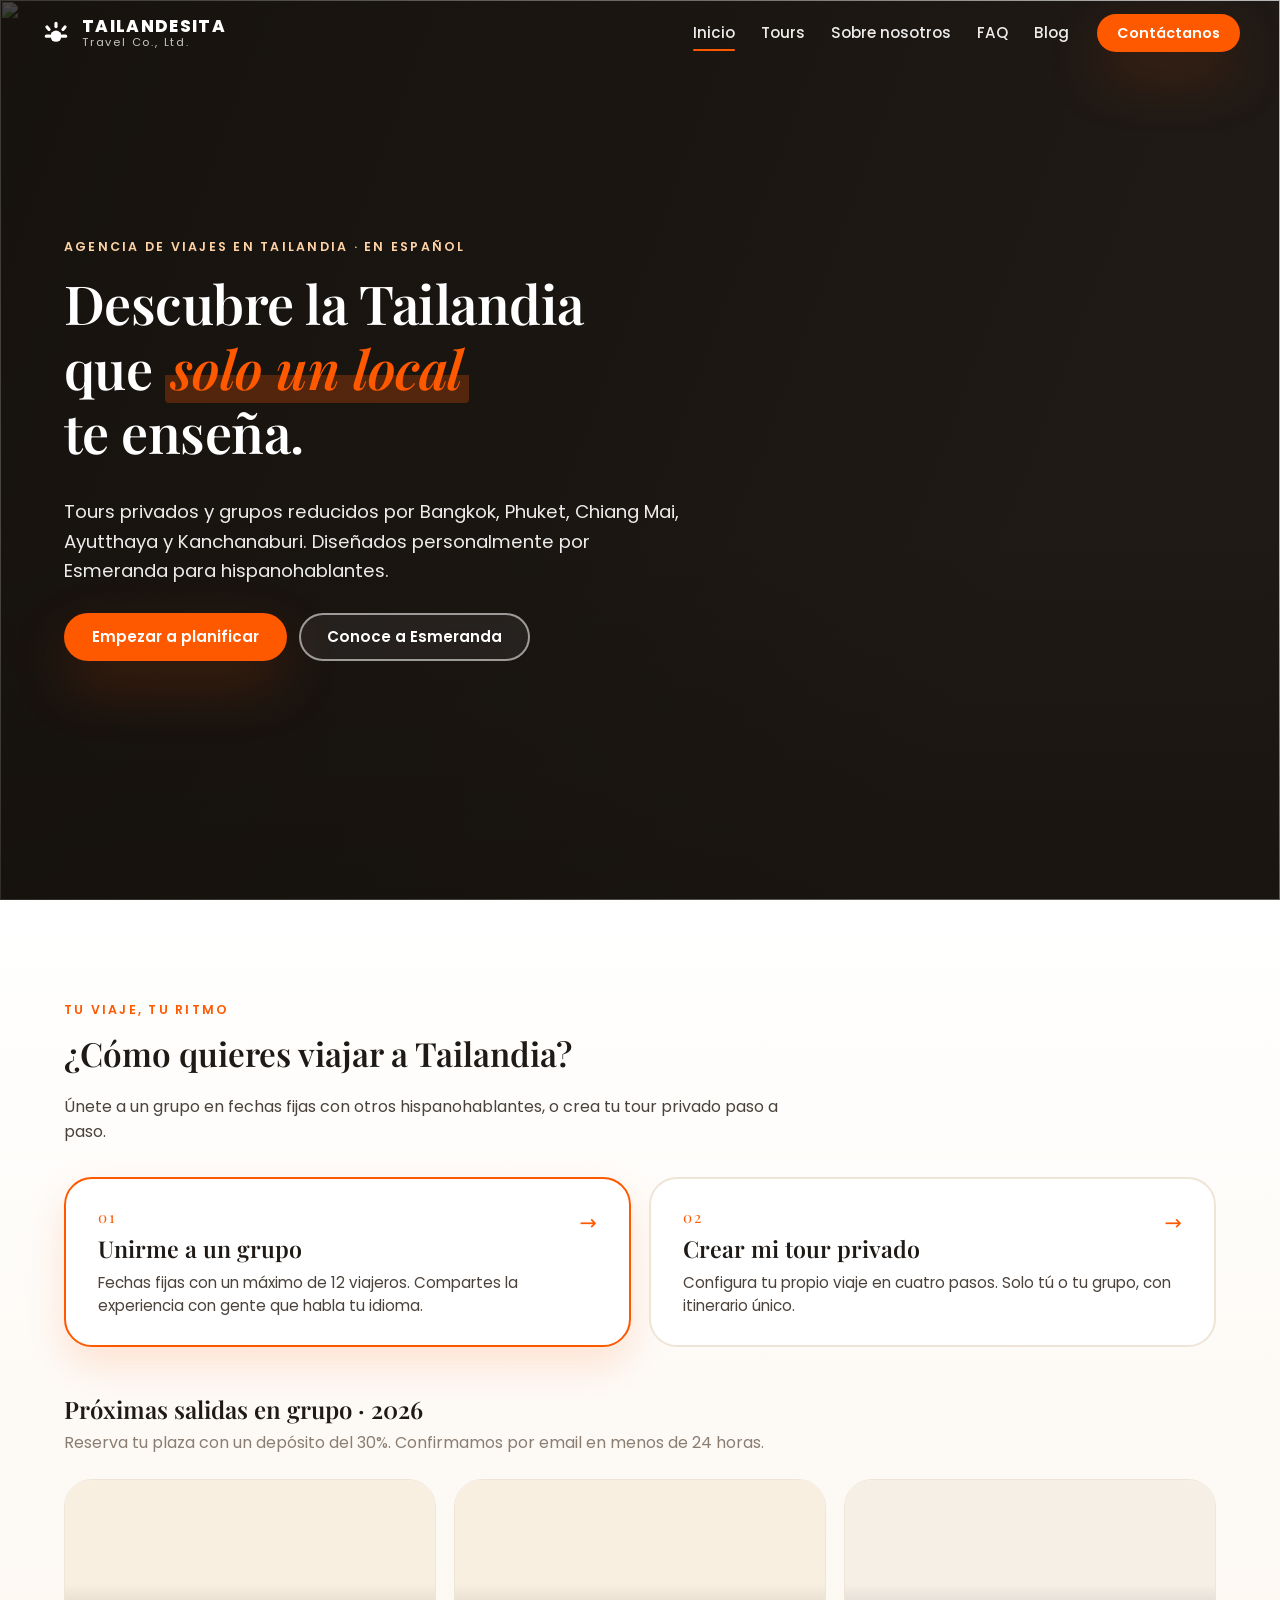
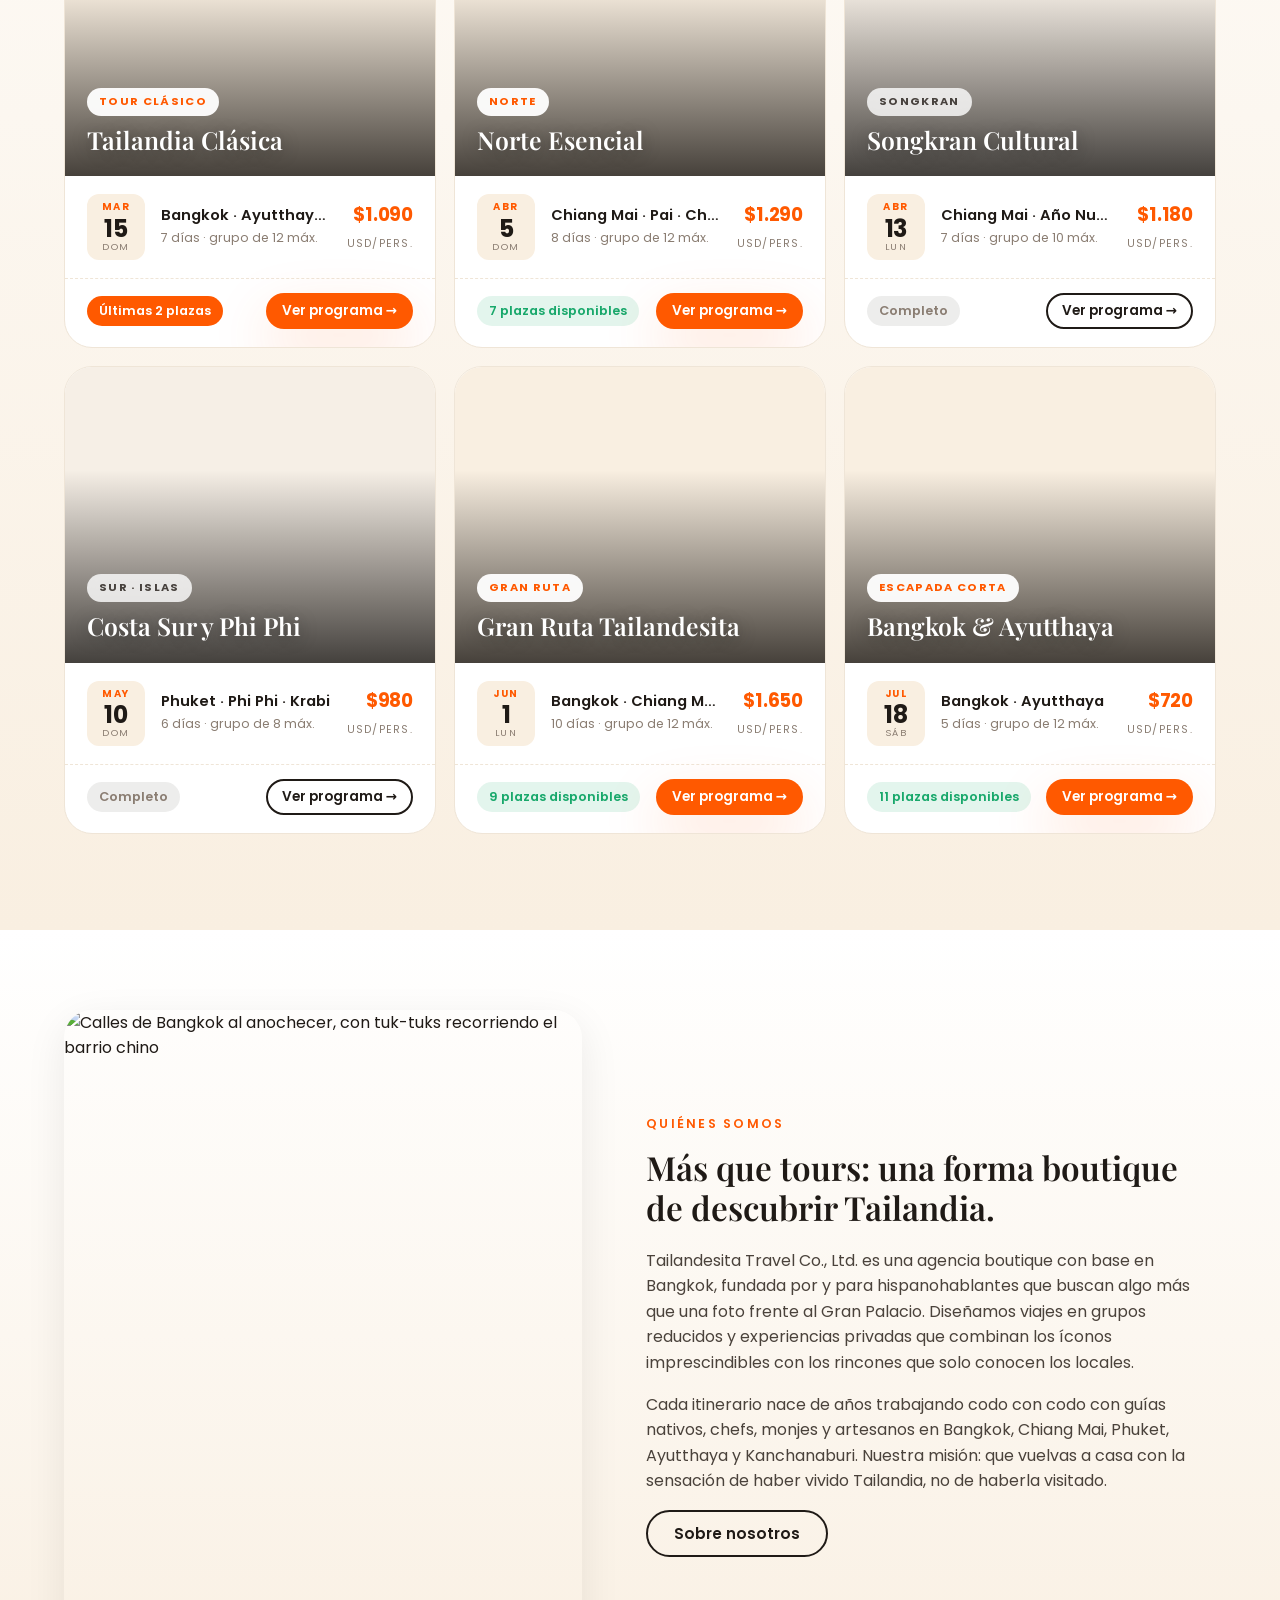
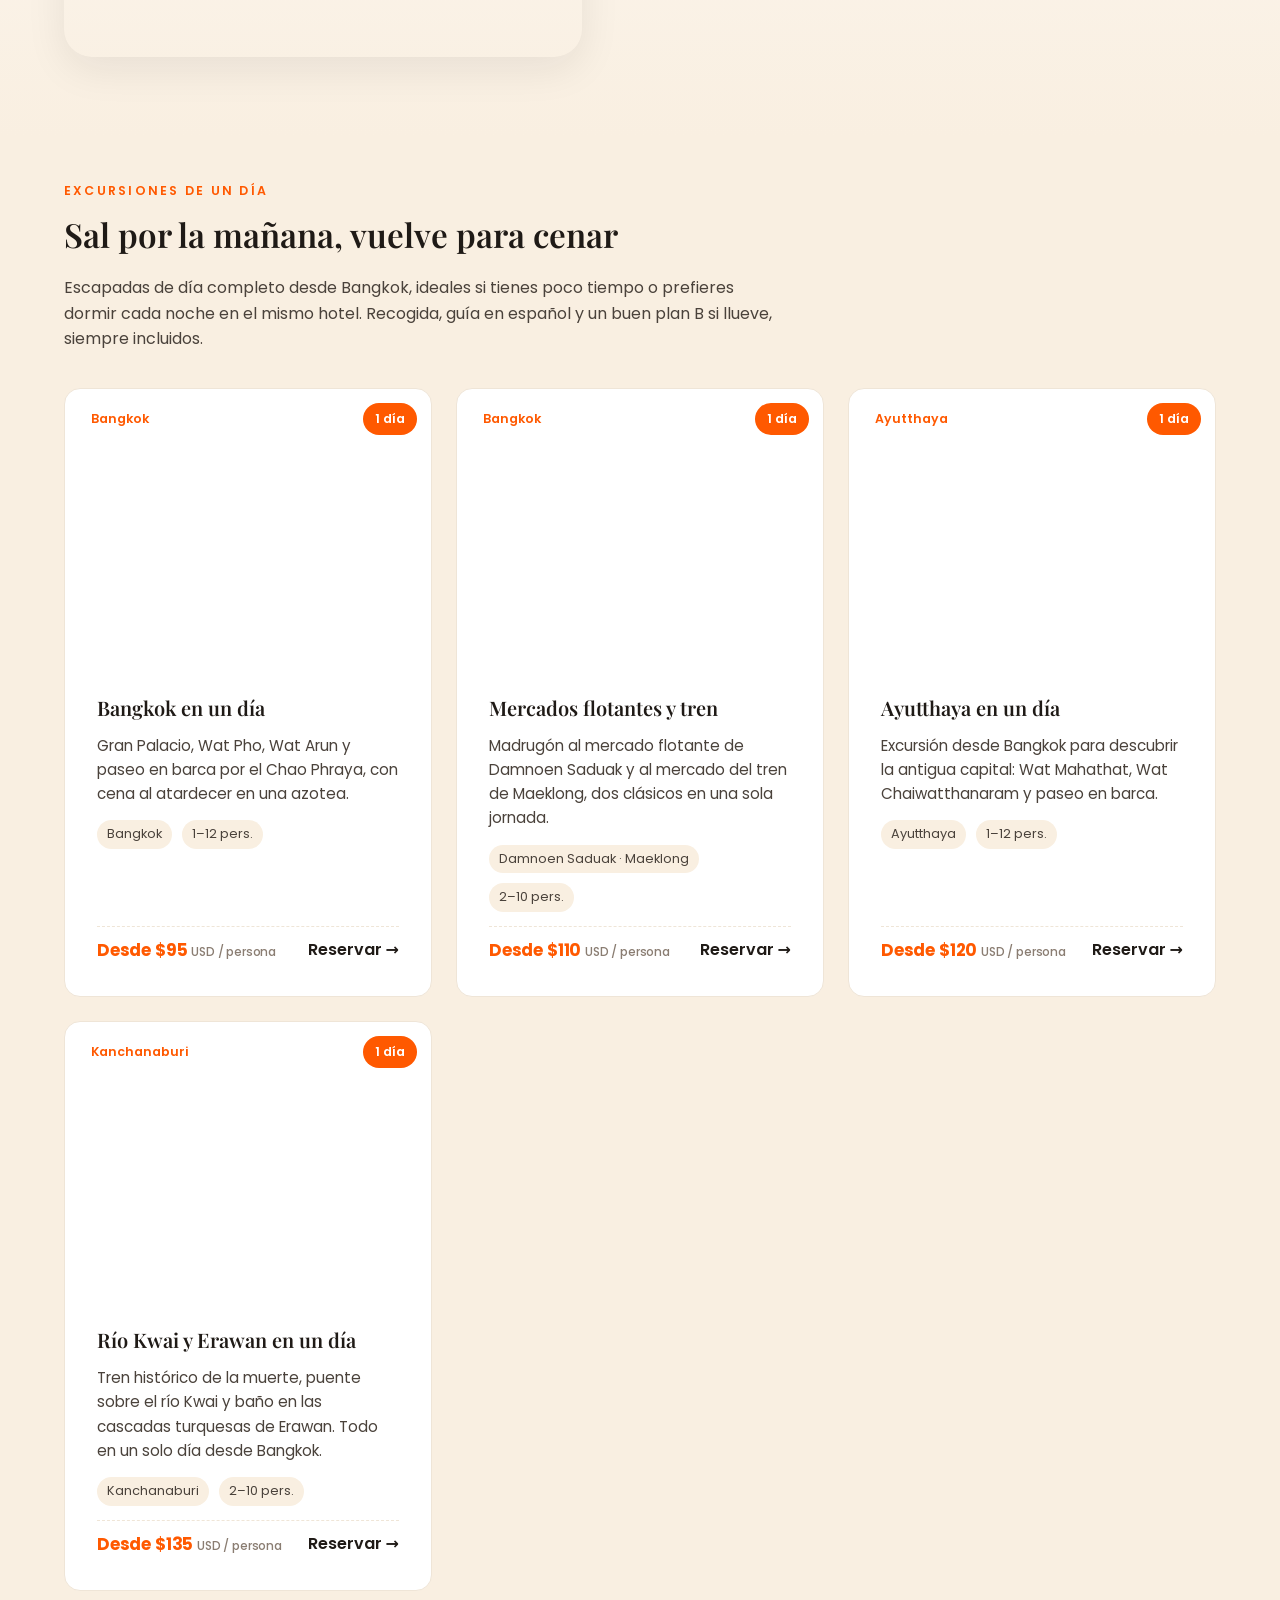
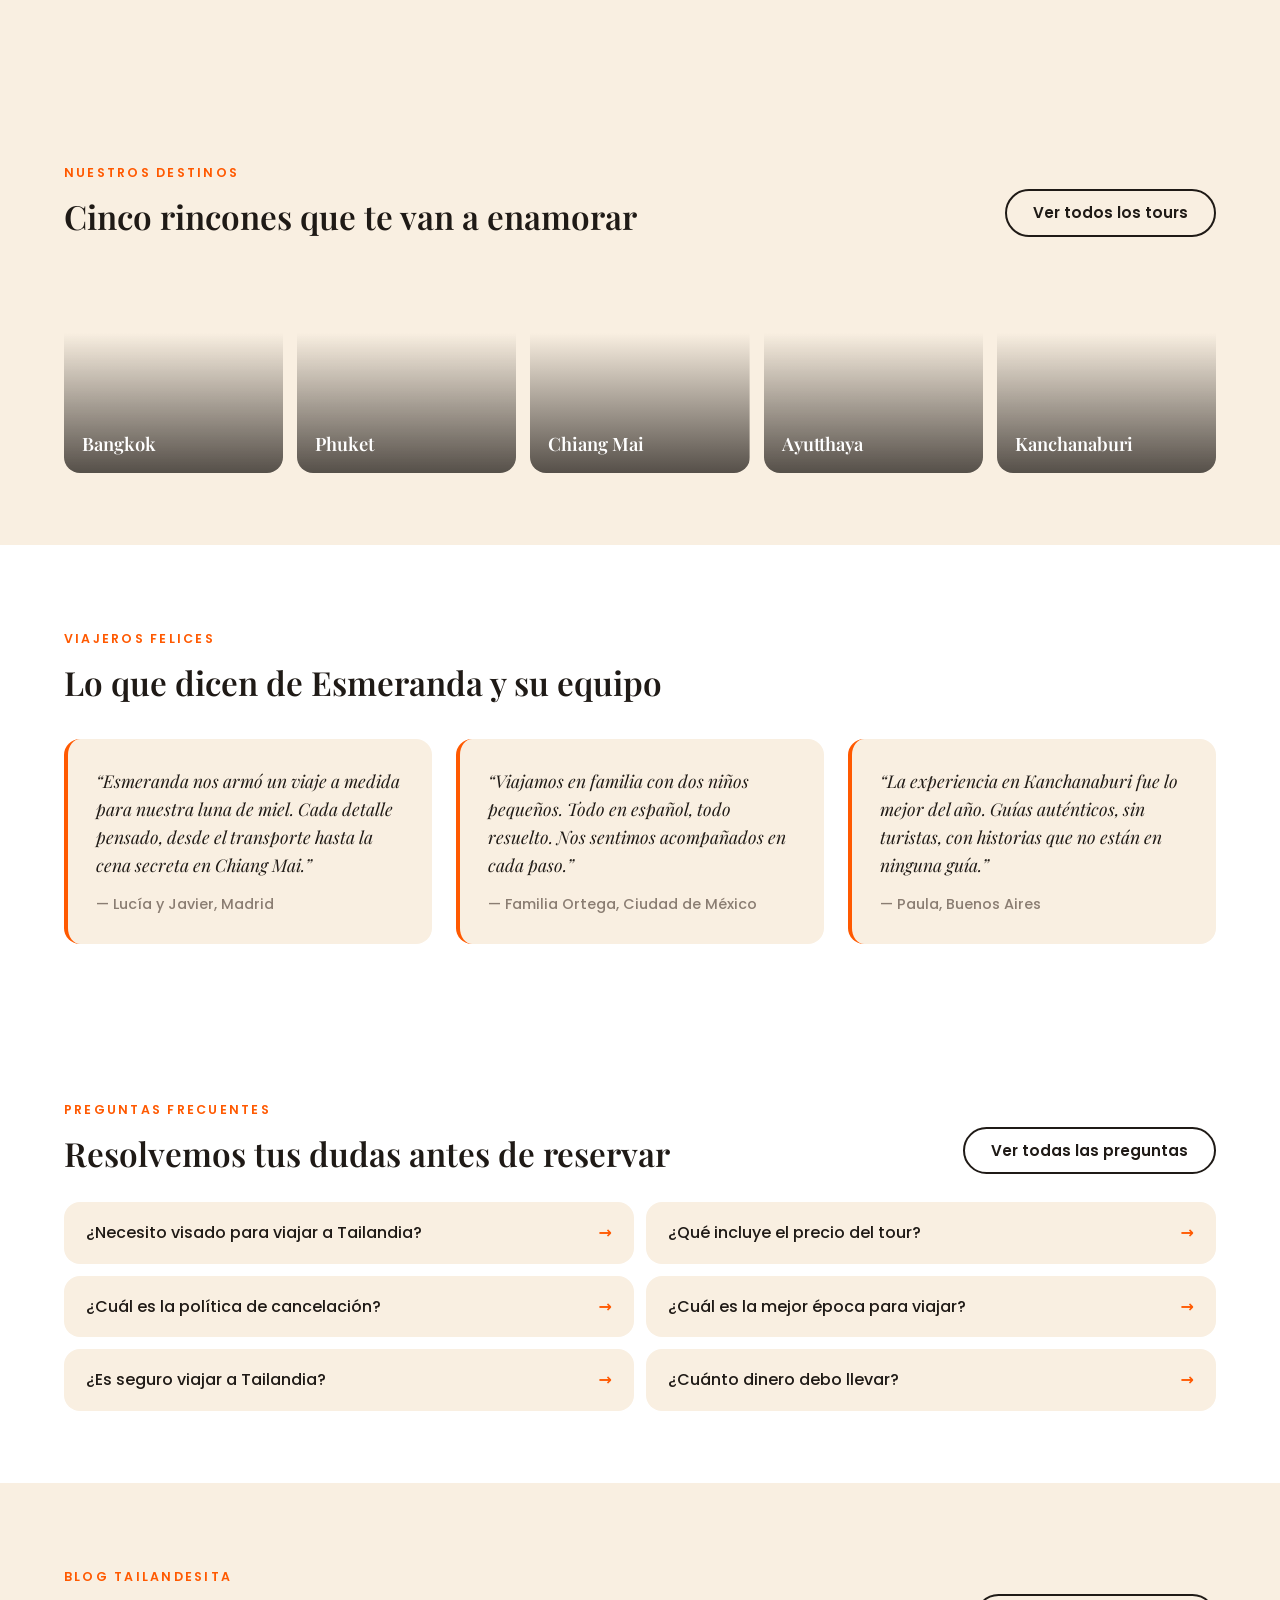
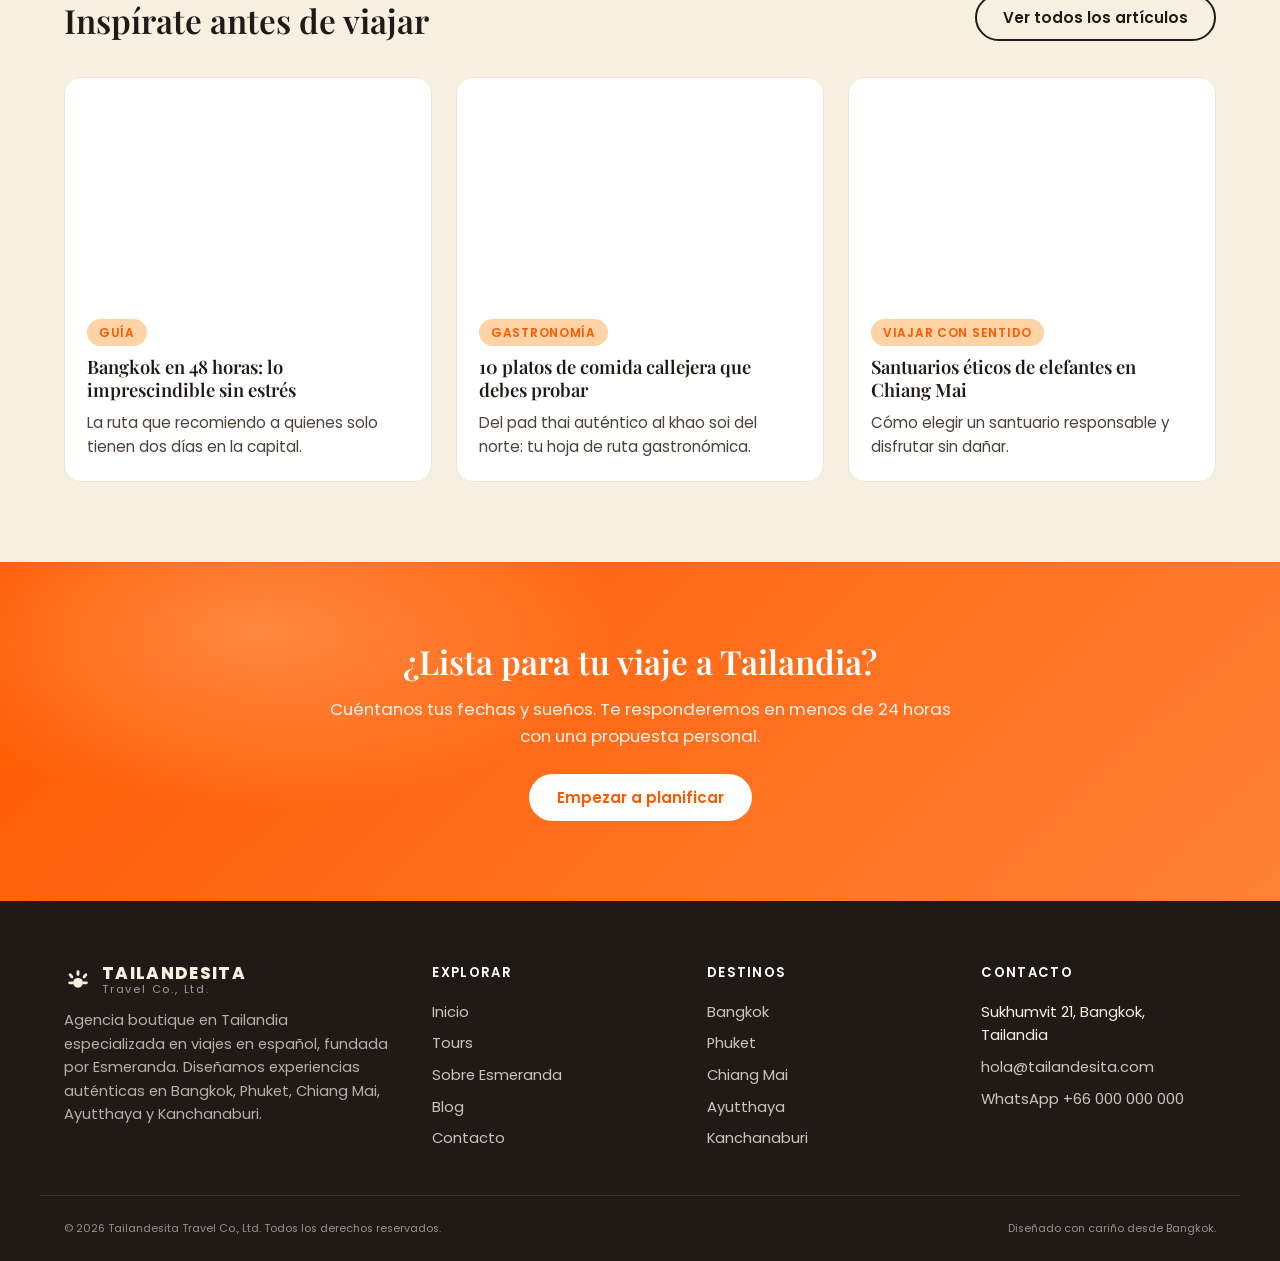
==== commit 0f452ef0: "Reframe homepage suggestions section as "1-day trips" - Update section copy: eyebrow becomes "Excurs" ====
--- a/index.html
+++ b/index.html
@@ -392,12 +392,13 @@
     <section id="buscar" class="search-section search-section-results">
       <div class="container">
         <header class="section-head">
-          <span class="eyebrow">Tours sugeridos</span>
-          <h2>Programas que pueden encajar contigo</h2>
+          <span class="eyebrow">Excursiones de un día</span>
+          <h2>Sal por la mañana, vuelve para cenar</h2>
+          <p class="section-sub">Escapadas de día completo desde Bangkok, ideales si tienes poco tiempo o prefieres dormir cada noche en el mismo hotel. Recogida, guía en español y un buen plan B si llueve, siempre incluidos.</p>
         </header>
         <div class="tours-grid" id="tours-grid"></div>
         <div class="tours-empty" id="tours-empty" hidden>
-          <p>No encontramos un tour exacto, pero Esmeranda puede diseñar uno a tu medida.</p>
+          <p>¿Buscas algo distinto a una excursión de un día? Esmeranda puede diseñar una ruta de varios días a tu medida.</p>
           <a class="btn btn-primary" href="contact.html">Pedir tour a medida</a>
         </div>
       </div>
--- a/assets/css/styles.css
+++ b/assets/css/styles.css
@@ -2370,10 +2370,14 @@
 
 /* Tour testimonials */
 .tour-testimonials {
-  display: grid;
-  grid-template-columns: repeat(3, 1fr);
+  position: relative;
+  overflow: hidden;
+  margin-top: 20px;
+}
+.testimonios-track {
+  display: flex;
   gap: 18px;
-  margin-top: 20px;
+  will-change: transform;
 }
 .tour-testimonials blockquote {
   margin: 0;
@@ -2381,6 +2385,8 @@
   padding: 22px;
   border-radius: var(--radius);
   border-top: 4px solid var(--c-orange);
+  flex: 0 0 calc((100% - 18px) / 2);
+  box-sizing: border-box;
 }
 .t-stars {
   color: var(--c-orange);
@@ -2600,7 +2606,7 @@
   }
   .gallery-item-main { grid-row: 1; grid-column: 1 / -1; }
   .tour-includes { grid-template-columns: 1fr; }
-  .tour-testimonials { grid-template-columns: 1fr; }
+  .tour-testimonials blockquote { flex: 0 0 100%; }
   .itinerary li { grid-template-columns: 70px 1fr; gap: 14px; }
   .values-grid { grid-template-columns: repeat(2, 1fr); }
   .about-grid, .contact-grid, .newsletter-inner {
@@ -2779,3 +2785,751 @@
   background: #fff;
 }
 
+
+/* ============================================================
+   Departures table v3 — info only (date · price · availability)
+   ============================================================ */
+.departures-table .dep-row {
+  grid-template-columns: 1.6fr 1fr auto;
+}
+.dep-availability {
+  justify-self: end;
+}
+.dep-availability .dep-status {
+  font-size: 0.9rem;
+  padding: 10px 16px;
+}
+
+/* ============================================================
+   Sidebar booking widget (Iceland-style: counters + date +
+   member nº + ticket summary + Ir al carrito)
+   Structured as semantic sections so it ports cleanly to
+   WordPress Elementor (each .bw-section maps to a container).
+   ============================================================ */
+.booking-widget {
+  background: #fff;
+  border-radius: var(--radius-lg);
+  border: 1px solid var(--c-line);
+  box-shadow: var(--shadow);
+  overflow: hidden;
+}
+.bw-header {
+  background: var(--c-ink);
+  color: #fff;
+  padding: 18px 22px;
+}
+.bw-header h3 {
+  margin: 0;
+  font-family: var(--font-serif);
+  font-size: 1.1rem;
+  font-weight: 600;
+  letter-spacing: -0.01em;
+  color: #fff;
+}
+.bw-body { padding: 18px 22px 20px; }
+.bw-section { padding: 12px 0; }
+.bw-section + .bw-section { border-top: 1px solid var(--c-line); }
+.bw-section-title {
+  font-family: var(--font-sans);
+  font-size: 0.92rem;
+  font-weight: 700;
+  color: var(--c-ink);
+  margin: 0 0 12px;
+  position: relative;
+  padding-bottom: 8px;
+}
+.bw-section-title::after {
+  content: "";
+  position: absolute;
+  bottom: 0; left: 0;
+  width: 28px;
+  height: 3px;
+  background: var(--c-orange);
+  border-radius: 2px;
+}
+
+/* Participant counters */
+.bw-counter-row {
+  display: flex;
+  align-items: center;
+  justify-content: space-between;
+  gap: 16px;
+  padding: 8px 0;
+}
+.bw-counter-label strong {
+  display: block;
+  font-size: 0.95rem;
+  color: var(--c-ink);
+  font-weight: 600;
+}
+.bw-counter-label small {
+  display: block;
+  font-size: 0.78rem;
+  color: var(--c-muted);
+}
+.bw-counter {
+  display: inline-flex;
+  align-items: center;
+  gap: 10px;
+}
+.bw-counter-btn {
+  width: 32px;
+  height: 32px;
+  border-radius: 999px;
+  border: 1.5px solid var(--c-orange);
+  background: #fff;
+  color: var(--c-orange);
+  font-family: inherit;
+  font-weight: 600;
+  font-size: 1.1rem;
+  line-height: 1;
+  cursor: pointer;
+  display: inline-flex;
+  align-items: center;
+  justify-content: center;
+  transition: background .15s ease, color .15s ease, opacity .15s ease;
+}
+.bw-counter-btn:hover:not(:disabled) {
+  background: var(--c-orange);
+  color: #fff;
+}
+.bw-counter-btn:disabled {
+  opacity: 0.35;
+  cursor: not-allowed;
+}
+.bw-counter-val {
+  min-width: 22px;
+  text-align: center;
+  font-weight: 700;
+  font-size: 1rem;
+  color: var(--c-ink);
+  font-variant-numeric: tabular-nums;
+}
+
+/* Date selector */
+.bw-date-list {
+  display: flex;
+  flex-direction: column;
+  gap: 8px;
+}
+.bw-date-option {
+  background: #fff;
+  border: 1.5px solid var(--c-line);
+  border-radius: 12px;
+  padding: 12px 14px;
+  text-align: left;
+  cursor: pointer;
+  display: grid;
+  grid-template-columns: 1fr auto;
+  align-items: center;
+  gap: 10px;
+  font-family: inherit;
+  transition: border-color .15s ease, background .15s ease;
+}
+.bw-date-option:hover:not(:disabled) { border-color: var(--c-orange); }
+.bw-date-option:disabled { opacity: 0.55; cursor: not-allowed; }
+.bw-date-info strong { display: block; font-size: 0.95rem; color: var(--c-ink); }
+.bw-date-info small { display: block; font-size: 0.78rem; color: var(--c-muted); margin-top: 2px; }
+.bw-date-status {
+  font-size: 0.74rem;
+  font-weight: 600;
+  padding: 5px 10px;
+  border-radius: 999px;
+  white-space: nowrap;
+}
+.bw-date-status-available { background: rgba(34, 139, 88, 0.10); color: #1f6f48; }
+.bw-date-status-last { background: rgba(255, 145, 0, 0.12); color: #a85a00; }
+.bw-date-status-full { background: rgba(102, 102, 102, 0.10); color: #555; }
+
+.bw-date-back {
+  background: var(--c-cream);
+  border: 1.5px solid var(--c-orange);
+  border-radius: 12px;
+  padding: 12px 14px;
+  text-align: left;
+  cursor: pointer;
+  display: grid;
+  grid-template-columns: auto 1fr;
+  align-items: center;
+  gap: 12px;
+  font-family: inherit;
+  width: 100%;
+}
+.bw-date-back-arrow {
+  font-size: 1.4rem;
+  font-weight: 700;
+  color: var(--c-orange);
+  line-height: 1;
+}
+.bw-date-back-label strong { display: block; font-size: 0.95rem; color: var(--c-ink); }
+.bw-date-back-label small { display: block; font-size: 0.78rem; color: var(--c-muted); margin-top: 2px; }
+.bw-date-back-link {
+  display: inline-block;
+  margin-top: 8px;
+  font-size: 0.85rem;
+  color: var(--c-orange);
+  text-decoration: none;
+}
+.bw-date-back-link:hover { text-decoration: underline; }
+
+/* Calendar (flexible-date tours) */
+.bw-calendar {
+  border: 1px solid var(--c-line);
+  border-radius: 12px;
+  padding: 12px;
+  background: #fff;
+}
+.bw-cal-nav {
+  display: grid;
+  grid-template-columns: auto 1fr auto;
+  align-items: center;
+  gap: 10px;
+  margin-bottom: 10px;
+}
+.bw-cal-nav .bw-cal-prev,
+.bw-cal-nav .bw-cal-next {
+  width: 30px;
+  height: 30px;
+  border-radius: 999px;
+  border: 1.5px solid var(--c-line);
+  background: #fff;
+  color: var(--c-ink);
+  font-family: inherit;
+  font-size: 1.15rem;
+  line-height: 1;
+  cursor: pointer;
+  display: inline-flex;
+  align-items: center;
+  justify-content: center;
+  transition: border-color .15s ease, color .15s ease;
+}
+.bw-cal-nav .bw-cal-prev:hover:not(:disabled),
+.bw-cal-nav .bw-cal-next:hover:not(:disabled) {
+  border-color: var(--c-orange);
+  color: var(--c-orange);
+}
+.bw-cal-nav .bw-cal-prev:disabled,
+.bw-cal-nav .bw-cal-next:disabled {
+  opacity: 0.35;
+  cursor: not-allowed;
+}
+.bw-cal-month {
+  text-align: center;
+  font-family: var(--font-sans);
+  font-size: 0.95rem;
+  font-weight: 700;
+  color: var(--c-ink);
+  text-transform: capitalize;
+  letter-spacing: -0.005em;
+}
+.bw-cal-weekdays {
+  display: grid;
+  grid-template-columns: repeat(7, 1fr);
+  gap: 2px;
+  padding: 6px 0 4px;
+  border-bottom: 1px solid var(--c-line);
+  margin-bottom: 6px;
+}
+.bw-cal-weekdays span {
+  text-align: center;
+  font-size: 0.72rem;
+  font-weight: 700;
+  color: var(--c-muted);
+  letter-spacing: 0.06em;
+}
+.bw-cal-grid {
+  display: grid;
+  grid-template-columns: repeat(7, 1fr);
+  gap: 2px;
+}
+.bw-cal-empty {
+  display: block;
+  aspect-ratio: 1 / 1;
+}
+.bw-cal-day {
+  aspect-ratio: 1 / 1;
+  border: 1px solid transparent;
+  background: transparent;
+  border-radius: 8px;
+  font-family: inherit;
+  font-size: 0.88rem;
+  font-weight: 500;
+  color: var(--c-ink);
+  cursor: pointer;
+  transition: background .15s ease, color .15s ease, border-color .15s ease;
+}
+.bw-cal-day:hover:not(:disabled) {
+  background: var(--c-cream);
+  border-color: var(--c-peach-light);
+}
+.bw-cal-day.is-disabled,
+.bw-cal-day:disabled {
+  color: var(--c-muted);
+  opacity: 0.35;
+  cursor: not-allowed;
+}
+.bw-cal-day.is-selected {
+  background: var(--c-orange);
+  border-color: var(--c-orange);
+  color: #fff;
+  font-weight: 700;
+}
+.bw-cal-day.is-selected:hover { background: var(--c-orange); border-color: var(--c-orange); color: #fff; }
+.bw-cal-help {
+  margin: 10px 0 0;
+  font-size: 0.78rem;
+  color: var(--c-muted);
+  text-align: center;
+}
+
+/* Member field */
+.bw-field {
+  display: flex;
+  flex-direction: column;
+  gap: 6px;
+  font-size: 0.85rem;
+  color: var(--c-ink-soft);
+  font-weight: 500;
+}
+.bw-field input {
+  font-family: inherit;
+  font-size: 0.95rem;
+  padding: 11px 13px;
+  border: 1.5px solid var(--c-line);
+  border-radius: 10px;
+  background: #fff;
+  color: var(--c-ink);
+}
+.bw-field input:focus {
+  outline: none;
+  border-color: var(--c-orange);
+  box-shadow: 0 0 0 3px rgba(255, 89, 0, 0.13);
+}
+
+/* Ticket-style booking summary */
+.bw-ticket-card {
+  display: grid;
+  grid-template-columns: 1fr;
+  background: var(--c-cream);
+  border-radius: 14px;
+  overflow: hidden;
+  position: relative;
+}
+.bw-ticket-stub {
+  padding: 14px 18px;
+  border-bottom: 1.5px dashed rgba(0,0,0,0.10);
+}
+.bw-ticket-stub h5 {
+  margin: 0 0 2px;
+  font-family: var(--font-serif);
+  font-size: 1rem;
+  font-weight: 600;
+  color: var(--c-ink);
+}
+.bw-ticket-stub p {
+  margin: 0;
+  font-size: 0.82rem;
+  color: var(--c-muted);
+}
+.bw-ticket-perf {
+  display: flex;
+  justify-content: space-between;
+  padding: 10px 18px;
+  font-size: 0.85rem;
+  color: var(--c-ink);
+  background: rgba(255, 89, 0, 0.06);
+  border-bottom: 1.5px dashed rgba(0,0,0,0.10);
+}
+.bw-ticket-date-day { font-weight: 700; }
+.bw-ticket-date-rest { color: var(--c-muted); }
+.bw-ticket-body { padding: 12px 18px 14px; }
+.bw-ticket-line {
+  display: flex;
+  justify-content: space-between;
+  padding: 4px 0;
+  font-size: 0.88rem;
+  color: var(--c-ink-soft);
+}
+.bw-ticket-line strong { font-weight: 600; color: var(--c-ink); }
+.bw-ticket-total {
+  border-top: 1px solid rgba(0,0,0,0.10);
+  margin-top: 6px;
+  padding-top: 10px;
+  font-size: 1rem;
+}
+.bw-ticket-total strong { color: var(--c-orange); font-size: 1.05rem; }
+.bw-ticket-empty {
+  font-size: 0.85rem;
+  color: var(--c-muted);
+  margin: 0;
+  padding: 6px 0;
+}
+
+/* CTA */
+.bw-cta {
+  width: 100%;
+  margin-top: 6px;
+  padding: 14px 18px;
+  display: inline-flex;
+  align-items: center;
+  justify-content: center;
+  gap: 8px;
+  font-size: 1rem;
+}
+.bw-cta:disabled {
+  opacity: 0.5;
+  cursor: not-allowed;
+  background: var(--c-orange);
+}
+.bw-cta-note {
+  margin: 8px 0 0;
+  font-size: 0.78rem;
+  color: #a85a00;
+  text-align: center;
+}
+
+/* WhatsApp pill (replaces Esmeranda agent card) */
+.whatsapp-pill {
+  display: inline-flex;
+  align-items: center;
+  gap: 12px;
+  background: #25D366;
+  color: #fff;
+  text-decoration: none;
+  padding: 14px 20px;
+  border-radius: 999px;
+  font-weight: 600;
+  font-size: 0.95rem;
+  box-shadow: 0 8px 20px rgba(37, 211, 102, 0.30);
+  transition: transform .15s ease, box-shadow .15s ease;
+  justify-content: center;
+}
+.whatsapp-pill:hover {
+  transform: translateY(-2px);
+  box-shadow: 0 12px 26px rgba(37, 211, 102, 0.40);
+  color: #fff;
+}
+.whatsapp-pill svg { flex-shrink: 0; }
+
+/* ============================================================
+   Checkout modal — WooCommerce-style multi-step flow
+   ============================================================ */
+.checkout-modal {
+  position: fixed;
+  inset: 0;
+  background: rgba(15, 12, 8, 0.55);
+  z-index: 300;
+  display: flex;
+  align-items: flex-start;
+  justify-content: center;
+  padding: 40px 16px;
+  overflow-y: auto;
+  -webkit-overflow-scrolling: touch;
+}
+.checkout-modal[hidden] { display: none; }
+.checkout-card {
+  background: #fff;
+  width: 100%;
+  max-width: 620px;
+  border-radius: 18px;
+  box-shadow: 0 30px 80px rgba(0, 0, 0, 0.35);
+  position: relative;
+  overflow: hidden;
+  display: flex;
+  flex-direction: column;
+}
+.checkout-close {
+  position: absolute;
+  top: 14px;
+  right: 14px;
+  background: rgba(0,0,0,0.05);
+  color: var(--c-ink);
+  border: 0;
+  width: 36px;
+  height: 36px;
+  border-radius: 999px;
+  cursor: pointer;
+  font-size: 1.3rem;
+  font-family: inherit;
+  z-index: 2;
+}
+.checkout-close:hover { background: rgba(0,0,0,0.10); }
+.checkout-head {
+  padding: 26px 28px 18px;
+  border-bottom: 1px solid var(--c-line);
+}
+.checkout-head h3 {
+  font-family: var(--font-serif);
+  font-size: 1.3rem;
+  margin: 0 0 18px;
+}
+.checkout-progress {
+  list-style: none;
+  display: grid;
+  grid-template-columns: repeat(3, 1fr);
+  gap: 8px;
+  padding: 0;
+  margin: 0;
+}
+.cp-step {
+  display: flex;
+  flex-direction: column;
+  align-items: center;
+  gap: 6px;
+  position: relative;
+  color: var(--c-muted);
+}
+.cp-step span {
+  width: 26px;
+  height: 26px;
+  border-radius: 999px;
+  background: var(--c-cream);
+  display: inline-flex;
+  align-items: center;
+  justify-content: center;
+  font-weight: 700;
+  font-size: 0.82rem;
+  color: var(--c-muted);
+}
+.cp-step small {
+  font-size: 0.72rem;
+  letter-spacing: 0.06em;
+  text-transform: uppercase;
+}
+.cp-step.is-active { color: var(--c-ink); }
+.cp-step.is-active span { background: var(--c-orange); color: #fff; }
+.cp-step.is-done { color: var(--c-ink); }
+.cp-step.is-done span { background: #2aaf6c; color: #fff; }
+.cp-step:not(:last-child)::after {
+  content: "";
+  position: absolute;
+  top: 13px;
+  left: calc(50% + 16px);
+  right: calc(-50% + 16px);
+  height: 2px;
+  background: var(--c-cream);
+  z-index: -1;
+}
+.cp-step.is-done:not(:last-child)::after { background: #2aaf6c; }
+
+.checkout-body { padding: 22px 28px 26px; }
+.co-step-title {
+  font-family: var(--font-serif);
+  font-size: 1.15rem;
+  margin: 0 0 6px;
+  color: var(--c-ink);
+}
+.co-step-sub {
+  margin: 0 0 18px;
+  color: var(--c-muted);
+  font-size: 0.92rem;
+  line-height: 1.5;
+}
+
+.co-dep-list {
+  display: flex;
+  flex-direction: column;
+  gap: 8px;
+  margin: 0 0 16px;
+}
+.co-dep-option {
+  display: grid;
+  grid-template-columns: auto 1fr auto;
+  align-items: center;
+  gap: 14px;
+  padding: 14px 16px;
+  border: 1.5px solid var(--c-line);
+  border-radius: 12px;
+  cursor: pointer;
+  transition: border-color .15s ease, background .15s ease;
+}
+.co-dep-option:hover:not(.is-disabled) { border-color: var(--c-orange); }
+.co-dep-option.is-checked {
+  border-color: var(--c-orange);
+  background: rgba(255, 89, 0, 0.04);
+}
+.co-dep-option.is-disabled { opacity: 0.55; cursor: not-allowed; }
+.co-dep-option input { display: none; }
+.co-dep-radio {
+  width: 18px;
+  height: 18px;
+  border: 2px solid var(--c-muted);
+  border-radius: 999px;
+  position: relative;
+}
+.co-dep-option.is-checked .co-dep-radio { border-color: var(--c-orange); }
+.co-dep-option.is-checked .co-dep-radio::after {
+  content: "";
+  width: 8px;
+  height: 8px;
+  background: var(--c-orange);
+  border-radius: 999px;
+  position: absolute;
+  top: 3px;
+  left: 3px;
+}
+.co-dep-info strong { display: block; font-size: 0.95rem; color: var(--c-ink); }
+.co-dep-info .co-dep-meta { display: block; font-size: 0.8rem; color: var(--c-muted); margin-top: 2px; }
+
+.co-field {
+  display: flex;
+  flex-direction: column;
+  gap: 6px;
+  margin: 0 0 14px;
+  font-size: 0.85rem;
+  color: var(--c-ink-soft);
+  font-weight: 500;
+}
+.co-field input,
+.co-field textarea,
+.co-field select {
+  font-family: inherit;
+  font-size: 0.95rem;
+  padding: 11px 13px;
+  border: 1.5px solid var(--c-line);
+  border-radius: 10px;
+  background: #fff;
+  color: var(--c-ink);
+}
+.co-field input:focus,
+.co-field textarea:focus,
+.co-field select:focus {
+  outline: none;
+  border-color: var(--c-orange);
+  box-shadow: 0 0 0 3px rgba(255, 89, 0, 0.13);
+}
+.co-field [aria-invalid="true"] { border-color: #d33b3b; box-shadow: 0 0 0 3px rgba(211, 59, 59, 0.13); }
+.co-row {
+  display: grid;
+  grid-template-columns: 1fr 1fr;
+  gap: 12px;
+  margin: 0 0 0;
+}
+.co-row .co-field { margin-bottom: 14px; }
+
+.co-order {
+  background: var(--c-cream);
+  border-radius: 12px;
+  padding: 16px 18px;
+  margin: 0 0 18px;
+}
+.co-order-line {
+  display: flex;
+  justify-content: space-between;
+  align-items: center;
+  padding: 6px 0;
+  font-size: 0.93rem;
+}
+.co-order-line strong { font-weight: 600; color: var(--c-ink); }
+.co-order-meta { font-size: 0.8rem; color: var(--c-muted); margin: -4px 0 8px; }
+.co-order-total {
+  border-top: 1px dashed rgba(0,0,0,0.15);
+  margin-top: 6px;
+  padding-top: 12px;
+  font-size: 1rem;
+}
+.co-order-total strong { color: var(--c-orange); font-size: 1.1rem; }
+.co-order-fine { font-size: 0.78rem; color: var(--c-muted); margin: 8px 0 0; }
+.co-order-receipt { background: rgba(42, 175, 108, 0.08); }
+
+.co-pay {
+  border: 0;
+  padding: 0;
+  margin: 0 0 16px;
+}
+.co-pay legend {
+  font-weight: 600;
+  font-size: 0.92rem;
+  color: var(--c-ink);
+  margin: 0 0 10px;
+}
+.co-pay-option {
+  display: grid;
+  grid-template-columns: auto auto 1fr;
+  align-items: center;
+  gap: 14px;
+  padding: 14px 16px;
+  border: 1.5px solid var(--c-line);
+  border-radius: 12px;
+  cursor: pointer;
+  margin: 0 0 10px;
+}
+.co-pay-option.is-checked {
+  border-color: var(--c-orange);
+  background: rgba(255, 89, 0, 0.04);
+}
+.co-pay-option input { display: none; }
+.co-pay-radio {
+  width: 18px;
+  height: 18px;
+  border: 2px solid var(--c-muted);
+  border-radius: 999px;
+  position: relative;
+}
+.co-pay-option.is-checked .co-pay-radio { border-color: var(--c-orange); }
+.co-pay-option.is-checked .co-pay-radio::after {
+  content: "";
+  width: 8px;
+  height: 8px;
+  background: var(--c-orange);
+  border-radius: 999px;
+  position: absolute;
+  top: 3px;
+  left: 3px;
+}
+.co-pay-option strong { display: block; font-size: 0.95rem; color: var(--c-ink); }
+.co-pay-option small { display: block; font-size: 0.82rem; color: var(--c-muted); margin-top: 2px; }
+
+.co-terms {
+  display: flex;
+  align-items: flex-start;
+  gap: 10px;
+  font-size: 0.88rem;
+  color: var(--c-ink-soft);
+  margin: 0 0 18px;
+  line-height: 1.5;
+}
+.co-terms input { margin-top: 3px; }
+.co-terms a { color: var(--c-orange); text-decoration: underline; }
+.co-terms.is-error { color: #c33; }
+
+.co-controls {
+  display: flex;
+  justify-content: space-between;
+  align-items: center;
+  gap: 12px;
+  margin: 6px 0 0;
+}
+.co-controls .btn-ghost { color: var(--c-muted); }
+.co-controls .btn-primary { padding: 12px 22px; }
+
+.co-step-success {
+  text-align: center;
+  padding: 12px 0 6px;
+}
+.co-success-ico {
+  width: 56px;
+  height: 56px;
+  border-radius: 999px;
+  background: #2aaf6c;
+  color: #fff;
+  font-size: 1.8rem;
+  display: inline-flex;
+  align-items: center;
+  justify-content: center;
+  margin: 0 auto 14px;
+}
+.co-step-success .co-step-title { text-align: center; }
+.co-step-success .co-step-sub { text-align: center; }
+.co-step-success .co-controls { justify-content: center; }
+.co-fine { font-size: 0.85rem; color: var(--c-muted); margin: 12px 0 16px; text-align: center; }
+
+@media (max-width: 720px) {
+  .checkout-card { max-width: 100%; border-radius: 14px; }
+  .checkout-head, .checkout-body { padding-left: 20px; padding-right: 20px; }
+  .co-row { grid-template-columns: 1fr; }
+  .co-dep-option { grid-template-columns: auto 1fr; }
+  .co-dep-option .dep-status { grid-column: 1 / -1; justify-self: start; }
+  .departures-table .dep-row { grid-template-columns: 1fr; gap: 10px; }
+  .dep-availability { justify-self: start; }
+}
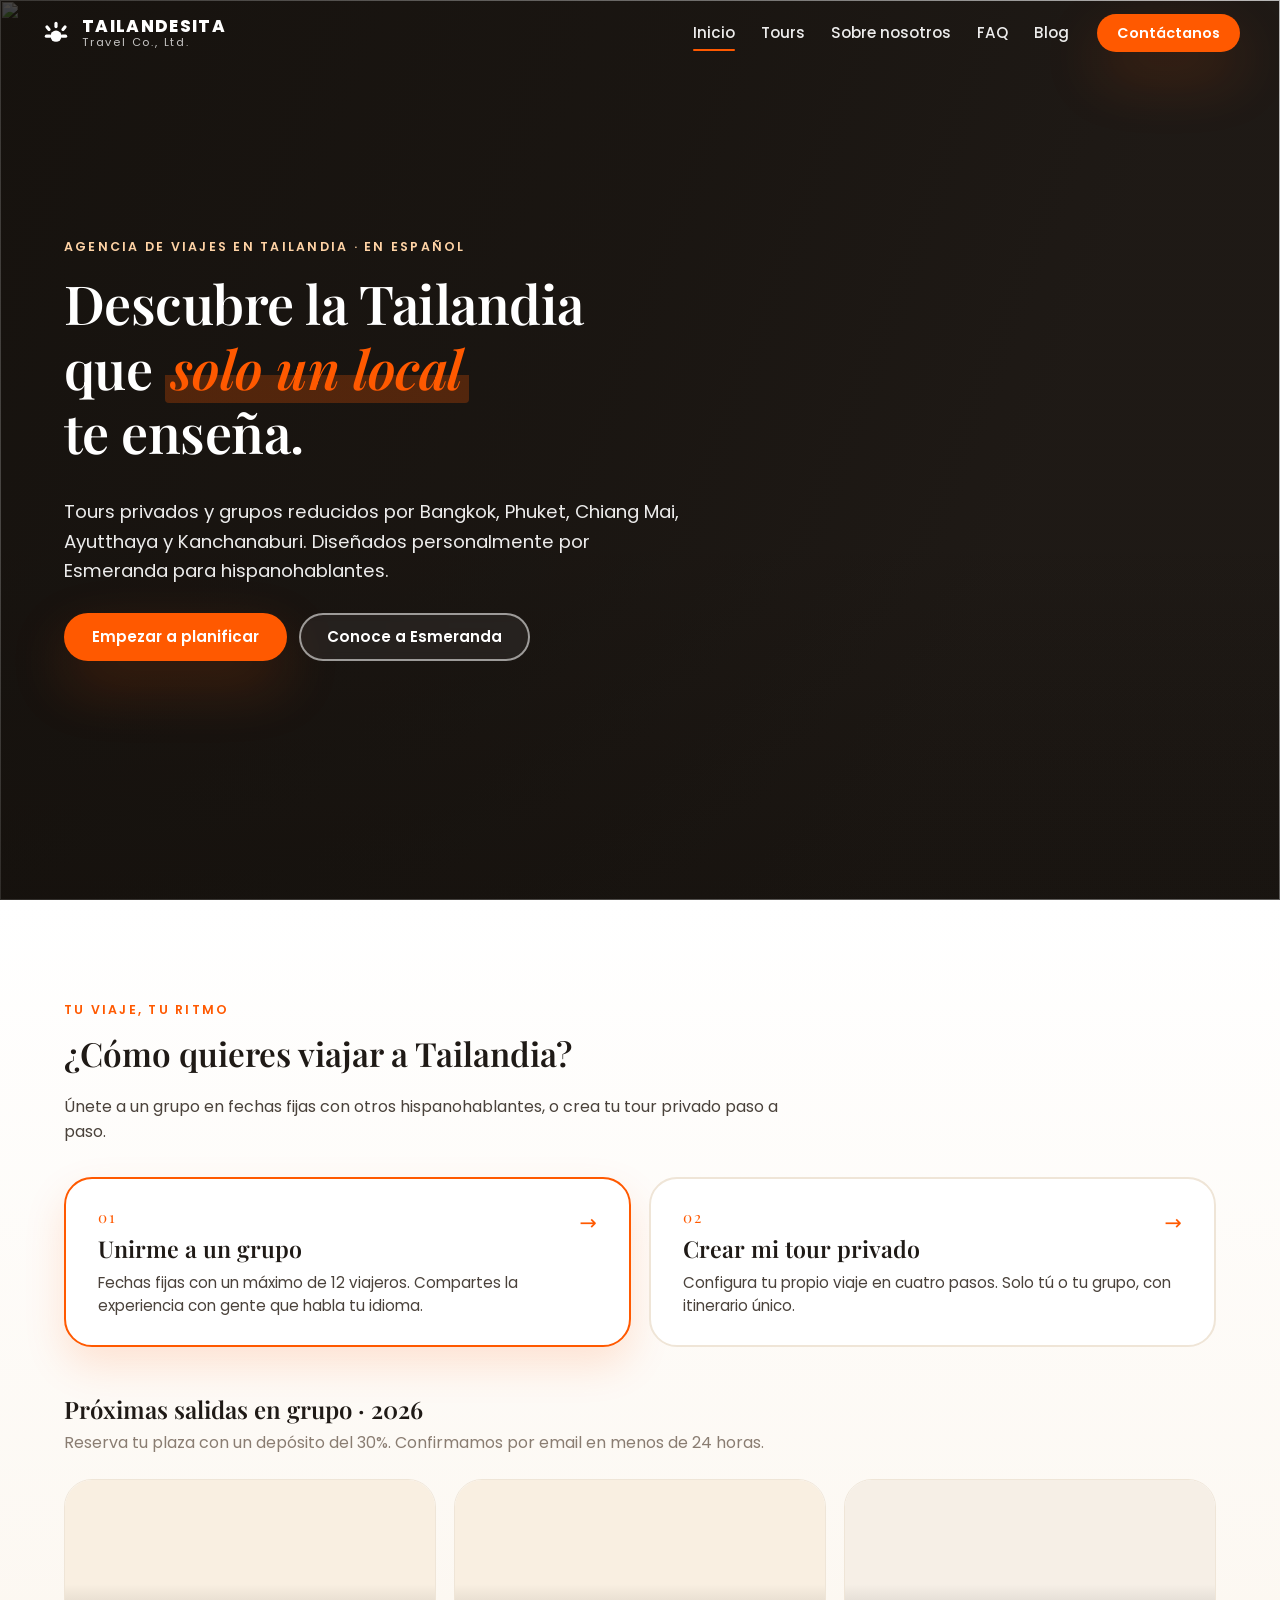
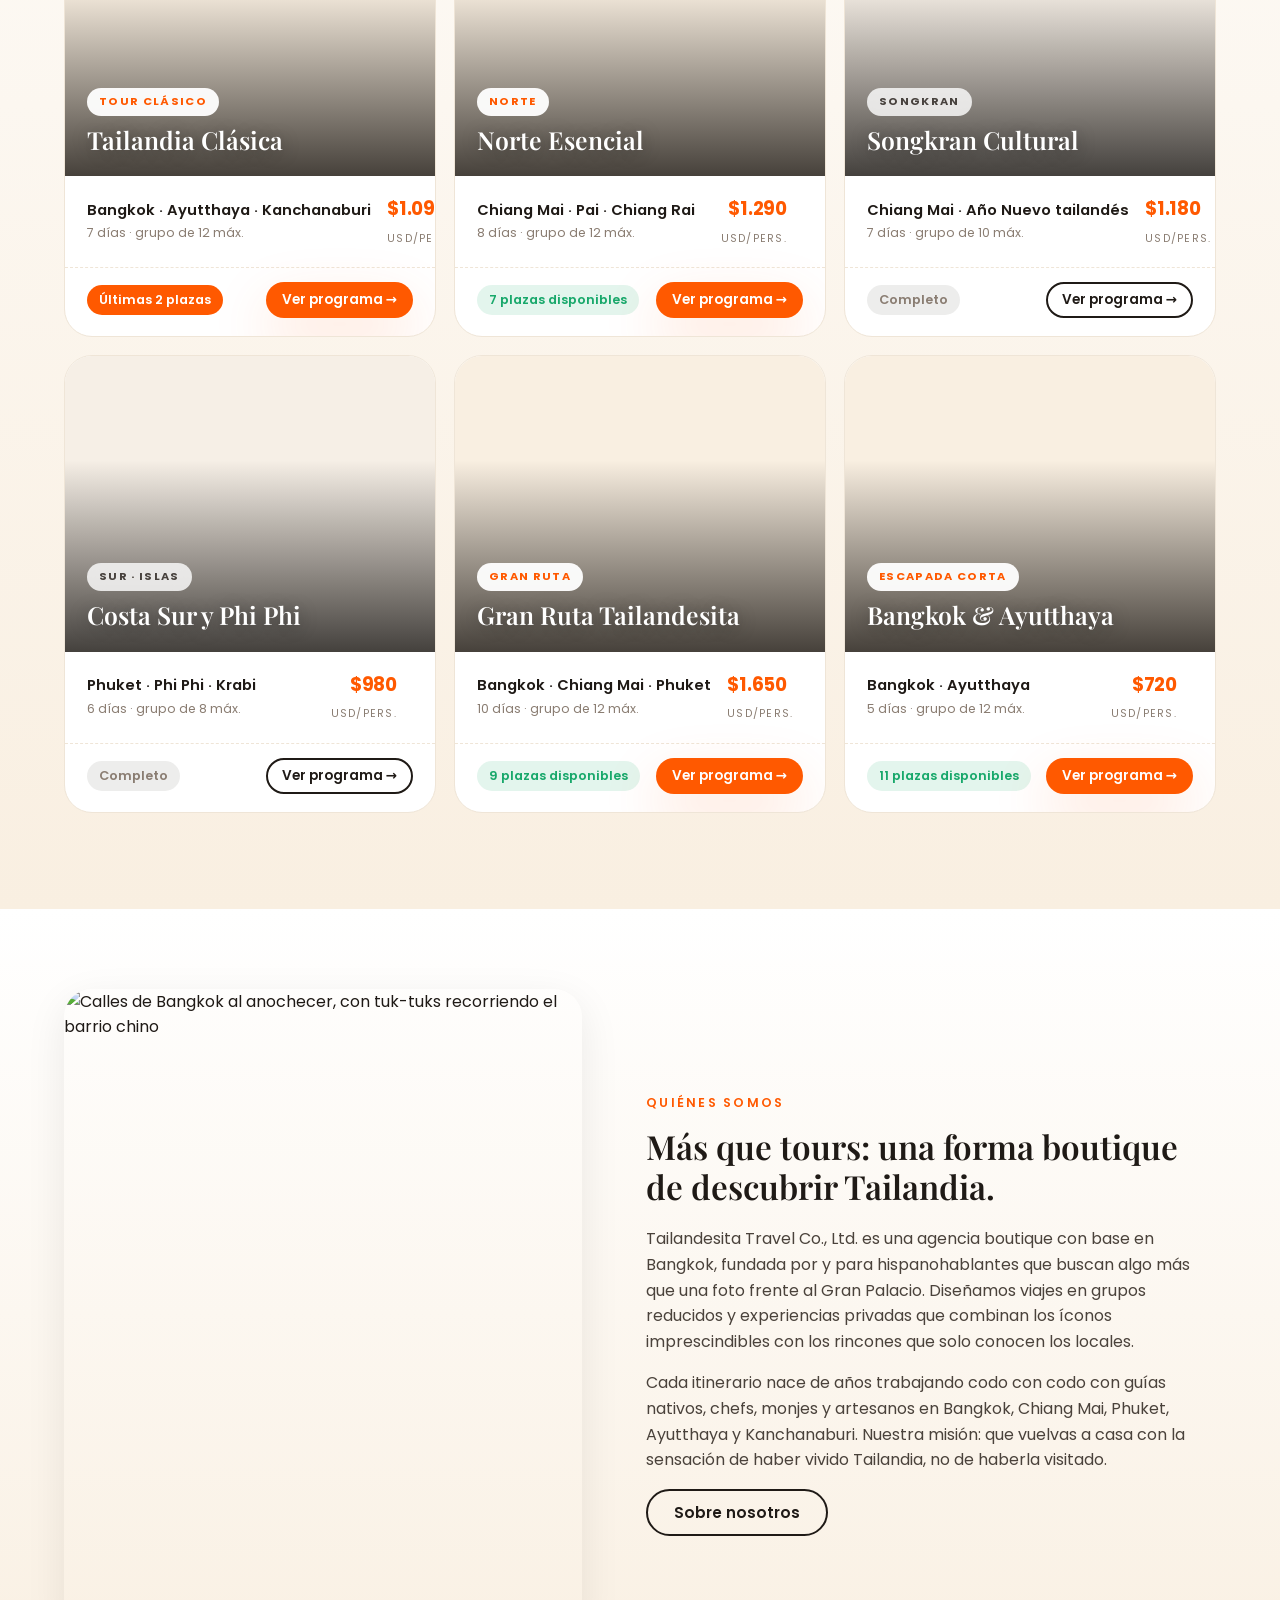
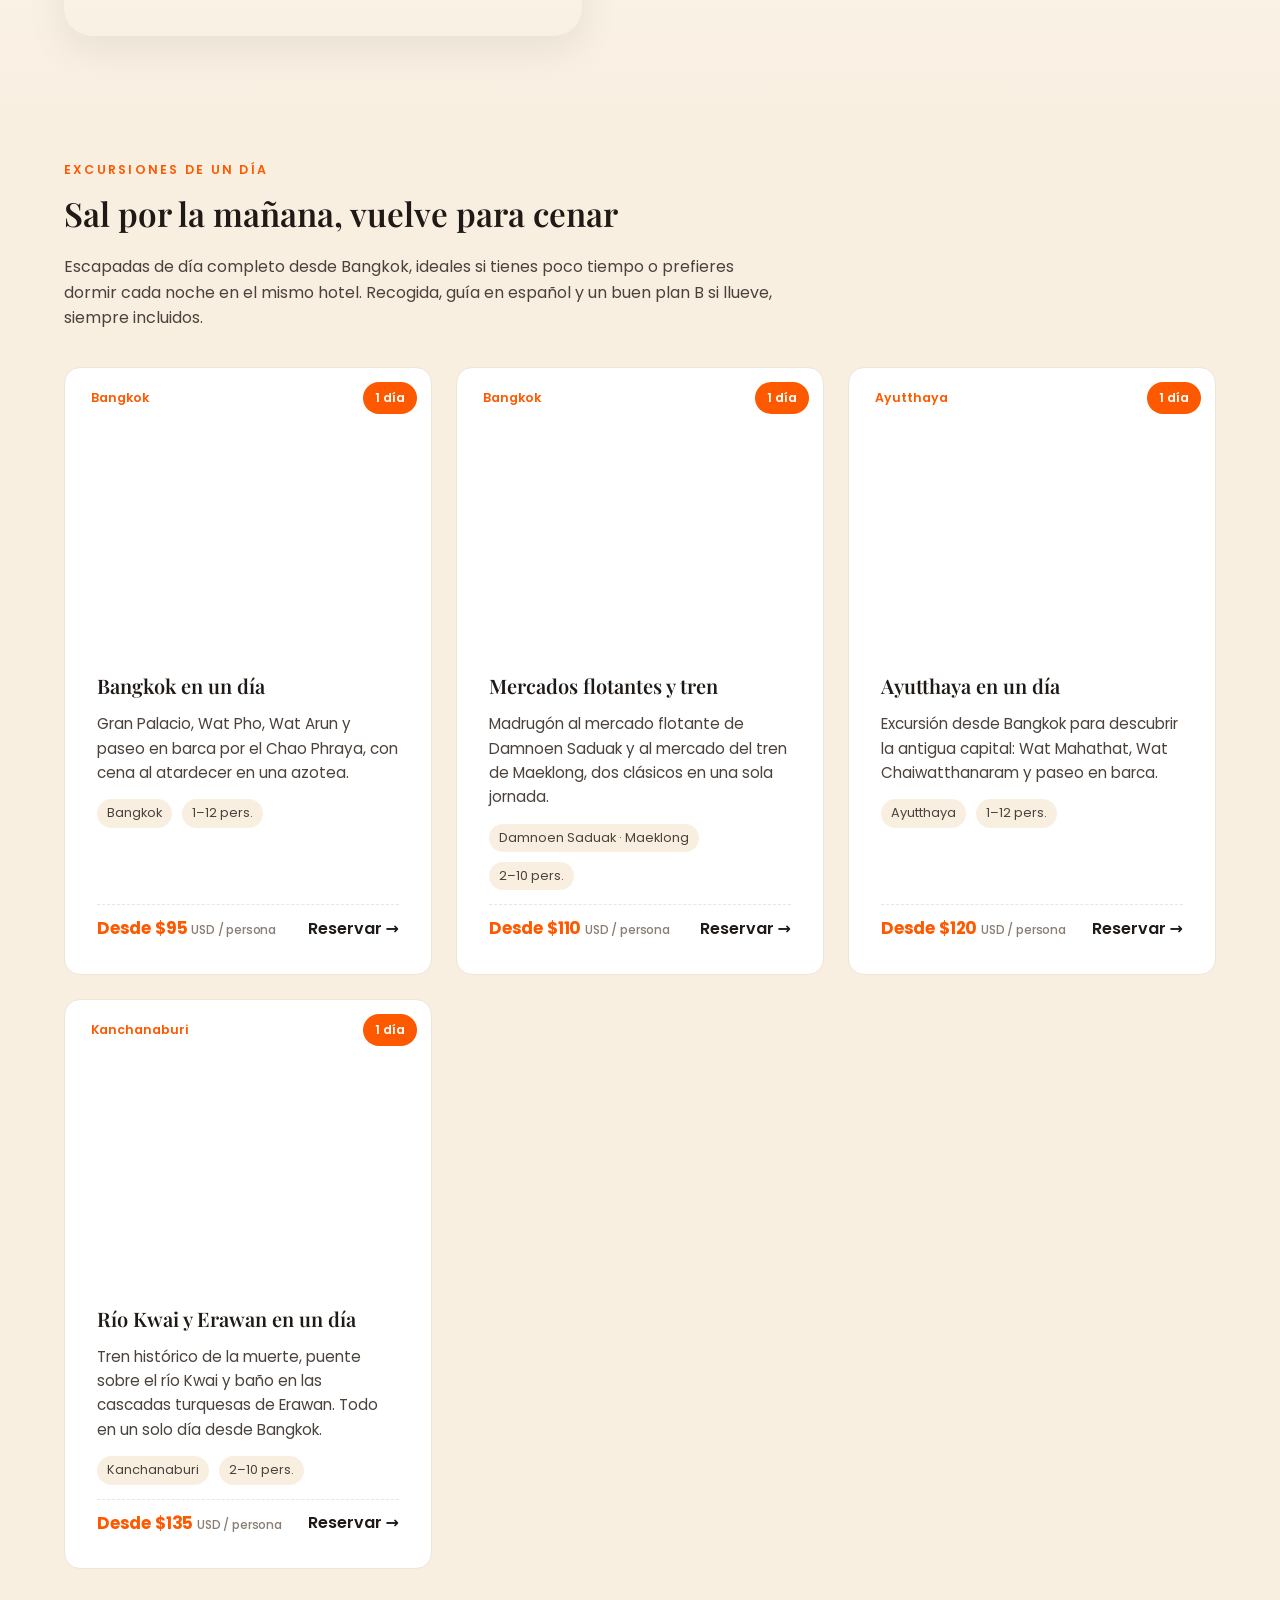
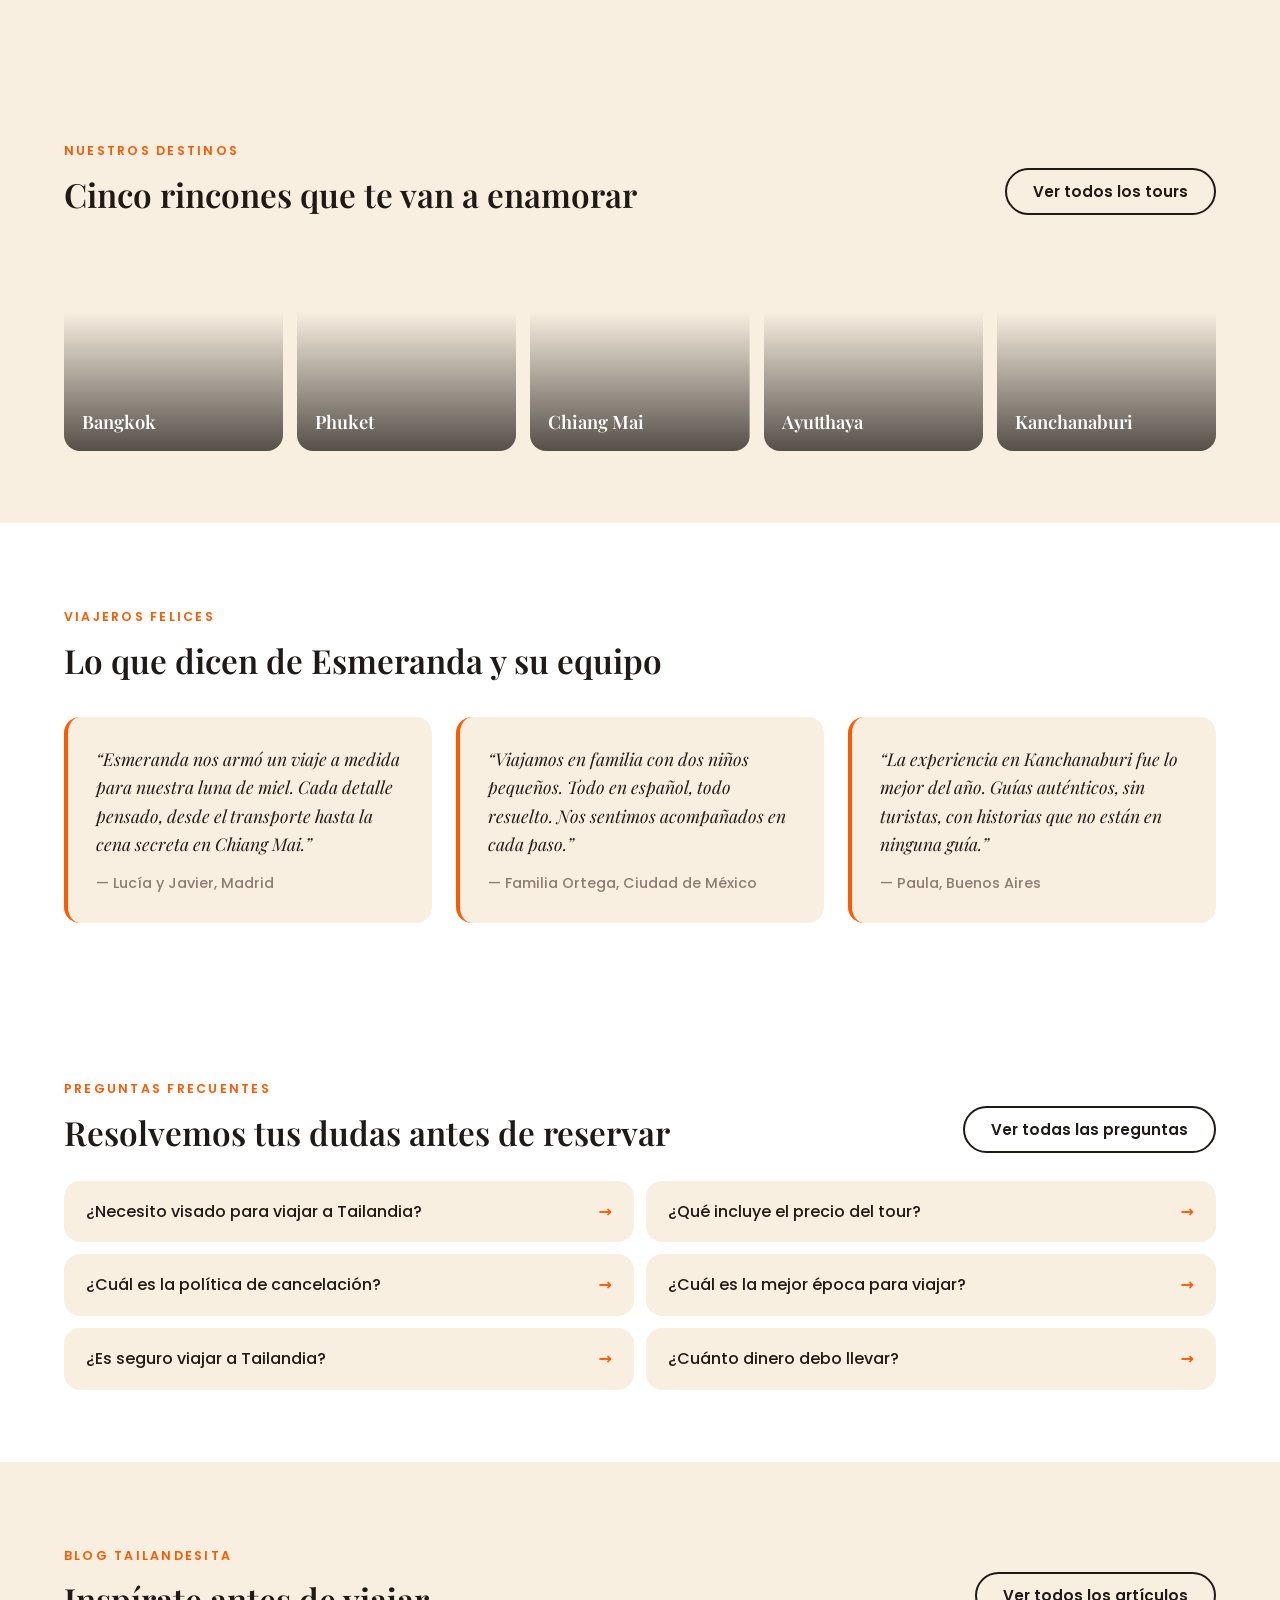
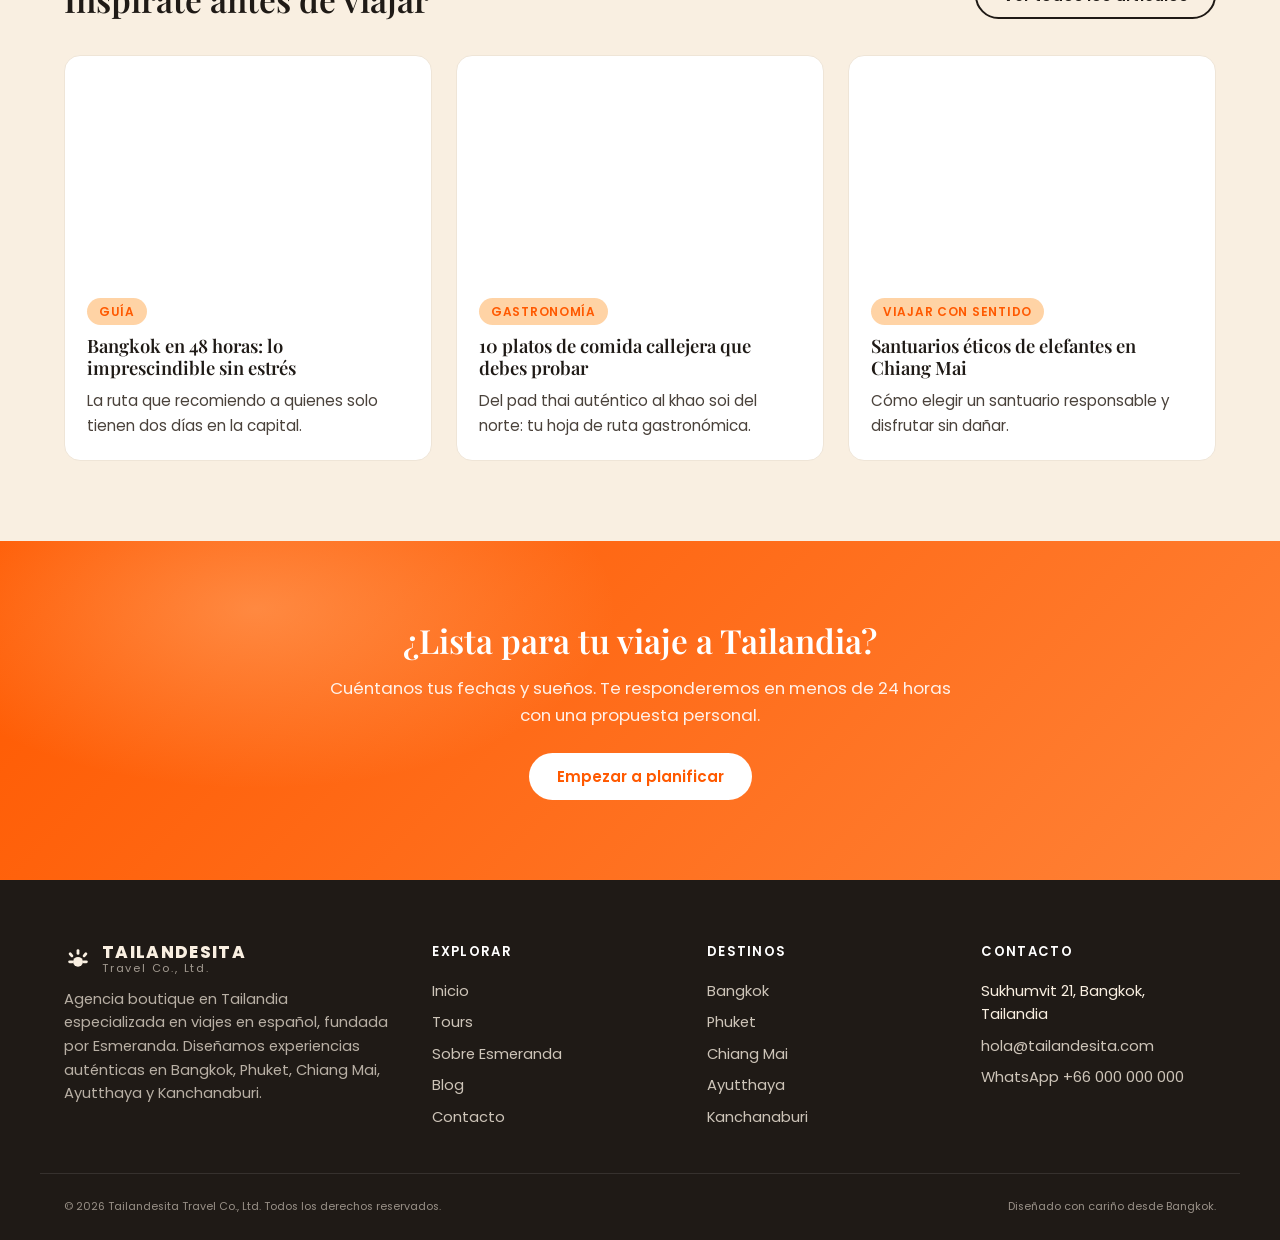
==== commit 47e12b39: "Remove the date block from homepage group tour cards The date badge (MAR 15 DOM, ABR 5 DOM, etc.) is" ====
--- a/index.html
+++ b/index.html
@@ -95,11 +95,6 @@
                 </div>
               </div>
               <div class="group-card-foot">
-                <div class="group-date-block">
-                  <span class="month">MAR</span>
-                  <span class="day">15</span>
-                  <span class="weekday">DOM</span>
-                </div>
                 <div class="group-info">
                   <strong>Bangkok · Ayutthaya · Kanchanaburi</strong>
                   <span>7 días · grupo de 12 máx.</span>
@@ -123,11 +118,6 @@
                 </div>
               </div>
               <div class="group-card-foot">
-                <div class="group-date-block">
-                  <span class="month">ABR</span>
-                  <span class="day">5</span>
-                  <span class="weekday">DOM</span>
-                </div>
                 <div class="group-info">
                   <strong>Chiang Mai · Pai · Chiang Rai</strong>
                   <span>8 días · grupo de 12 máx.</span>
@@ -151,11 +141,6 @@
                 </div>
               </div>
               <div class="group-card-foot">
-                <div class="group-date-block">
-                  <span class="month">ABR</span>
-                  <span class="day">13</span>
-                  <span class="weekday">LUN</span>
-                </div>
                 <div class="group-info">
                   <strong>Chiang Mai · Año Nuevo tailandés</strong>
                   <span>7 días · grupo de 10 máx.</span>
@@ -179,11 +164,6 @@
                 </div>
               </div>
               <div class="group-card-foot">
-                <div class="group-date-block">
-                  <span class="month">MAY</span>
-                  <span class="day">10</span>
-                  <span class="weekday">DOM</span>
-                </div>
                 <div class="group-info">
                   <strong>Phuket · Phi Phi · Krabi</strong>
                   <span>6 días · grupo de 8 máx.</span>
@@ -207,11 +187,6 @@
                 </div>
               </div>
               <div class="group-card-foot">
-                <div class="group-date-block">
-                  <span class="month">JUN</span>
-                  <span class="day">1</span>
-                  <span class="weekday">LUN</span>
-                </div>
                 <div class="group-info">
                   <strong>Bangkok · Chiang Mai · Phuket</strong>
                   <span>10 días · grupo de 12 máx.</span>
@@ -235,11 +210,6 @@
                 </div>
               </div>
               <div class="group-card-foot">
-                <div class="group-date-block">
-                  <span class="month">JUL</span>
-                  <span class="day">18</span>
-                  <span class="weekday">SÁB</span>
-                </div>
                 <div class="group-info">
                   <strong>Bangkok · Ayutthaya</strong>
                   <span>5 días · grupo de 12 máx.</span>
--- a/assets/css/styles.css
+++ b/assets/css/styles.css
@@ -2565,6 +2565,159 @@
   font-size: 0.85rem;
   letter-spacing: 0.08em;
 }
+
+/* ============================================================
+   About page — redesigned multi-section layout
+   ============================================================ */
+
+.about-hero-centered { text-align: center; padding-bottom: 40px; }
+.about-hero-centered .container > * { margin-left: auto; margin-right: auto; }
+.about-hero-centered h1 { margin-left: auto; margin-right: auto; }
+.about-hero-centered p { margin-left: auto; margin-right: auto; }
+
+.about-collage { padding: 20px 0 60px; background: #fff; }
+.collage-grid {
+  display: grid;
+  grid-template-columns: repeat(4, 1fr);
+  gap: 18px;
+  align-items: start;
+}
+.collage-item {
+  margin: 0;
+  border-radius: var(--radius);
+  overflow: hidden;
+  box-shadow: var(--shadow-sm);
+  aspect-ratio: 3/4;
+}
+.collage-item img {
+  width: 100%;
+  height: 100%;
+  object-fit: cover;
+  display: block;
+  transition: transform .4s ease;
+}
+.collage-item:hover img { transform: scale(1.04); }
+.collage-item-1 { transform: translateY(0); }
+.collage-item-2 { transform: translateY(24px); }
+.collage-item-3 { transform: translateY(0); }
+.collage-item-4 { transform: translateY(24px); }
+
+.about-intro { padding: 80px 0; background: #fff; }
+.about-intro-title {
+  font-family: var(--font-serif);
+  font-size: clamp(1.8rem, 3.4vw, 2.6rem);
+  line-height: 1.2;
+  margin: 0 0 36px;
+  max-width: 820px;
+}
+.about-intro-cols {
+  display: grid;
+  grid-template-columns: 1fr 1fr;
+  gap: 48px;
+}
+.about-intro-cols p {
+  margin: 0;
+  color: var(--c-ink-soft);
+  font-size: 1rem;
+  line-height: 1.75;
+}
+
+.about-feature { padding: 80px 0; background: var(--c-cream); }
+.about-feature-grid {
+  display: grid;
+  grid-template-columns: 1fr 1.1fr;
+  gap: 64px;
+  align-items: center;
+}
+.about-feature-media {
+  position: relative;
+  border-radius: var(--radius-lg);
+  overflow: hidden;
+  box-shadow: var(--shadow);
+  aspect-ratio: 4/5;
+}
+.about-feature-media img {
+  width: 100%;
+  height: 100%;
+  object-fit: cover;
+  display: block;
+}
+.about-feature-card {
+  position: absolute;
+  left: 20px;
+  bottom: 20px;
+  background: #fff;
+  padding: 16px 20px;
+  border-radius: var(--radius);
+  box-shadow: var(--shadow-sm);
+  display: flex;
+  flex-direction: column;
+  gap: 2px;
+  max-width: 70%;
+}
+.about-feature-card strong {
+  font-family: var(--font-serif);
+  font-weight: 600;
+  color: var(--c-ink);
+  font-size: 1rem;
+  line-height: 1.3;
+}
+.about-feature-card small { color: var(--c-muted); font-size: 0.82rem; }
+.about-feature-copy h2 { margin: 0 0 18px; }
+.about-feature-copy > p { color: var(--c-ink-soft); margin: 0 0 24px; }
+.about-feature-quote {
+  margin: 0;
+  padding: 18px 22px;
+  border-left: 4px solid var(--c-orange);
+  background: #fff;
+  border-radius: 0 var(--radius) var(--radius) 0;
+}
+.about-feature-quote p {
+  margin: 0;
+  font-family: var(--font-serif);
+  font-style: italic;
+  color: var(--c-ink);
+  font-size: 1.05rem;
+  line-height: 1.55;
+}
+
+.about-pillars { background: #fff; }
+.section-head-center {
+  margin-left: auto;
+  margin-right: auto;
+  text-align: center;
+}
+.section-head-center .eyebrow { display: inline-block; }
+.pillar-grid {
+  display: grid;
+  grid-template-columns: repeat(4, 1fr);
+  gap: 22px;
+}
+.pillar-card {
+  background: #fff;
+  border: 1px solid var(--c-line);
+  border-radius: var(--radius);
+  padding: 32px 24px;
+  text-align: center;
+  transition: transform .2s ease, box-shadow .2s ease;
+}
+.pillar-card:hover {
+  transform: translateY(-4px);
+  box-shadow: var(--shadow);
+}
+.pillar-icon {
+  display: inline-flex;
+  align-items: center;
+  justify-content: center;
+  width: 56px;
+  height: 56px;
+  border-radius: 50%;
+  background: var(--c-peach-light);
+  color: var(--c-orange);
+  margin-bottom: 16px;
+}
+.pillar-card h3 { font-size: 1.1rem; margin: 0 0 8px; }
+.pillar-card p { margin: 0; font-size: 0.92rem; color: var(--c-ink-soft); }
 
 /* ------------ Responsive ------------ */
 @media (max-width: 960px) {
@@ -2614,6 +2767,11 @@
     gap: 36px;
   }
   .footer-grid { grid-template-columns: 1fr 1fr; }
+  .collage-grid { grid-template-columns: repeat(2, 1fr); gap: 16px; }
+  .collage-item { transform: none !important; }
+  .about-intro-cols { grid-template-columns: 1fr; gap: 24px; }
+  .about-feature-grid { grid-template-columns: 1fr; gap: 40px; }
+  .pillar-grid { grid-template-columns: repeat(2, 1fr); }
 }
 
 @media (max-width: 640px) {
@@ -2650,6 +2808,8 @@
   .dest-grid { grid-template-columns: 1fr; }
   .dest-card.wide { grid-column: auto; }
   .values-grid { grid-template-columns: 1fr; }
+  .pillar-grid { grid-template-columns: 1fr; }
+  .collage-grid { grid-template-columns: 1fr; }
   .footer-grid { grid-template-columns: 1fr; }
   .search-form { grid-template-columns: 1fr; }
   .contact-form .row { grid-template-columns: 1fr; }
@@ -3533,3 +3693,289 @@
   .departures-table .dep-row { grid-template-columns: 1fr; gap: 10px; }
   .dep-availability { justify-self: start; }
 }
+
+/* ============================================================
+   Tours hub (tours.html) — joint + private grids + anchor row
+   ============================================================ */
+.hub-anchors {
+  display: flex;
+  flex-wrap: wrap;
+  gap: 10px;
+  margin-top: 20px;
+}
+.hub-anchors a {
+  display: inline-flex;
+  align-items: center;
+  padding: 9px 16px;
+  border-radius: 999px;
+  background: #fff;
+  border: 1.5px solid var(--c-line);
+  color: var(--c-ink);
+  font-size: 0.88rem;
+  font-weight: 600;
+  text-decoration: none;
+  transition: border-color .15s ease, background .15s ease, color .15s ease;
+}
+.hub-anchors a:hover {
+  border-color: var(--c-orange);
+  color: var(--c-orange);
+}
+.hub-section {
+  padding: 56px 0;
+  scroll-margin-top: 80px;
+}
+.hub-section-alt {
+  background: var(--c-cream);
+}
+.hub-section .section-head {
+  margin-bottom: 28px;
+}
+.hub-section .section-head .section-sub {
+  max-width: 780px;
+  margin-top: 8px;
+}
+.hub-tour-card .tour-chip {
+  background: var(--c-orange);
+  color: #fff;
+  font-size: 0.7rem;
+  letter-spacing: 0.05em;
+  text-transform: uppercase;
+  font-weight: 700;
+}
+.hub-section + .hub-section { padding-top: 0; }
+.hub-section-alt + .hub-section { padding-top: 56px; }
+
+/* ============================================================
+   Private-tour explainer + animated calculator mock
+   ============================================================ */
+.private-explainer {
+  padding-top: 96px !important;
+  padding-bottom: 96px;
+}
+.private-explainer-grid {
+  display: grid;
+  grid-template-columns: 1fr 1fr;
+  gap: 56px;
+  align-items: start;
+}
+.private-explainer-copy h3 {
+  margin: 28px 0 10px;
+  font-family: var(--font-sans);
+  font-size: 0.95rem;
+  text-transform: uppercase;
+  letter-spacing: 0.1em;
+  color: var(--c-orange);
+}
+.private-explainer-copy > h3:first-child { margin-top: 0; }
+.private-explainer-copy p { color: var(--c-ink-soft); margin: 0 0 8px; }
+.private-steps {
+  list-style: none;
+  counter-reset: pstep;
+  padding: 0;
+  margin: 0 0 28px;
+}
+.private-steps li {
+  counter-increment: pstep;
+  position: relative;
+  padding: 14px 0 14px 52px;
+  border-top: 1px solid var(--c-line);
+  color: var(--c-ink-soft);
+  font-size: 0.96rem;
+}
+.private-steps li:last-child { border-bottom: 1px solid var(--c-line); }
+.private-steps li::before {
+  content: counter(pstep);
+  position: absolute;
+  left: 0;
+  top: 14px;
+  width: 34px;
+  height: 34px;
+  border-radius: 50%;
+  background: var(--c-peach-light);
+  color: var(--c-orange);
+  font-family: var(--font-serif);
+  font-weight: 600;
+  font-size: 1.05rem;
+  display: flex;
+  align-items: center;
+  justify-content: center;
+}
+.private-steps li strong { color: var(--c-ink); }
+
+/* ----- Animated calculator mock ----- */
+.calc-mock {
+  background: #fff;
+  border-radius: var(--radius-lg);
+  box-shadow: var(--shadow);
+  padding: 18px 22px 22px;
+  font-family: var(--font-sans);
+  position: relative;
+  overflow: hidden;
+}
+.calc-mock-bar {
+  display: flex;
+  align-items: center;
+  gap: 6px;
+  padding-bottom: 12px;
+  border-bottom: 1px solid var(--c-line);
+  margin-bottom: 18px;
+}
+.calc-mock-dot {
+  width: 9px;
+  height: 9px;
+  border-radius: 50%;
+  background: var(--c-peach-light);
+}
+.calc-mock-dot:first-child { background: #ff6b6b; }
+.calc-mock-dot:nth-child(2) { background: #ffcc4d; }
+.calc-mock-dot:nth-child(3) { background: #5cd99a; }
+.calc-mock-bar small {
+  margin-left: auto;
+  color: var(--c-muted);
+  font-size: 0.78rem;
+}
+.calc-mock-progress {
+  display: grid;
+  grid-template-columns: repeat(4, 1fr);
+  gap: 6px;
+  margin-bottom: 18px;
+}
+.calc-mock-step {
+  display: flex;
+  flex-direction: column;
+  align-items: center;
+  gap: 4px;
+  position: relative;
+  padding-top: 6px;
+}
+.calc-mock-step > span {
+  width: 28px;
+  height: 28px;
+  border-radius: 50%;
+  background: var(--c-cream);
+  color: var(--c-muted);
+  font-weight: 700;
+  font-size: 0.85rem;
+  display: flex;
+  align-items: center;
+  justify-content: center;
+  transition: background .3s ease, color .3s ease, transform .3s ease;
+}
+.calc-mock-step small {
+  font-size: 0.7rem;
+  color: var(--c-muted);
+  letter-spacing: 0.02em;
+}
+.calc-mock-screen {
+  position: relative;
+  min-height: 170px;
+}
+.calc-mock-pane {
+  position: absolute;
+  inset: 0;
+  opacity: 0;
+  transform: translateY(8px);
+  animation: calcPaneCycle 12s infinite;
+}
+.calc-mock-pane[data-i="1"] { animation-delay: 0s; }
+.calc-mock-pane[data-i="2"] { animation-delay: 3s; }
+.calc-mock-pane[data-i="3"] { animation-delay: 6s; }
+.calc-mock-pane[data-i="4"] { animation-delay: 9s; }
+@keyframes calcPaneCycle {
+  0%, 2% { opacity: 0; transform: translateY(8px); }
+  4%, 23% { opacity: 1; transform: translateY(0); }
+  25%, 100% { opacity: 0; transform: translateY(-8px); }
+}
+.calc-mock-pane h4 {
+  margin: 0 0 12px;
+  font-family: var(--font-serif);
+  font-size: 1.05rem;
+  color: var(--c-ink);
+}
+.calc-mock-row {
+  display: flex;
+  flex-wrap: wrap;
+  gap: 8px;
+}
+.calc-mock-row > span {
+  background: var(--c-cream);
+  border: 1.5px solid var(--c-line);
+  border-radius: 999px;
+  padding: 8px 14px;
+  font-size: 0.85rem;
+  font-weight: 600;
+  color: var(--c-ink);
+  transition: background .25s ease, border-color .25s ease, color .25s ease;
+}
+.calc-mock-row > span.is-sel {
+  background: var(--c-peach-light);
+  border-color: var(--c-orange);
+  color: var(--c-orange);
+}
+.calc-mock-row-cards > span {
+  display: flex;
+  flex-direction: column;
+  align-items: flex-start;
+  padding: 10px 14px;
+  border-radius: 14px;
+  min-width: 96px;
+}
+.calc-mock-row-cards > span strong { font-size: 0.92rem; }
+.calc-mock-row-cards > span small { font-size: 0.72rem; color: var(--c-muted); font-weight: 500; }
+.calc-mock-row-cards > span.is-sel small { color: var(--c-orange); }
+.calc-mock-row-tags > span { padding: 6px 12px; font-size: 0.82rem; }
+.calc-mock-row-months > span { min-width: 56px; text-align: center; padding: 8px 0; }
+
+/* Highlight the active progress step in sync with the pane animation */
+.calc-mock-step[data-i="1"] > span { animation: calcStepActive 12s 0s infinite; }
+.calc-mock-step[data-i="2"] > span { animation: calcStepActive 12s 3s infinite; }
+.calc-mock-step[data-i="3"] > span { animation: calcStepActive 12s 6s infinite; }
+.calc-mock-step[data-i="4"] > span { animation: calcStepActive 12s 9s infinite; }
+@keyframes calcStepActive {
+  0%, 2% { background: var(--c-cream); color: var(--c-muted); transform: scale(1); }
+  4%, 23% { background: var(--c-orange); color: #fff; transform: scale(1.08); }
+  25%, 100% { background: var(--c-peach-light); color: var(--c-orange); transform: scale(1); }
+}
+
+.calc-mock-foot {
+  display: flex;
+  align-items: center;
+  gap: 12px;
+  margin-top: 18px;
+  padding-top: 14px;
+  border-top: 1px solid var(--c-line);
+}
+.calc-mock-foot small {
+  color: var(--c-muted);
+  font-size: 0.78rem;
+  letter-spacing: 0.06em;
+  text-transform: uppercase;
+}
+.calc-mock-pip {
+  display: flex;
+  gap: 6px;
+}
+.calc-mock-pip-dot {
+  width: 8px;
+  height: 8px;
+  border-radius: 50%;
+  background: var(--c-peach-light);
+  transition: background .3s ease, transform .3s ease;
+}
+.calc-mock-pip-dot[data-i="1"] { animation: calcPipActive 12s 0s infinite; }
+.calc-mock-pip-dot[data-i="2"] { animation: calcPipActive 12s 3s infinite; }
+.calc-mock-pip-dot[data-i="3"] { animation: calcPipActive 12s 6s infinite; }
+.calc-mock-pip-dot[data-i="4"] { animation: calcPipActive 12s 9s infinite; }
+@keyframes calcPipActive {
+  0%, 2% { background: var(--c-peach-light); transform: scale(1); }
+  4%, 23% { background: var(--c-orange); transform: scale(1.3); }
+  25%, 100% { background: var(--c-peach-light); transform: scale(1); }
+}
+
+@media (max-width: 960px) {
+  .private-explainer-grid {
+    grid-template-columns: 1fr;
+    gap: 40px;
+  }
+  .private-explainer { padding-top: 72px !important; padding-bottom: 72px; }
+}
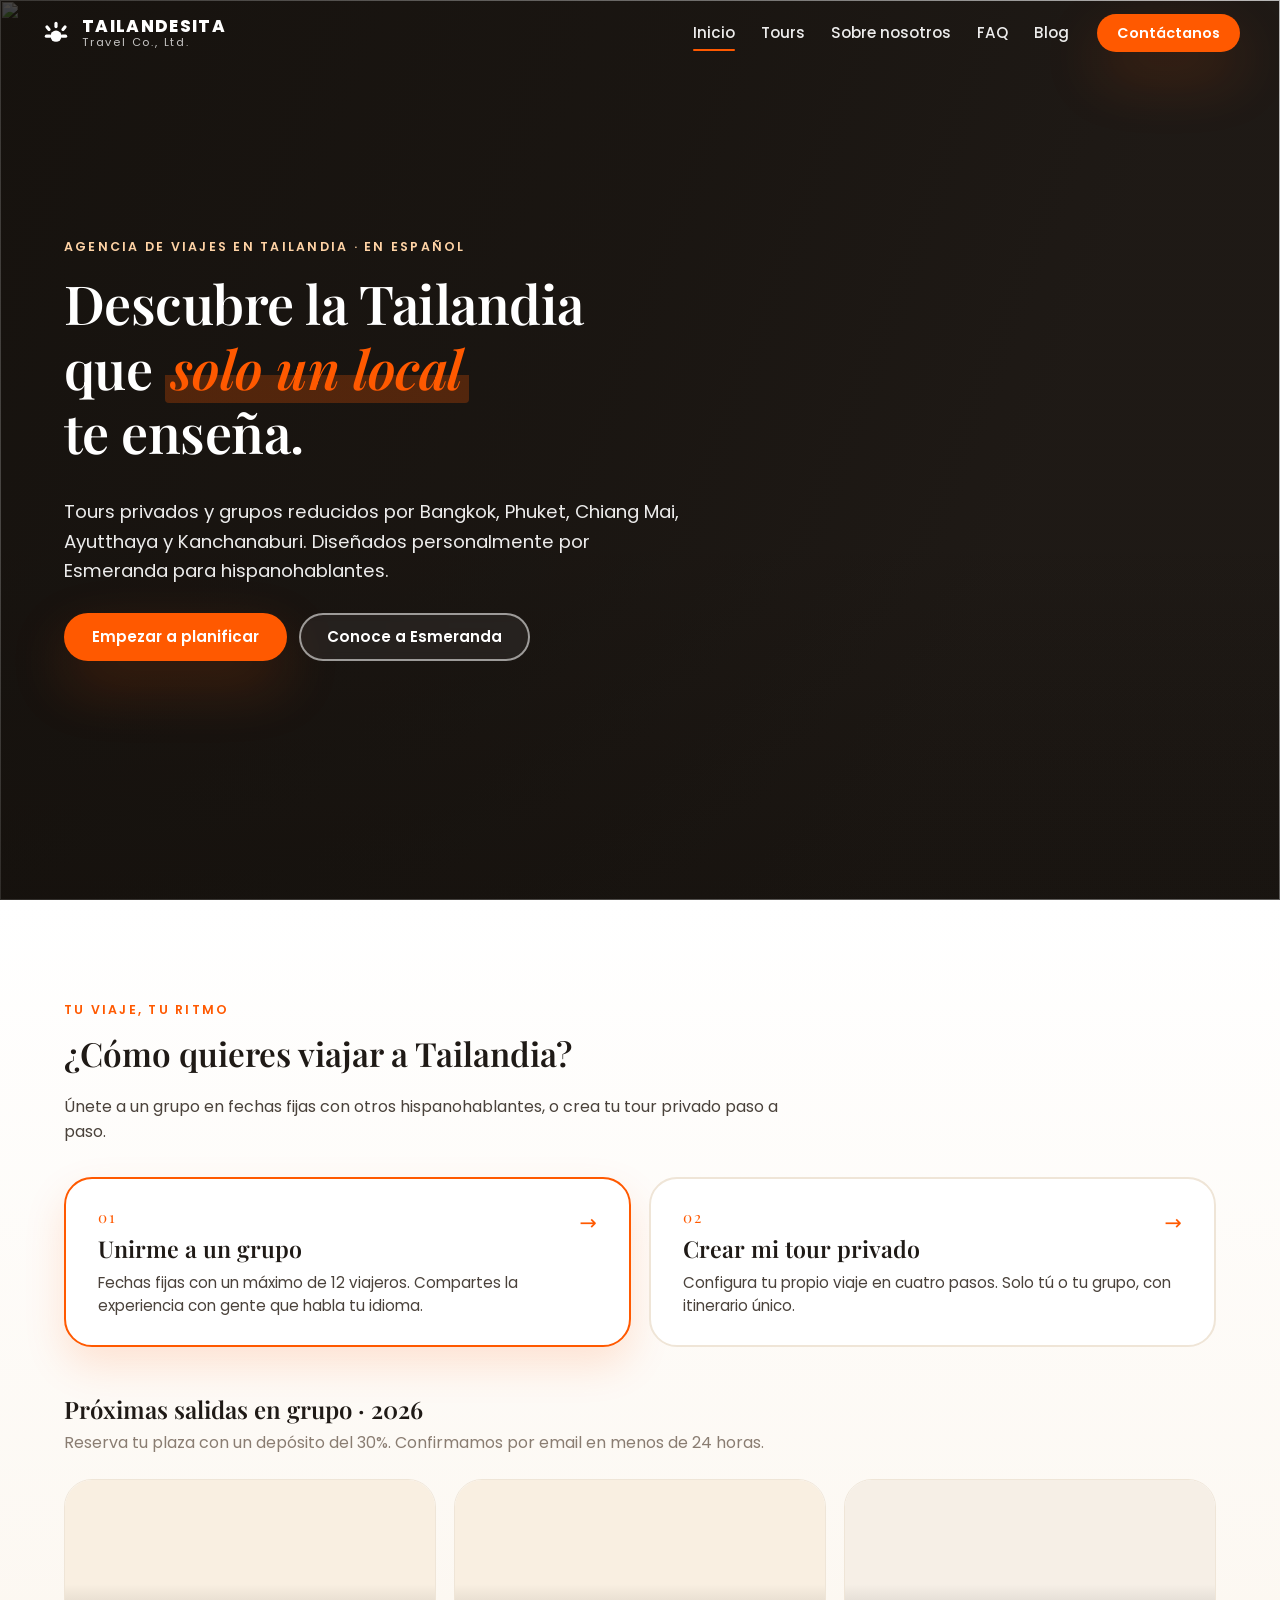
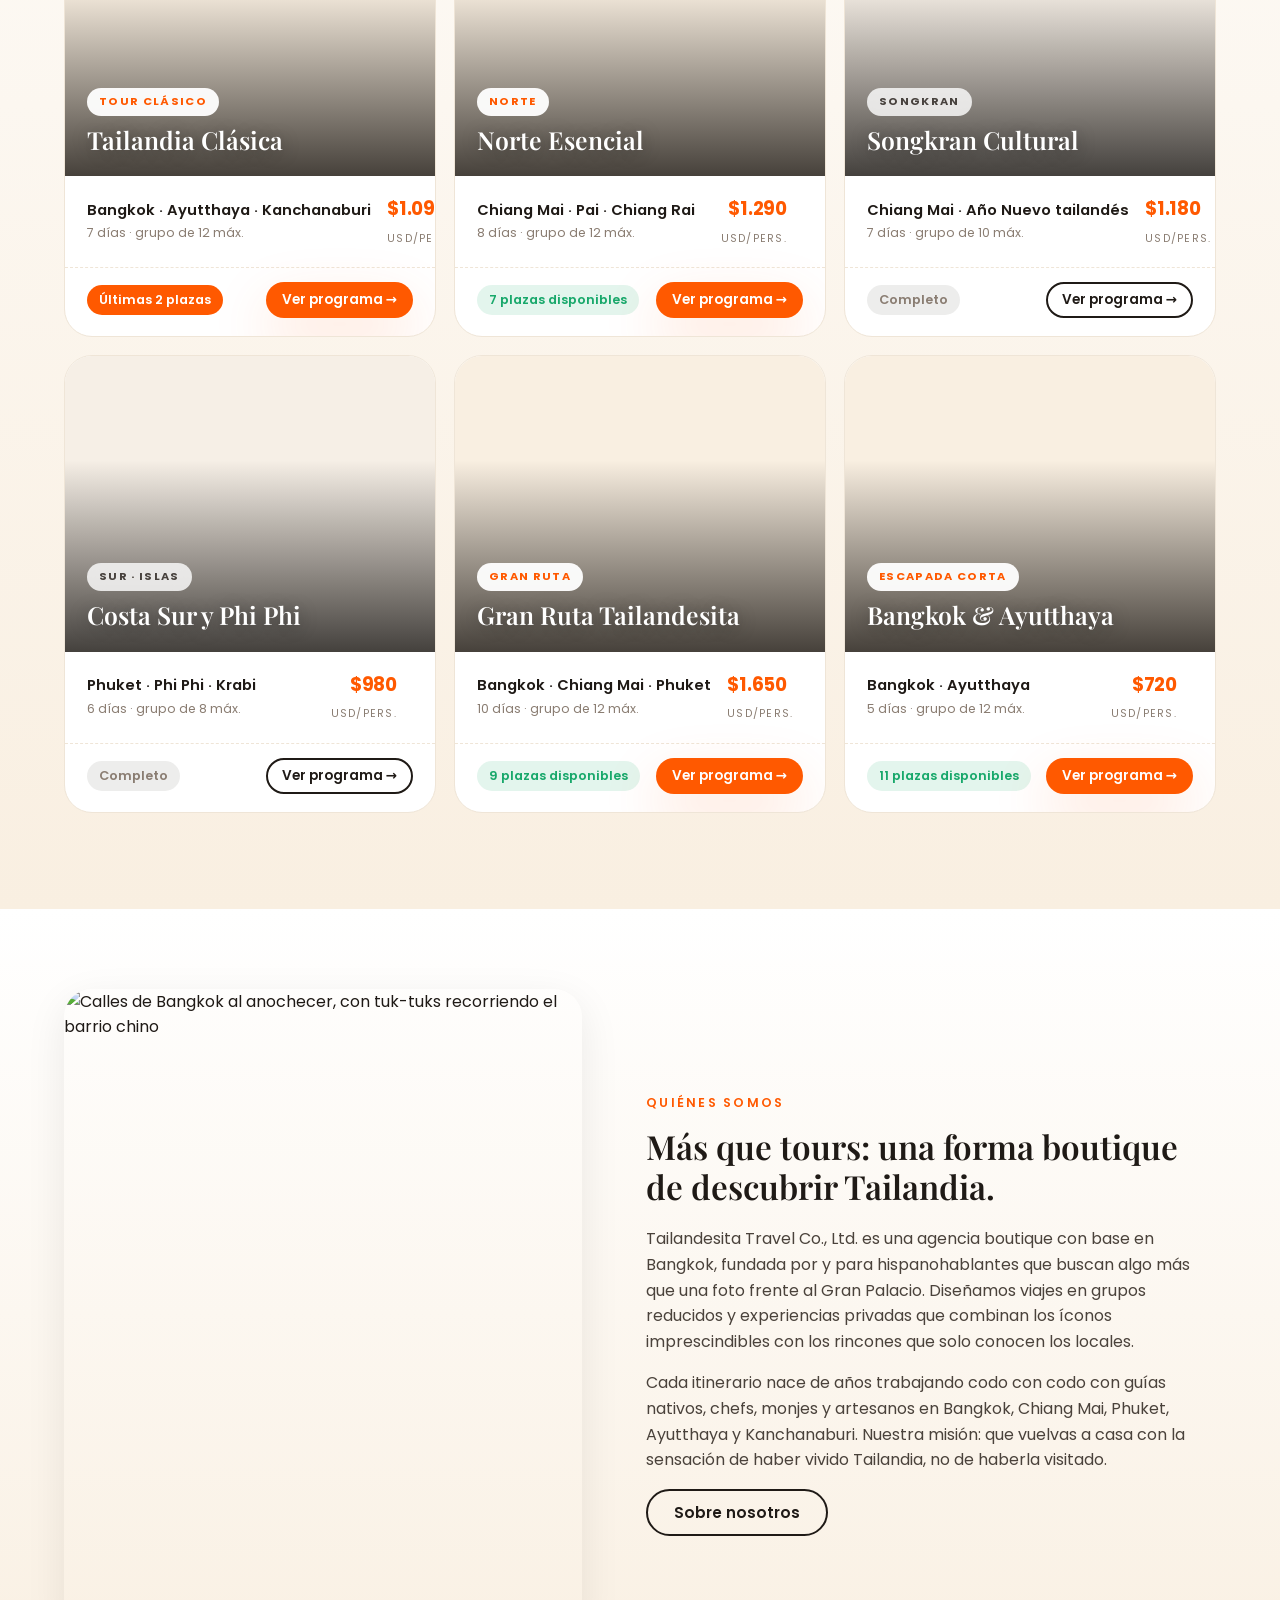
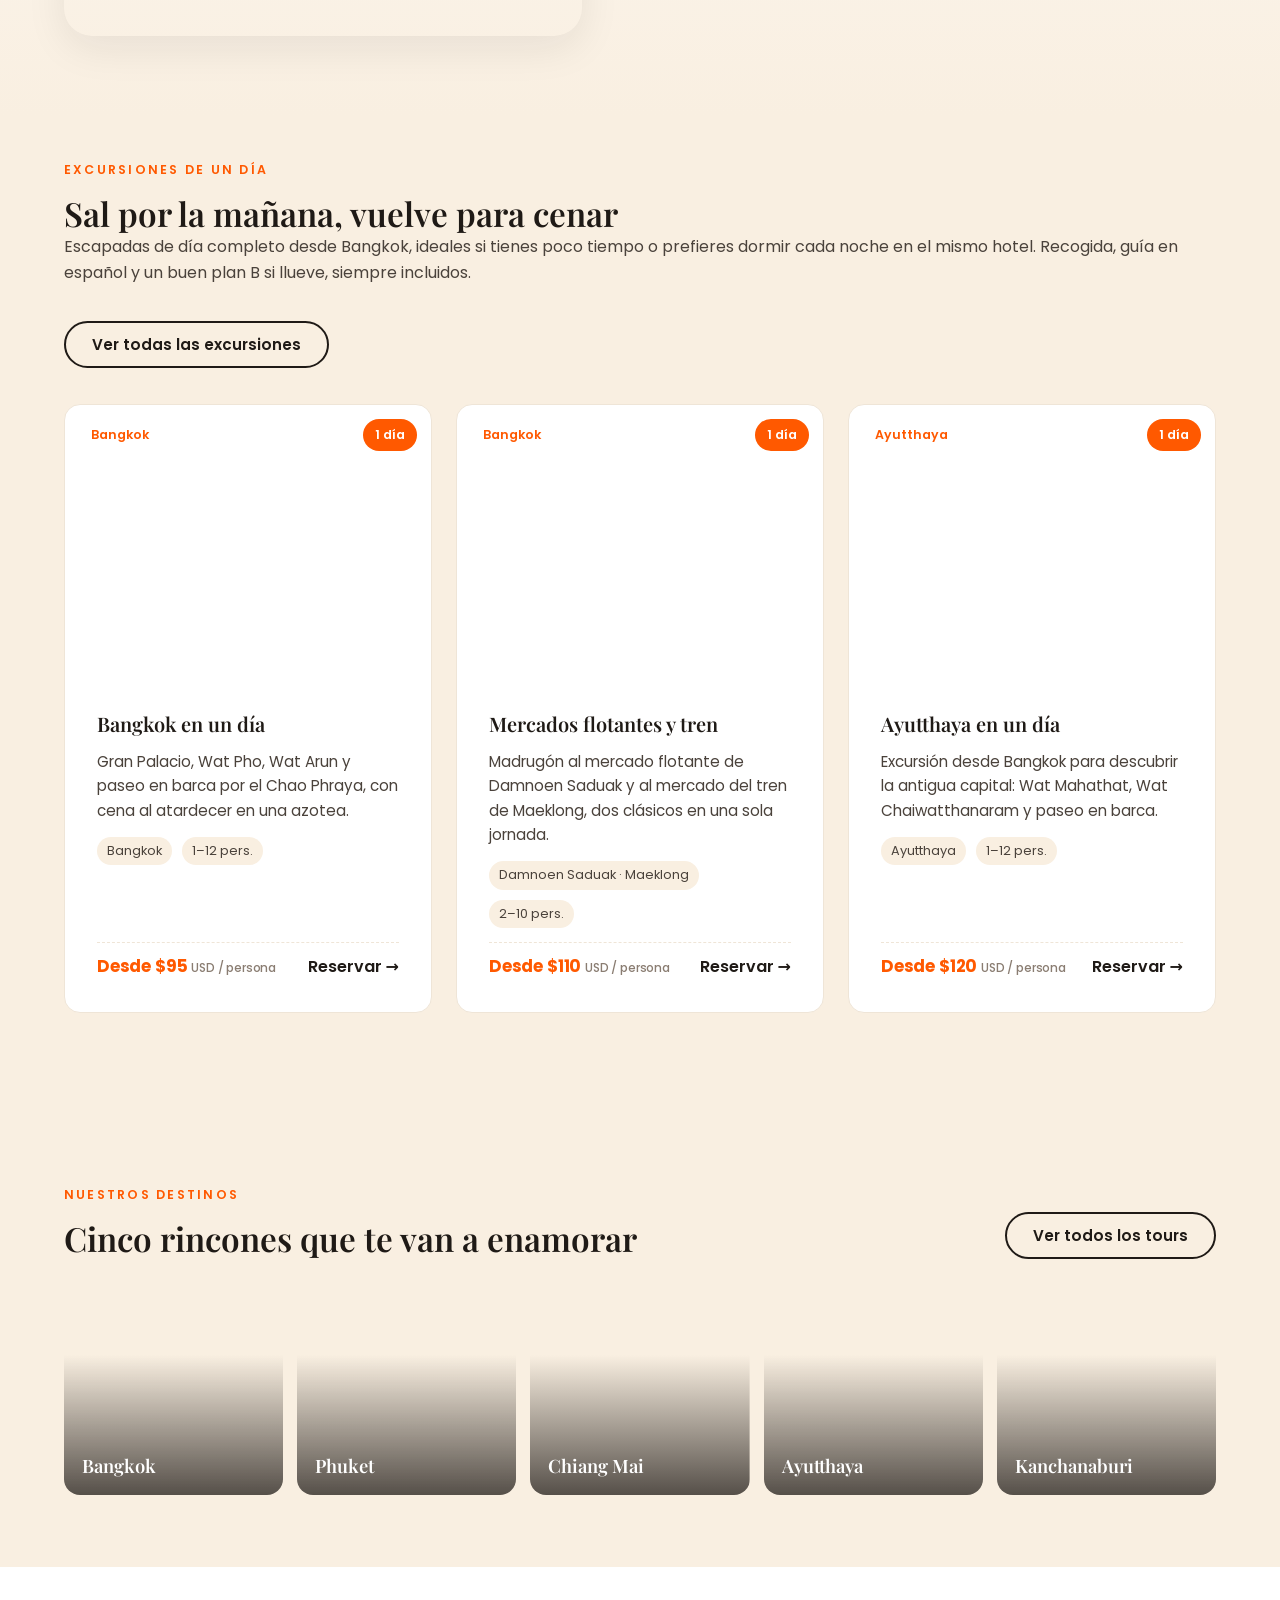
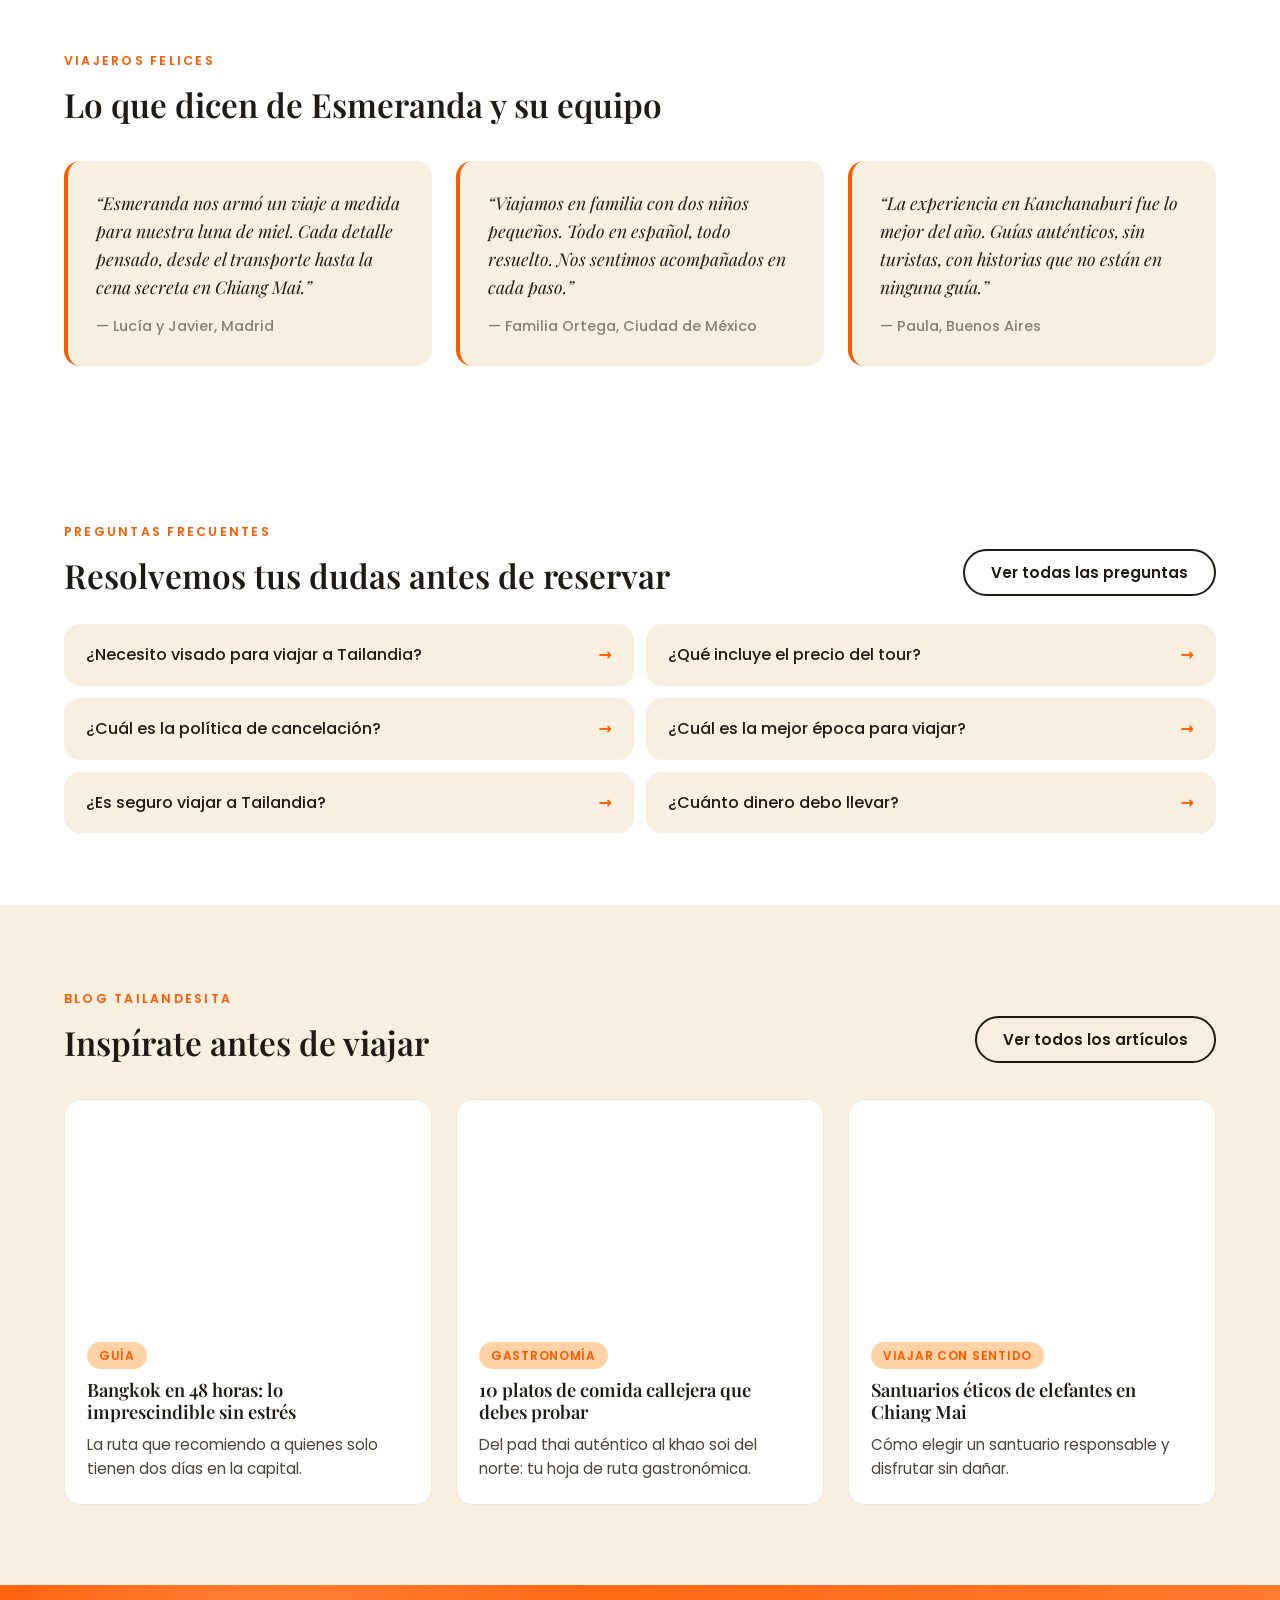
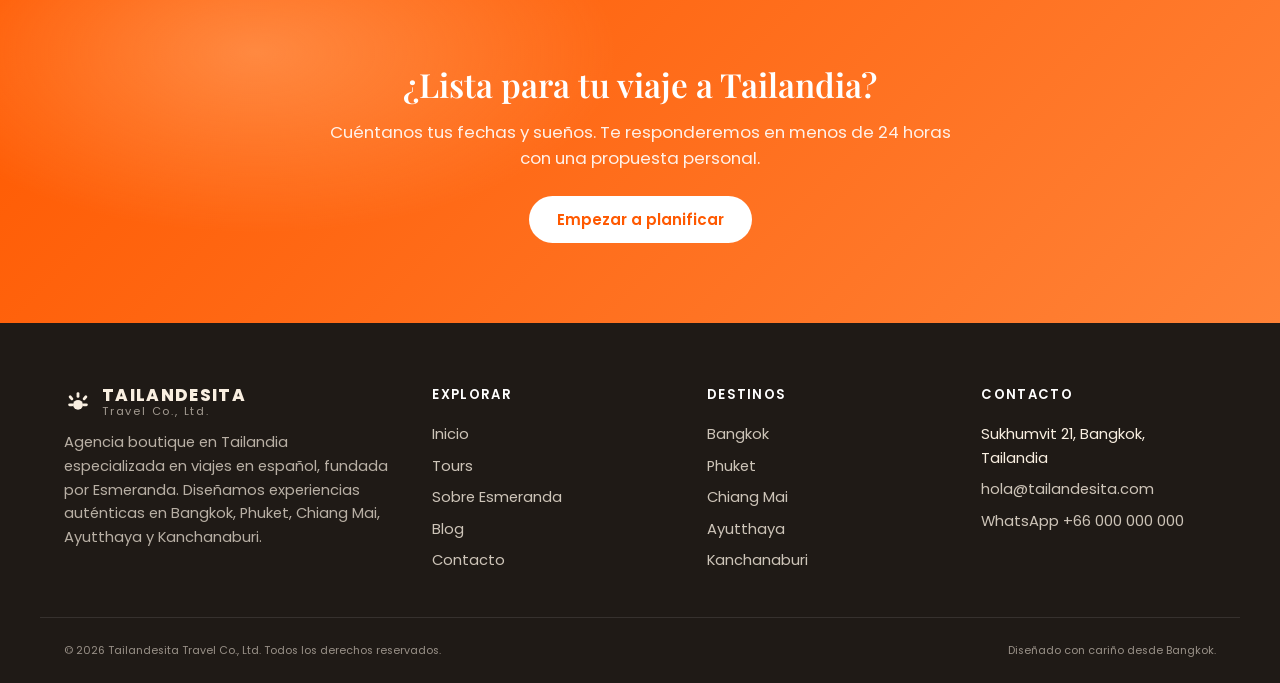
==== commit 22c606ab: "Limit homepage day-trips to 3 cards + add "view all" CTA The day-trips section on the homepage was r" ====
--- a/index.html
+++ b/index.html
@@ -326,7 +326,7 @@
                   <li>Guías hispanohablantes en cada destino</li>
                   <li>Soporte 24/7 con Esmeranda</li>
                 </ul>
-                <a class="btn btn-primary result-cta" href="contact.html" id="result-request-cta">Solicitar estas fechas con Esme</a>
+                <a class="btn btn-primary result-cta" href="mailto:hola@tailandesita.com" id="result-request-cta">Solicitar estas fechas con Esme</a>
                 <button type="button" class="btn btn-ghost" id="config-restart">Volver a configurar</button>
               </aside>
             </div>
@@ -361,10 +361,13 @@
 
     <section id="buscar" class="search-section search-section-results">
       <div class="container">
-        <header class="section-head">
-          <span class="eyebrow">Excursiones de un día</span>
-          <h2>Sal por la mañana, vuelve para cenar</h2>
-          <p class="section-sub">Escapadas de día completo desde Bangkok, ideales si tienes poco tiempo o prefieres dormir cada noche en el mismo hotel. Recogida, guía en español y un buen plan B si llueve, siempre incluidos.</p>
+        <header class="section-head between">
+          <div>
+            <span class="eyebrow">Excursiones de un día</span>
+            <h2>Sal por la mañana, vuelve para cenar</h2>
+            <p class="section-sub">Escapadas de día completo desde Bangkok, ideales si tienes poco tiempo o prefieres dormir cada noche en el mismo hotel. Recogida, guía en español y un buen plan B si llueve, siempre incluidos.</p>
+          </div>
+          <a href="tours.html" class="btn btn-ghost">Ver todas las excursiones</a>
         </header>
         <div class="tours-grid" id="tours-grid"></div>
         <div class="tours-empty" id="tours-empty" hidden>
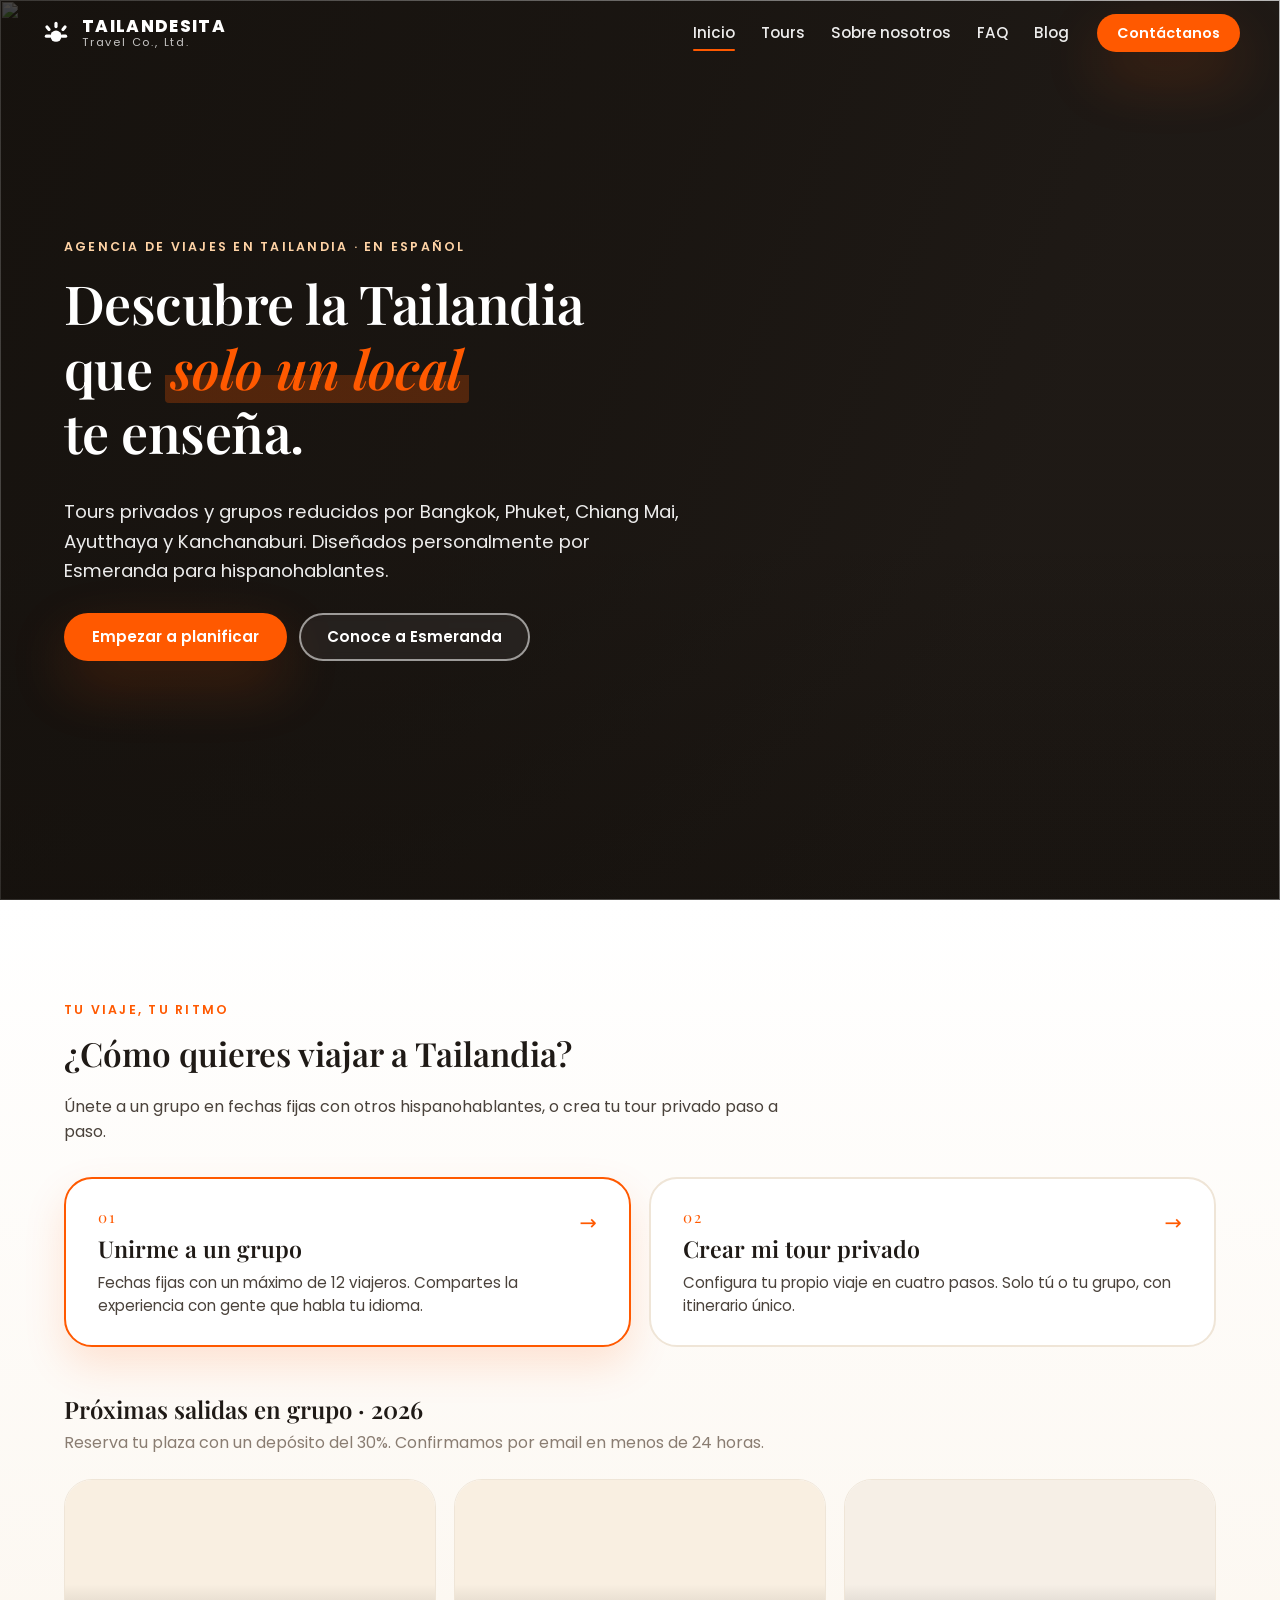
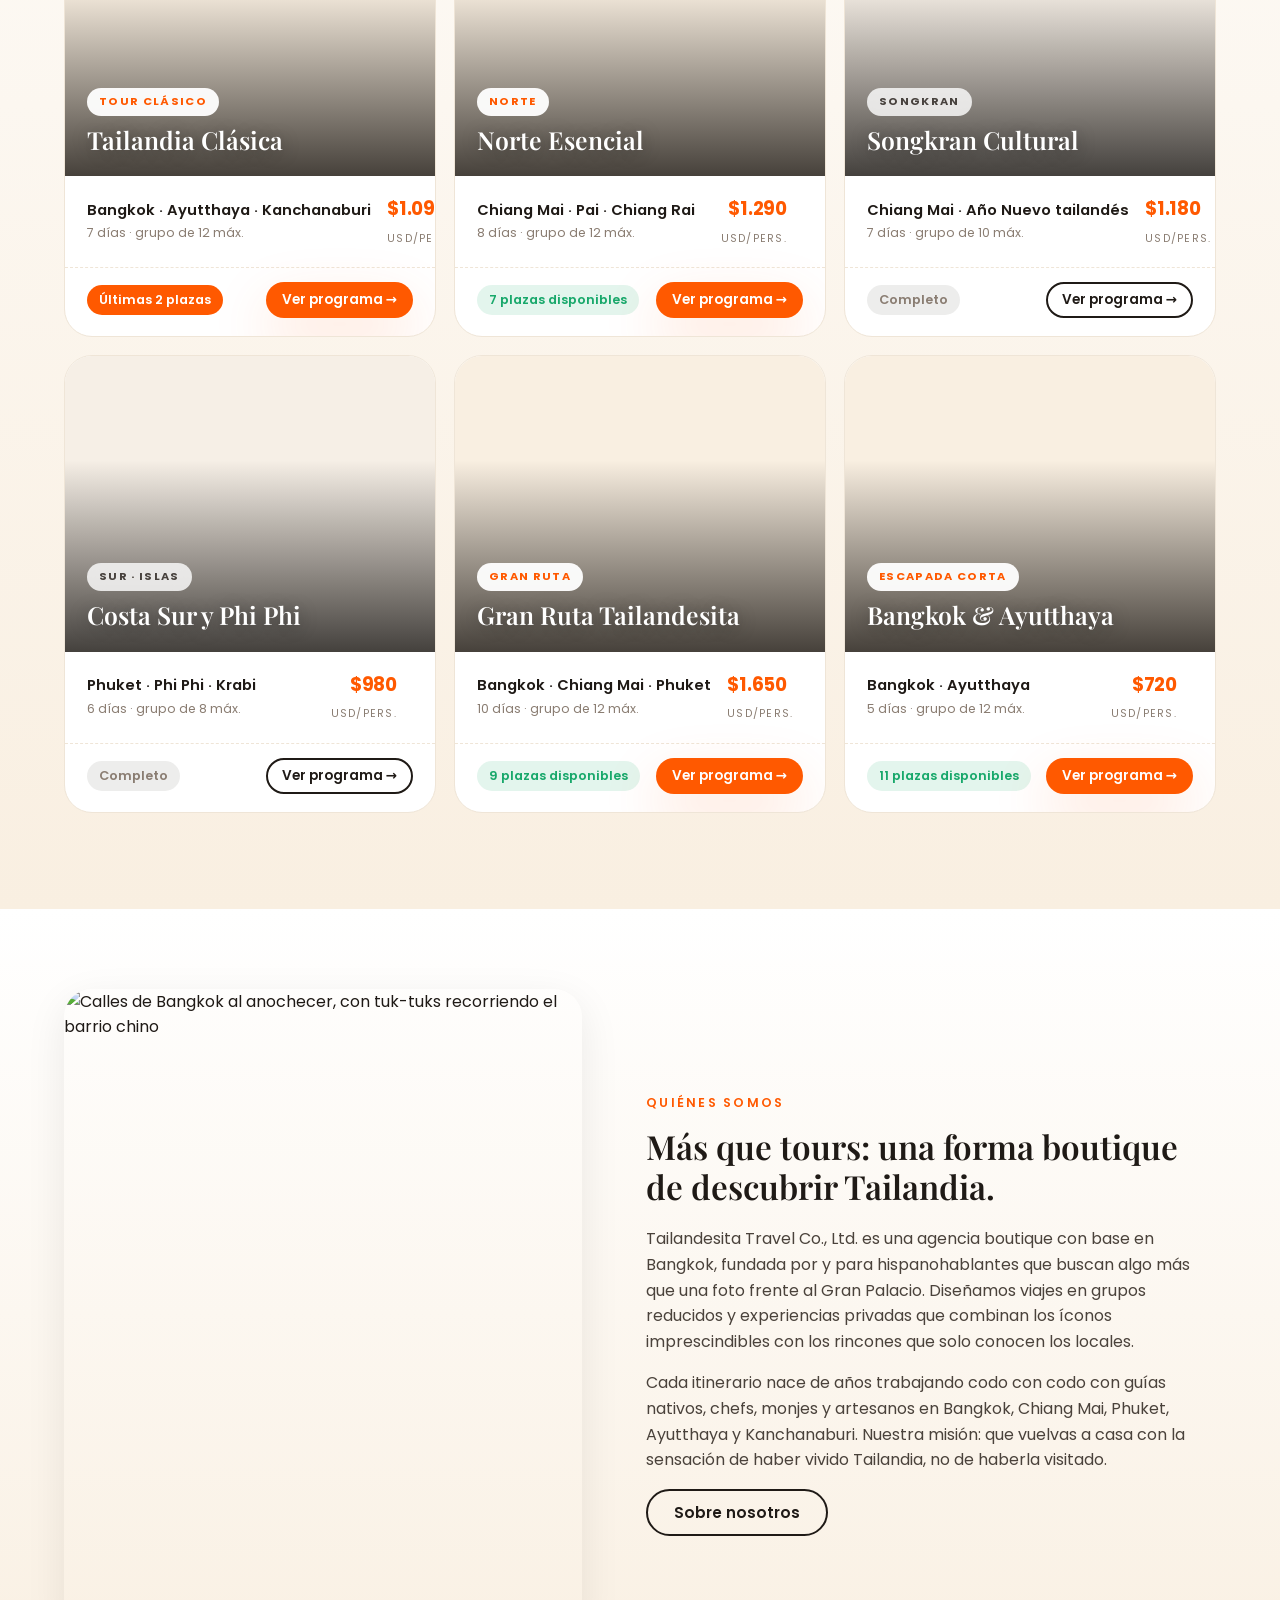
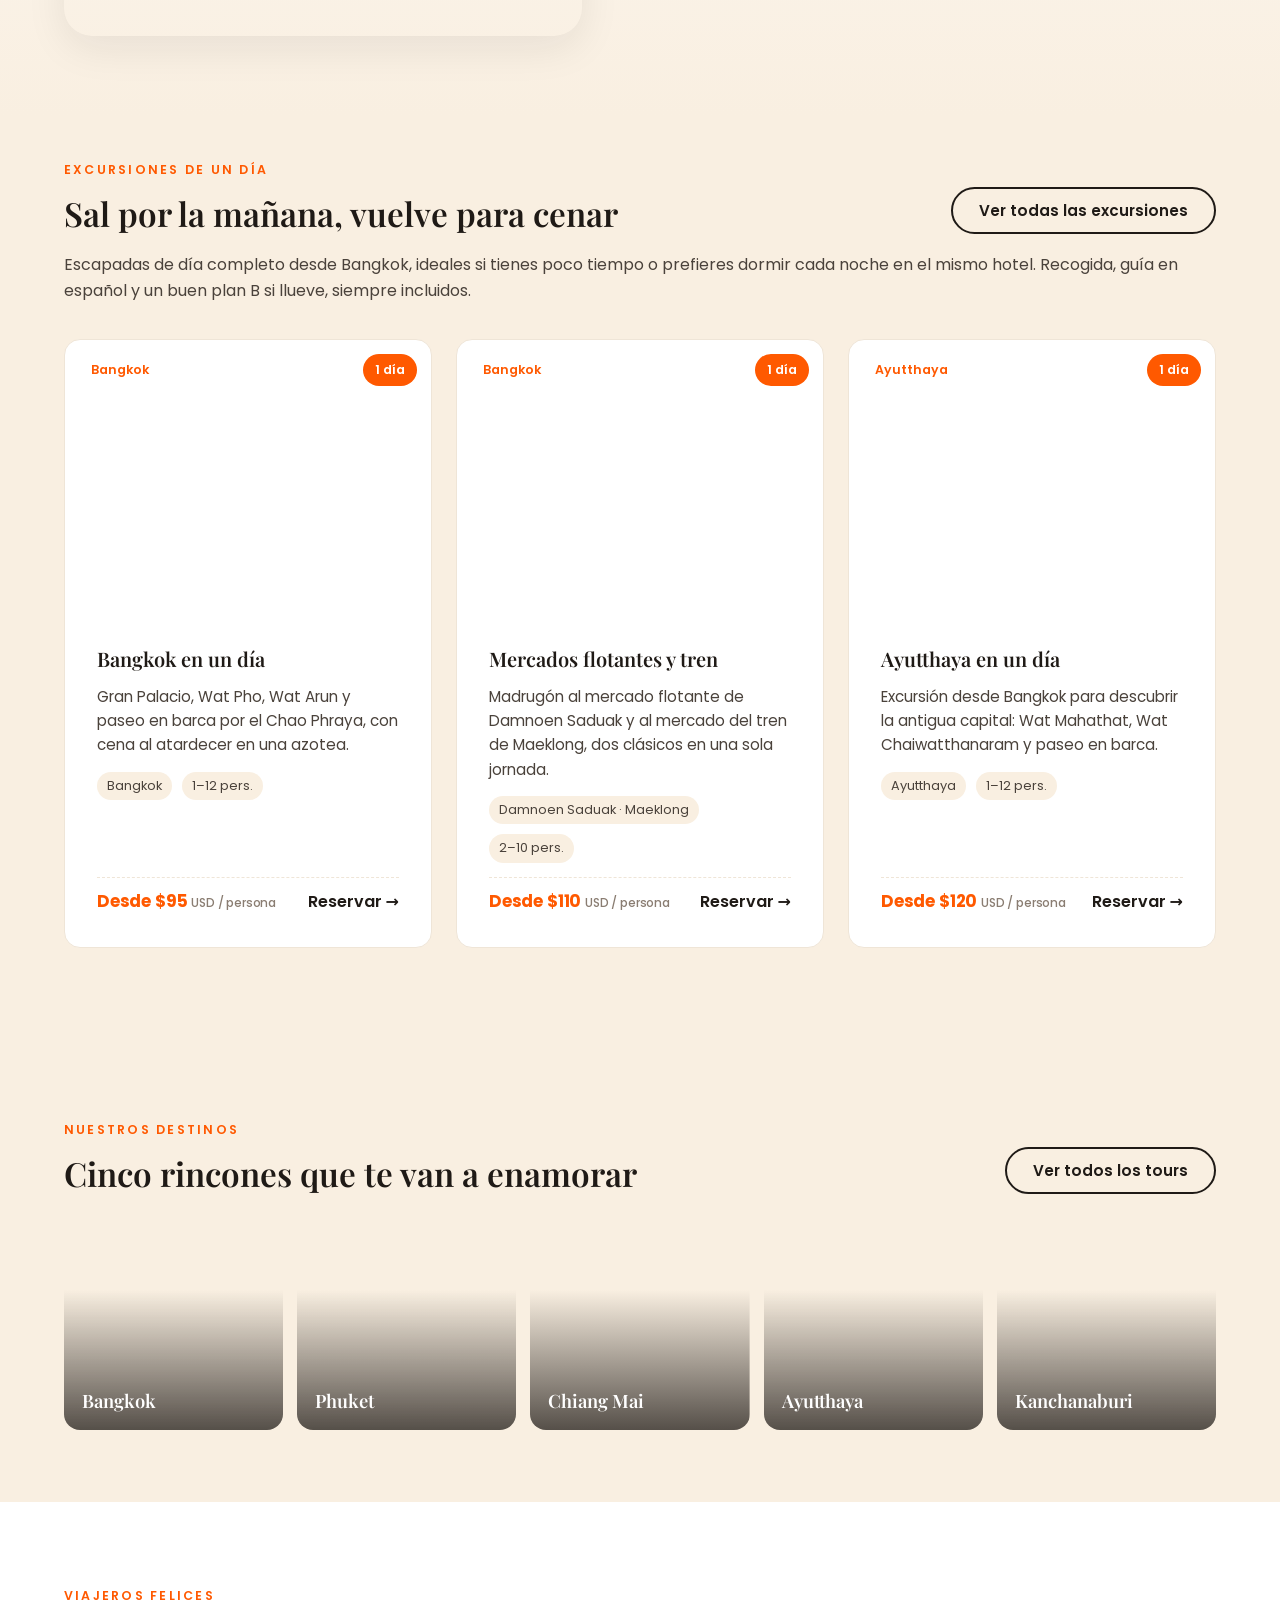
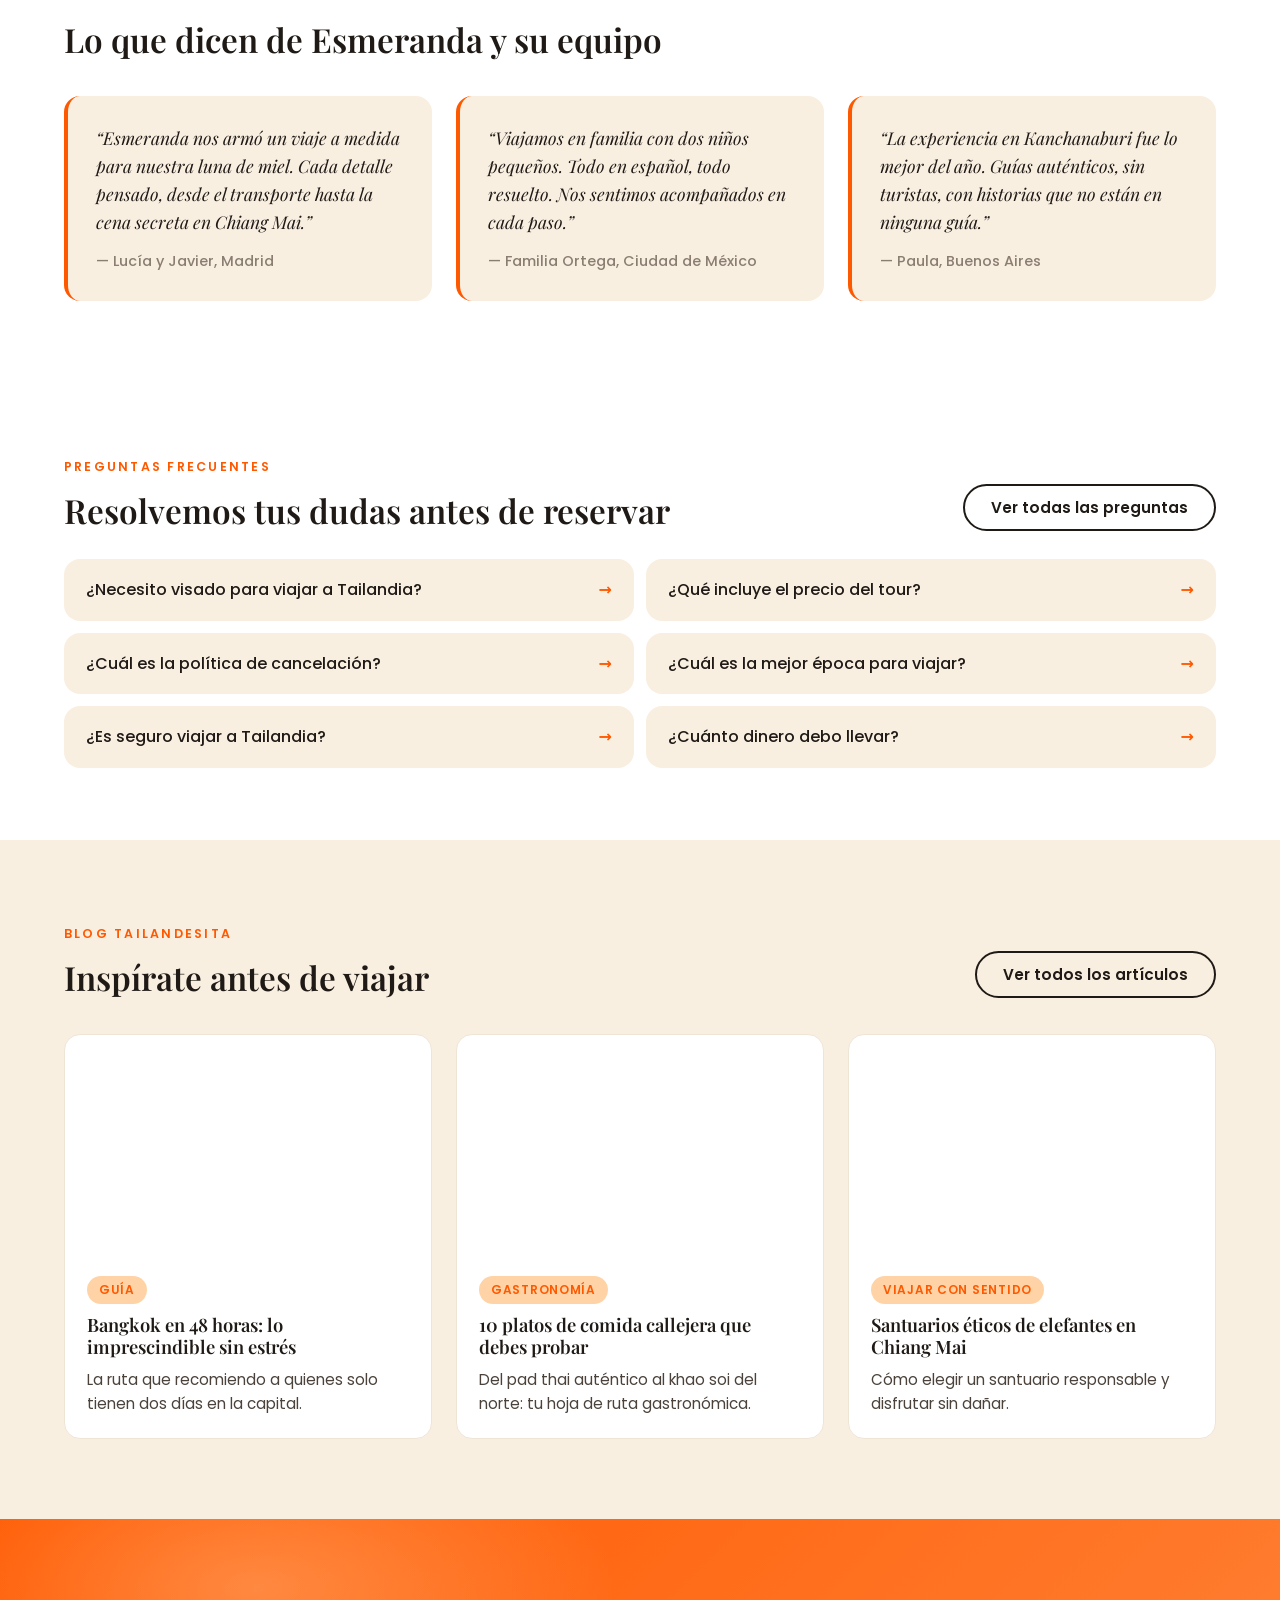
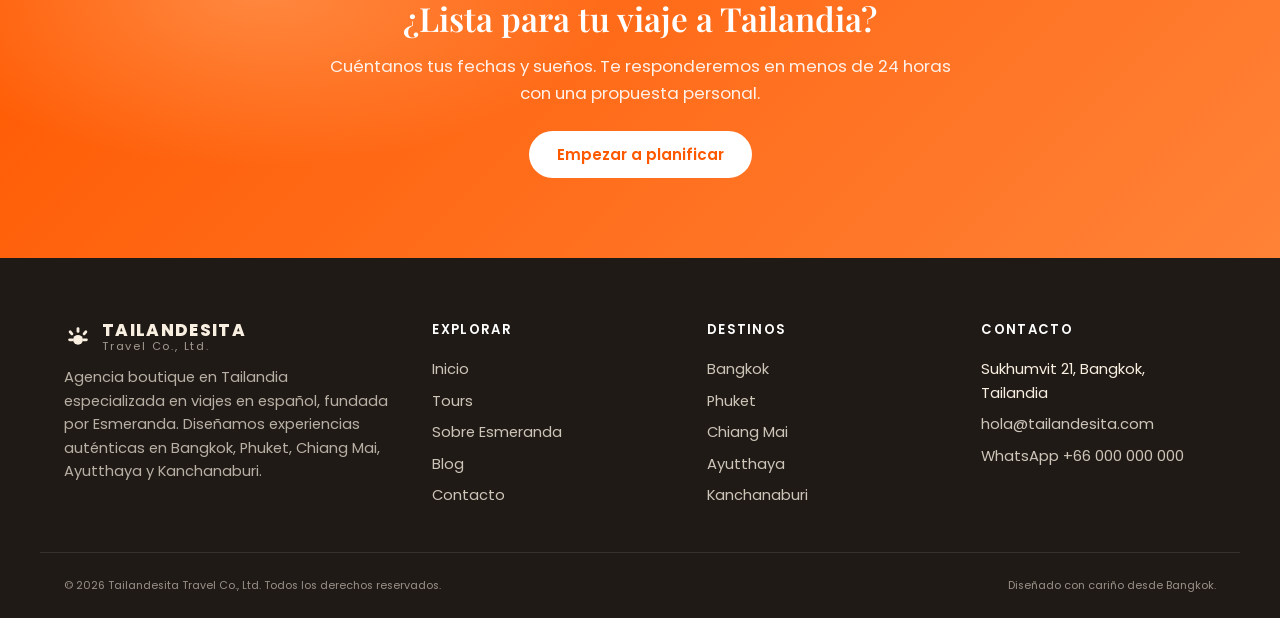
==== commit f1a7c8ff: "Align day-trips CTA to the right of the section header The "Ver todas las excursiones" button was wr" ====
--- a/index.html
+++ b/index.html
@@ -365,10 +365,10 @@
           <div>
             <span class="eyebrow">Excursiones de un día</span>
             <h2>Sal por la mañana, vuelve para cenar</h2>
-            <p class="section-sub">Escapadas de día completo desde Bangkok, ideales si tienes poco tiempo o prefieres dormir cada noche en el mismo hotel. Recogida, guía en español y un buen plan B si llueve, siempre incluidos.</p>
           </div>
           <a href="tours.html" class="btn btn-ghost">Ver todas las excursiones</a>
         </header>
+        <p class="section-sub">Escapadas de día completo desde Bangkok, ideales si tienes poco tiempo o prefieres dormir cada noche en el mismo hotel. Recogida, guía en español y un buen plan B si llueve, siempre incluidos.</p>
         <div class="tours-grid" id="tours-grid"></div>
         <div class="tours-empty" id="tours-empty" hidden>
           <p>¿Buscas algo distinto a una excursión de un día? Esmeranda puede diseñar una ruta de varios días a tu medida.</p>
